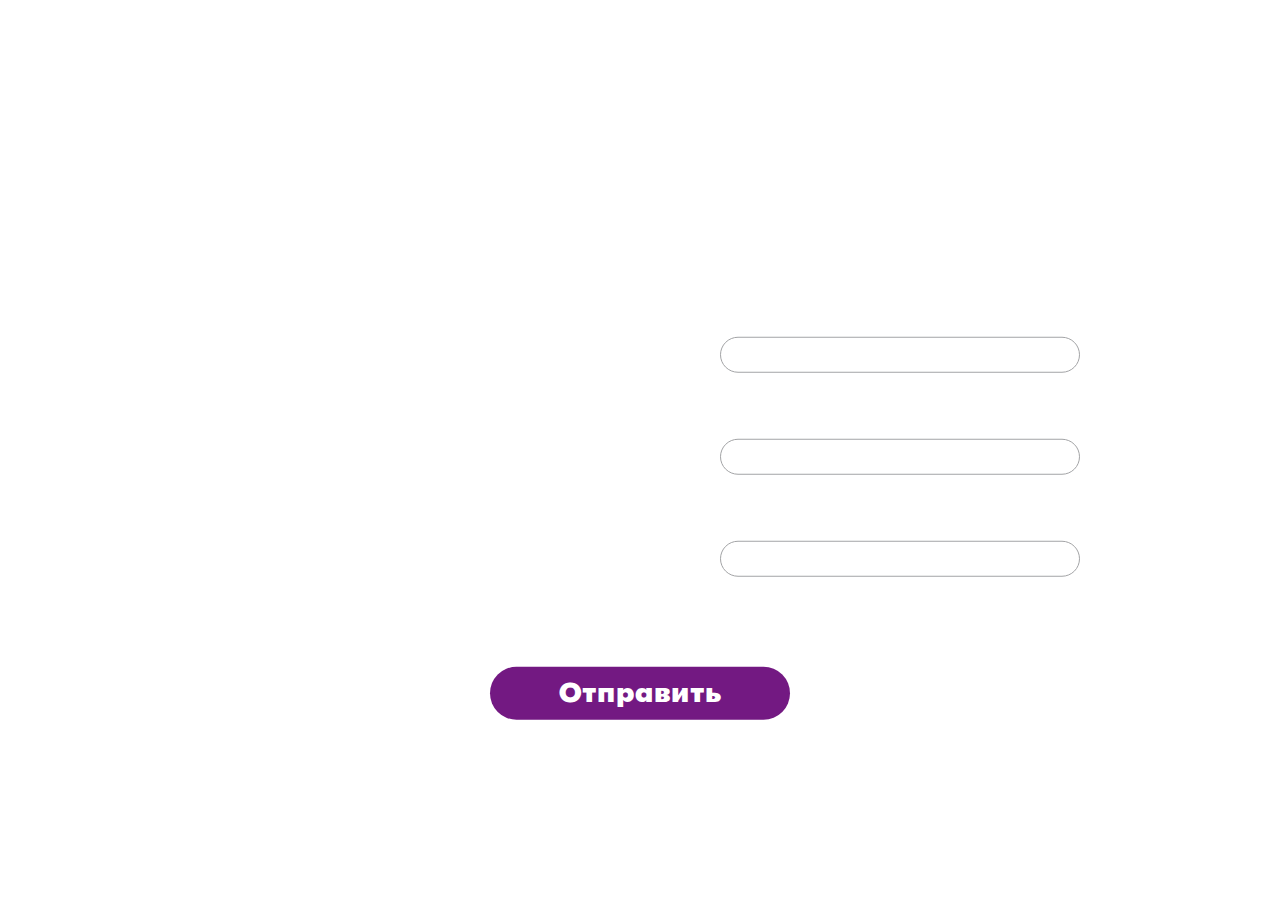
==== pages/index.html @ e8e69c0e "start" ====
<!DOCTYPE html>
<html>

<head>
    <!--[if IE 6]>		<html id="section-reco_main" class="nojs ie6 ieb7 ieb8 ieb9 ieb10 split1 nosplit5 platform-PC platform-notouch"><![endif]-->
    <!--[if IE 7]>		<html id="section-reco_main" class="nojs iea6 ie7 ieb8 ieb9 ieb10 split1 nosplit5 platform-PC platform-notouch"><![endif]-->
    <!--[if IE 8]>		<html id="section-reco_main" class="nojs iea6 iea7 ie8 ieb9 ieb10 split1 nosplit5 platform-PC platform-notouch"><![endif]-->
    <!--[if IE 9]>		<html id="section-reco_main" class="nojs iea6 iea7 iea8 ie9 ieb10 split1 nosplit5 platform-PC platform-notouch"><![endif]-->
    <meta name="viewport" content="width=device-width">
    <meta name="MobileOptimized" content="320" />
    <meta name="HandheldFriendly" content="true" />
    <meta charset="utf-8">
    <meta name="viewport min-width=320px" content="min-width=320, initial-scale=1.0" />
    <link rel="stylesheet" type="text/css" href="./style.css">
    <!--[if lt IE 9]>
		<script src="//cdnjs.cloudflare.com/ajax/libs/html5shiv/r29/html5.min.js"></script>
	<![endif]-->
    <title>index</title>
</head>

<body>


    <header>
        <div class="container">

        </div>
    </header>
    <div class="send">
        <div class="container">
            <h2 class="send__title">Шаг в будущее</h2>
            <form onsubmit="return o2.index.submit(this)">
                <label class="g-input _field" data-call="custom">
                    <div class="send__all">
                        <span>Напшите пожалуйста,твои Имя и Фамилию</span>
                        <input name="name" type="text" class="g-input__input">
                    </div>
                </label>
                <label class="g-input _field" data-code="number" data-call="custom number">
                    <div class="send__all">
                        <span>Укажите твой номер телефона, по которому я смогу тебе позвонить</span>
                        <input name="name" type="text" class="g-input__input  _phone-mask">
                    </div>
                </label>
                <label class="g-input _field" data-call="custom">
                    <div class="send__all">
                        <span>В каком городе хочешь работать</span>
                        <input name="name" type="text" class="g-input__input">
                    </div>
                </label>
                <div class="form-errors _global-errors"></div>
                <span class="send__text">Нажмите кнопку "отпарвить", я подтверждаю, что согласен на обработку моих персональных данных</span>
                <input class="g-button" type="submit" value="Отправить" />
            </form>
        </div>
    </div>


    <footer>
        <div class="container">
        </div>
    </footer>
    <div class="g-popup _overlay"></div>
    <script type="text/javascript" src="./main.min.js" defer="" async=""></script>
</body>

</html>
---- pages/style.css ----
@charset "UTF-8";

/* mixins */

/* Mixins:
   ========================================================================== */

/* Fonts Helpers:
	 Read more: https://github.com/vedees/webpack-template/blob/master/README.md#add-fonts
	 ========================================================================== */

/*
	By default template support only modern format fonts
	Without svg. Only: .woff, .woffs
	if ypu need svg comments lines bellow and uncomments "Fonts helper all format fonts"

	Usage:
	  1. Put your font to `src/assets/fonts/FOLDERNAME/FONTNAME`
		FOLLOW: Files Required
		Example: .woff, .woffs formats
	  2. Go to fonts.scss
	  3. Use mixon
		Example: @include font-face("OpenSans", "../fonts/OpenSans/opensans");

	  Required parameters: @family, @family
	  Minor parameters: @weight, @style, @pipeline

	  Example Base:
		@include font-face("OpenSans", "../fonts/OpenSans/opensans");
	  Example Situation:
		@include font-face("OpenSans", "../fonts/OpenSans/opensansItalic", 400, italic);
  */

/* base */

@font-face {
  font-family: 'Roboto-mono';
  src: url("./fonts/Roboto_mono/Light/RobotoMono-Light.eot");
  src: url("./fonts/Roboto_mono/Light/RobotoMono-Light.eot?#iefix") format("embedded-opentype"), url("./fonts/Roboto_mono/Light/RobotoMono-Light.woff2") format("woff2"), url("./fonts/Roboto_mono/Light/RobotoMono-Light.woff") format("woff"), url("./fonts/Roboto_mono/Light/RobotoMono-Light.svg#RobotoMono-Light") format("svg"), url("./fonts/Roboto_mono/Light/RobotoMono-Light.ttf") format("truetype");
  font-weight: 300;
  font-style: normal;
  font-display: swap;
}

@font-face {
  font-family: 'Roboto-mono';
  src: url("./fonts/Roboto_mono/Bold/RobotoMono-Bold.eot");
  src: url("./fonts/Roboto_mono/Bold/RobotoMono-Bold.eot?#iefix") format("embedded-opentype"), url("./fonts/Roboto_mono/Bold/RobotoMono-Bold.woff2") format("woff2"), url("./fonts/Roboto_mono/Bold/RobotoMono-Bold.woff") format("woff"), url("./fonts/Roboto_mono/Bold/RobotoMono-Bold.svg#RobotoMono-Bold") format("svg"), url("./fonts/Roboto_mono/Bold/RobotoMono-Bold.ttf") format("truetype");
  font-weight: bold;
  font-style: normal;
  font-display: swap;
}

@font-face {
  font-family: 'Roboto-mono';
  src: url("./fonts/Roboto_mono/Thin/RobotoMono-Thin.eot");
  src: url("./fonts/Roboto_mono/Thin/RobotoMono-Thin.eot?#iefix") format("embedded-opentype"), url("./fonts/Roboto_mono/Thin/RobotoMono-Thin.woff2") format("woff2"), url("./fonts/Roboto_mono/Thin/RobotoMono-Thin.woff") format("woff"), url("./fonts/Roboto_mono/Thin/RobotoMono-Thin.svg#RobotoMono-Thin") format("svg"), url("./fonts/Roboto_mono/Thin/RobotoMono-Thin.ttf") format("truetype");
  font-weight: 100;
  font-style: normal;
  font-display: swap;
}

@font-face {
  font-family: 'Roboto-mono';
  src: url("./fonts/Roboto_mono/Medium/RobotoMono-Medium.eot");
  src: url("./fonts/Roboto_mono/Medium/RobotoMono-Medium.eot?#iefix") format("embedded-opentype"), url("./fonts/Roboto_mono/Medium/RobotoMono-Medium.woff2") format("woff2"), url("./fonts/Roboto_mono/Medium/RobotoMono-Medium.woff") format("woff"), url("./fonts/Roboto_mono/Medium/RobotoMono-Medium.svg#RobotoMono-Medium") format("svg"), url("./fonts/Roboto_mono/Medium/RobotoMono-Medium.ttf") format("truetype");
  font-weight: 500;
  font-style: normal;
  font-display: swap;
}

@font-face {
  font-family: 'Roboto-mono';
  src: url("./fonts/Roboto_mono/Regular/RobotoMono-Regular.eot");
  src: url("./fonts/Roboto_mono/Regular/RobotoMono-Regular.eot?#iefix") format("embedded-opentype"), url("./fonts/Roboto_mono/Regular/RobotoMono-Regular.woff2") format("woff2"), url("./fonts/Roboto_mono/Regular/RobotoMono-Regular.woff") format("woff"), url("./fonts/Roboto_mono/Regular/RobotoMono-Regular.svg#RobotoMono-Regular") format("svg"), url("./fonts/Roboto_mono/Regular/RobotoMono-Regular.ttf") format("truetype");
  font-weight: normal;
  font-style: normal;
  font-display: swap;
}

@font-face {
  font-family: 'GT-Walsheim-Pro-black';
  src: url("./fonts/GT_Walshaim/Black/GTWalsheimPro-Black.eot");
  src: url("./fonts/GT_Walshaim/Black/GTWalsheimPro-Black.eot?#iefix") format("embedded-opentype"), url("./fonts/GT_Walshaim/Black/GTWalsheimPro-Black.woff2") format("woff2"), url("./fonts/GT_Walshaim/Black/GTWalsheimPro-Black.woff") format("woff"), url("./fonts/GT_Walshaim/Black/GTWalsheimPro-Black.ttf") format("truetype");
  font-weight: 800;
  font-style: normal;
  font-display: swap;
}

@font-face {
  font-family: 'GT-Walsheim-Pro-Regular';
  src: url("./fonts/GT_Walshaim/Regular/GTWalsheimPro-Regular.eot");
  src: url("./fonts/GT_Walshaim/Regular/GTWalsheimPro-Regular.eot?#iefix") format("embedded-opentype"), url("./fonts/GT_Walshaim/Regular/GTWalsheimPro-Regular.woff2") format("woff2"), url("./fonts/GT_Walshaim/Regular/GTWalsheimPro-Regular.woff") format("woff"), url("./fonts/GT_Walshaim/Regular/GTWalsheimPro-Regular.ttf") format("truetype");
  font-weight: normal;
  font-style: normal;
  font-display: swap;
}

@font-face {
  font-family: 'GT-Walsheim-Pro-bold';
  src: url("./fonts/GT_Walshaim/Bold/GTWalsheimPro-Bold.eot");
  src: url("./fonts/GT_Walshaim/Bold/GTWalsheimPro-Bold.eot?#iefix") format("embedded-opentype"), url("./fonts/GT_Walshaim/Bold/GTWalsheimPro-Bold.woff2") format("woff2"), url("./fonts/GT_Walshaim/Bold/GTWalsheimPro-Bold.woff") format("woff"), url("./fonts/GT_Walshaim/Bold/GTWalsheimPro-Bold.ttf") format("truetype");
  font-weight: bold;
  font-style: normal;
  font-display: swap;
}

/*  Переменные со шрифтами  */

/*  Переменные с гарнитурами шрифтов  */

/* Настройки оснвоно шрифта */

/* Основные цвета */

/* Разрешения */

/*  сбрасывает браузерное отображение элементов т.к. разные браузеры по разному отображают одно и тоже  */

/*! normalize.css v3.0.3 | MIT License | github.com/necolas/normalize.css */

/**
 * 1. Set default font family to sans-serif.
 * 2. Prevent iOS and IE text size adjust after device orientation change,
 *    without disabling user zoom.
 */

html {
  font-family: sans-serif;
  /* 1 */
  -ms-text-size-adjust: 100%;
  /* 2 */
  -webkit-text-size-adjust: 100%;
  /* 2 */
}

/**
 * Remove default margin.
 */

body {
  margin: 0;
}

/* HTML5 display definitions
   ========================================================================== */

/**
 * Correct `block` display not defined for any HTML5 element in IE 8/9.
 * Correct `block` display not defined for `details` or `summary` in IE 10/11
 * and Firefox.
 * Correct `block` display not defined for `main` in IE 11.
 */

article,
aside,
details,
figcaption,
figure,
footer,
header,
hgroup,
main,
menu,
nav,
section,
summary {
  display: block;
}

/**
 * 1. Correct `inline-block` display not defined in IE 8/9.
 * 2. Normalize vertical alignment of `progress` in Chrome, Firefox, and Opera.
 */

audio,
canvas,
progress,
video {
  display: inline-block;
  /* 1 */
  vertical-align: baseline;
  /* 2 */
}

/**
 * Prevent modern browsers from displaying `audio` without controls.
 * Remove excess height in iOS 5 devices.
 */

audio:not([controls]) {
  display: none;
  height: 0;
}

/**
 * Address `[hidden]` styling not present in IE 8/9/10.
 * Hide the `template` element in IE 8/9/10/11, Safari, and Firefox < 22.
 */

[hidden],
template {
  display: none;
}

/* Links
   ========================================================================== */

/**
 * Remove the gray background color from active links in IE 10.
 */

a {
  background-color: transparent;
}

/**
 * Improve readability of focused elements when they are also in an
 * active/hover state.
 */

a:active,
a:hover {
  outline: 0;
}

/* Text-level semantics
   ========================================================================== */

/**
 * Address styling not present in IE 8/9/10/11, Safari, and Chrome.
 */

abbr[title] {
  border-bottom: 1px dotted;
}

/**
 * Address style set to `bolder` in Firefox 4+, Safari, and Chrome.
 */

b,
strong {
  font-weight: bold;
}

/**
 * Address styling not present in Safari and Chrome.
 */

dfn {
  font-style: italic;
}

/**
 * Address variable `h1` font-size and margin within `section` and `article`
 * contexts in Firefox 4+, Safari, and Chrome.
 */

h1 {
  font-size: 2em;
  margin: 0.67em 0;
}

/**
 * Address styling not present in IE 8/9.
 */

mark {
  background: #ff0;
  color: #000;
}

/**
 * Address inconsistent and variable font size in all browsers.
 */

small {
  font-size: 80%;
}

/**
 * Prevent `sub` and `sup` affecting `line-height` in all browsers.
 */

sub,
sup {
  font-size: 75%;
  line-height: 0;
  position: relative;
  vertical-align: baseline;
}

sup {
  top: -0.5em;
}

sub {
  bottom: -0.25em;
}

/* Embedded content
   ========================================================================== */

/**
 * Remove border when inside `a` element in IE 8/9/10.
 */

img {
  border: 0;
}

/**
 * Correct overflow not hidden in IE 9/10/11.
 */

svg:not(:root) {
  overflow: hidden;
}

/* Grouping content
   ========================================================================== */

/**
 * Address margin not present in IE 8/9 and Safari.
 */

figure {
  margin: 1em 40px;
}

/**
 * Address differences between Firefox and other browsers.
 */

hr {
  -webkit-box-sizing: content-box;
  box-sizing: content-box;
  height: 0;
}

/**
 * Contain overflow in all browsers.
 */

pre {
  overflow: auto;
}

/**
 * Address odd `em`-unit font size rendering in all browsers.
 */

code,
kbd,
pre,
samp {
  font-family: monospace, monospace;
  font-size: 1em;
}

/* Forms
   ========================================================================== */

/**
 * Known limitation: by default, Chrome and Safari on OS X allow very limited
 * styling of `select`, unless a `border` property is set.
 */

/**
 * 1. Correct color not being inherited.
 *    Known issue: affects color of disabled elements.
 * 2. Correct font properties not being inherited.
 * 3. Address margins set differently in Firefox 4+, Safari, and Chrome.
 */

button,
input,
optgroup,
select,
textarea {
  color: inherit;
  /* 1 */
  font: inherit;
  /* 2 */
  margin: 0;
  /* 3 */
}

/**
 * Address `overflow` set to `hidden` in IE 8/9/10/11.
 */

button {
  overflow: visible;
  background-color: transparent;
}

/**
 * Address inconsistent `text-transform` inheritance for `button` and `select`.
 * All other form control elements do not inherit `text-transform` values.
 * Correct `button` style inheritance in Firefox, IE 8/9/10/11, and Opera.
 * Correct `select` style inheritance in Firefox.
 */

button,
select {
  text-transform: none;
}

/**
 * 1. Avoid the WebKit bug in Android 4.0.* where (2) destroys native `audio`
 *    and `video` controls.
 * 2. Correct inability to style clickable `input` types in iOS.
 * 3. Improve usability and consistency of cursor style between image-type
 *    `input` and others.
 */

button,
html input[type="button"],
input[type="reset"],
input[type="submit"] {
  -webkit-appearance: button;
  /* 2 */
  cursor: pointer;
  /* 3 */
  padding: 0;
}

/**
 * Re-set default cursor for disabled elements.
 */

button[disabled],
html input[disabled] {
  cursor: default;
}

/**
 * Remove inner padding and border in Firefox 4+.
 */

button::-moz-focus-inner,
input::-moz-focus-inner {
  border: 0;
  padding: 0;
}

/**
 * Address Firefox 4+ setting `line-height` on `input` using `!important` in
 * the UA stylesheet.
 */

input {
  line-height: normal;
}

/**
 * It's recommended that you don't attempt to style these elements.
 * Firefox's implementation doesn't respect box-sizing, padding, or width.
 *
 * 1. Address box sizing set to `content-box` in IE 8/9/10.
 * 2. Remove excess padding in IE 8/9/10.
 */

input[type="checkbox"],
input[type="radio"] {
  -webkit-box-sizing: border-box;
  box-sizing: border-box;
  /* 1 */
  padding: 0;
  /* 2 */
}

/**
 * Fix the cursor style for Chrome's increment/decrement buttons. For certain
 * `font-size` values of the `input`, it causes the cursor style of the
 * decrement button to change from `default` to `text`.
 */

input[type="number"]::-webkit-inner-spin-button,
input[type="number"]::-webkit-outer-spin-button {
  height: auto;
}

/**
 * 1. Address `appearance` set to `searchfield` in Safari and Chrome.
 * 2. Address `box-sizing` set to `border-box` in Safari and Chrome.
 */

input[type="search"] {
  -webkit-appearance: textfield;
  /* 1 */
  -webkit-box-sizing: content-box;
  box-sizing: content-box;
  /* 2 */
}

/**
 * Remove inner padding and search cancel button in Safari and Chrome on OS X.
 * Safari (but not Chrome) clips the cancel button when the search input has
 * padding (and `textfield` appearance).
 */

input[type="search"]::-webkit-search-cancel-button,
input[type="search"]::-webkit-search-decoration {
  -webkit-appearance: none;
}

/**
 * Define consistent border, margin, and padding.
 */

fieldset {
  border: 1px solid #c0c0c0;
  margin: 0 2px;
  padding: 0.35em 0.625em 0.75em;
}

/**
 * 1. Correct `color` not being inherited in IE 8/9/10/11.
 * 2. Remove padding so people aren't caught out if they zero out fieldsets.
 */

legend {
  border: 0;
  /* 1 */
  padding: 0;
  /* 2 */
}

/**
 * Remove default vertical scrollbar in IE 8/9/10/11.
 */

textarea {
  overflow: auto;
}

/**
 * Don't inherit the `font-weight` (applied by a rule above).
 * NOTE: the default cannot safely be changed in Chrome and Safari on OS X.
 */

optgroup {
  font-weight: bold;
}

/* Tables
   ========================================================================== */

/**
 * Remove most spacing between table cells.
 */

table {
  border-collapse: collapse;
  border-spacing: 0;
}

td,
th {
  padding: 0;
}

/*  Общая типографика для всех страниц. здесь описываются общие свойства для текстовых блоков  */

body {
  font-family: "Roboto-mono", sans-serif;
  font-size: 16px;
  line-height: 1.5;
  min-height: 100vh;
}

ul {
  padding: 0;
  margin: 0;
  list-style-type: none;
}

ul li {
  margin: 0;
  padding: 0;
}

address {
  font-style: normal;
}

h1 {
  font-size: 42px;
  font-weight: 400;
  margin-top: 0;
  margin-bottom: 10px;
  line-height: 24px;
}

h2 {
  font-size: 22px;
  font-weight: 400;
  margin-top: 0;
  margin-bottom: 10px;
  line-height: 24px;
}

h3 {
  font-size: 16px;
  font-weight: 400;
  margin-bottom: 10px;
}

h4 {
  font-size: 15px;
  letter-spacing: 2.4px;
  line-height: 24px;
  margin: 0px 0 8px 0;
}

p {
  margin-top: 10px;
  color: #6a7678;
}

b {
  font-weight: 700;
}

a,
a:hover,
a:active,
a:visited,
a:focus {
  outline: 0;
  text-decoration: none;
}

.container {
  max-width: 1220px;
  width: 100%;
  margin-right: auto;
  margin-left: auto;
  position: relative;
  padding: 0 20px;
}

.pln {
  color: #000;
}

pre.prettyprint {
  padding: 2px;
  border: 1px solid #888;
}

ol.linenums {
  margin-top: 0;
  margin-bottom: 0;
}

li.L0,
li.L1,
li.L2,
li.L3,
li.L5,
li.L6,
li.L7,
li.L8 {
  list-style-type: none;
}

li.L1,
li.L3,
li.L5,
li.L7,
li.L9 {
  background: #eee;
}

/* blocks */

.g-button,
input.g-button {
  display: inline-block;
  font-size: 15px;
  line-height: 18px;
  color: #fff;
  background-color: #191C21;
  padding-top: 15px;
  padding-bottom: 15px;
  cursor: pointer;
  padding-right: 71px;
  padding-left: 71px;
  border: 0px;
}

.g-button:hover,
input.g-button:hover {
  background-color: rgba(103, 115, 135, 0.7);
}

.footer-bot {
  background-color: gray;
  background: #192633;
  position: absolute;
  bottom: 0;
  width: 100%;
  height: 100px;
}

.footer-bot p {
  color: white;
}

.g-tabs {
  display: inline-block;
}

.g-tabs__menu {
  display: -webkit-box;
  display: -webkit-flex;
  display: -ms-flexbox;
  display: flex;
  padding-left: 15px;
  padding-right: 15px;
  background: rgba(103, 115, 135, 0.1);
  -webkit-border-radius: 2px;
  border-radius: 2px;
  margin-bottom: 10px;
}

.g-tabs__item {
  font-size: 13px;
  line-height: 40px;
  position: relative;
  cursor: pointer;
}

.g-tabs__item:not(:last-child) {
  margin-right: 20px;
}

.g-tabs__item:hover:after {
  content: '';
  display: block;
  width: 100%;
  height: 3px;
  background-color: rgba(103, 115, 135, 0.4);
  position: absolute;
  bottom: 0;
}

.g-tabs__item:hover .g-tabs__link {
  color: #677387;
}

.g-tabs__item.active:after {
  content: '';
  display: block;
  width: 100%;
  height: 3px;
  background-color: #191C21;
  position: absolute;
  bottom: 0;
  -webkit-border-radius: 50px;
  border-radius: 50px;
}

.g-tabs__item.active .g-tabs__link {
  color: #191C21;
}

.g-tabs__link {
  color: rgba(103, 115, 135, 0.7);
  padding-left: 5px;
  padding-right: 5px;
}

.g-tabs__content {
  display: none;
  font-size: 13px;
}

.g-tabs__content.open {
  display: block;
}

.g-select {
  position: relative;
  display: inline-block;
}

.g-select__error {
  position: absolute;
  color: #D01246;
  font-size: 10px;
  margin-top: 2px;
  display: none;
}

.g-select.error .g-select__error {
  display: block;
}

.g-select.error .g-select__selected,
.g-select.error .g-select__selected:hover {
  border: 1px solid #D01246;
  outline: 1px solid #D01246;
}

.g-select__selected {
  display: -webkit-box;
  display: -webkit-flex;
  display: -ms-flexbox;
  display: flex;
  -webkit-box-pack: justify;
  -webkit-justify-content: space-between;
  -ms-flex-pack: justify;
  justify-content: space-between;
  -webkit-box-align: center;
  -webkit-align-items: center;
  -ms-flex-align: center;
  align-items: center;
  padding: 0 17px;
  height: 44px;
  width: 27.23077rem;
  cursor: pointer;
  border: 1px solid rgba(103, 115, 135, 0.7);
  outline-offset: 0px;
  -webkit-transition: .05s;
  -o-transition: .05s;
  transition: .05s;
}

.g-select__selected:hover {
  border-color: #191C21;
}

.g-select__selected-name {
  font-size: 1rem;
  line-height: 1.30769rem;
  font-weight: normal;
  color: #677387;
}

.g-select__arrow {
  width: 12px;
  height: 7px;
  line-height: 0;
  -webkit-transition: .3s;
  -o-transition: .3s;
  transition: .3s;
}

.g-select__arrow svg {
  width: 100%;
  height: 100%;
}

.g-select__list {
  position: absolute;
  width: 100%;
  max-height: 230px;
  overflow-y: auto;
  background-color: #fff;
  top: -webkit-calc(100% - 15px);
  top: calc(100% - 15px);
  border: 2px solid rgba(103, 115, 135, 0.4);
  -webkit-border-radius: 2px;
  border-radius: 2px;
  -webkit-transition: 0.125s ease;
  -o-transition: 0.125s ease;
  transition: 0.125s ease;
  -webkit-transform: translateY(-10px);
  -ms-transform: translateY(-10px);
  transform: translateY(-10px);
  visibility: hidden;
  opacity: 0;
  z-index: 2;
  scrollbar-width: none;
  /* for mozila */
}

.g-select__list::-webkit-scrollbar {
  width: 0px;
  background: transparent;
}

.g-select__item {
  font-size: 1rem;
  line-height: 1.30769rem;
  font-weight: normal;
  padding-left: 17px;
  padding-top: 11px;
  padding-bottom: 11px;
  cursor: pointer;
}

.g-select__item--active {
  font-weight: bold;
}

.g-select__item:hover {
  background: rgba(103, 115, 135, 0.1);
}

.g-select--opened .g-select__list {
  -webkit-transform: translateY(16px);
  -ms-transform: translateY(16px);
  transform: translateY(16px);
  visibility: visible;
  opacity: 1;
}

.g-select--opened .g-select__selected {
  border: 1px solid #191C21;
  outline: 1px solid #191C21;
}

.g-select--opened .g-select__arrow {
  -webkit-transform: rotate(180deg);
  -ms-transform: rotate(180deg);
  transform: rotate(180deg);
}

/*! nouislider - 14.0.2 - 6/28/2019 */

.noUi-target,
.noUi-target * {
  -webkit-touch-callout: none;
  -webkit-tap-highlight-color: transparent;
  -webkit-user-select: none;
  -ms-touch-action: none;
  touch-action: none;
  -ms-user-select: none;
  -moz-user-select: none;
  user-select: none;
  -webkit-box-sizing: border-box;
  box-sizing: border-box;
}

.noUi-target {
  position: relative;
  direction: ltr;
}

.noUi-base,
.noUi-connects {
  width: 100%;
  height: 100%;
  position: relative;
  z-index: 1;
}

.noUi-connects {
  overflow: hidden;
  z-index: 0;
}

.noUi-connect,
.noUi-origin {
  will-change: transform;
  position: absolute;
  z-index: 1;
  top: 0;
  left: 0;
  -ms-transform-origin: 0 0;
  -webkit-transform-origin: 0 0;
  -webkit-transform-style: preserve-3d;
  transform-origin: 0 0;
  -webkit-transform-style: flat;
  transform-style: flat;
}

.noUi-connect {
  height: 100%;
  width: 100%;
}

.noUi-origin {
  height: 10%;
  width: 10%;
}

html:not([dir=rtl]) .noUi-horizontal .noUi-origin {
  left: auto;
  right: 0;
}

.noUi-vertical .noUi-origin {
  width: 0;
}

.noUi-horizontal .noUi-origin {
  height: 0;
}

.noUi-handle {
  -webkit-backface-visibility: hidden;
  backface-visibility: hidden;
  position: absolute;
}

.noUi-touch-area {
  height: 100%;
  width: 100%;
}

.noUi-state-tap .noUi-connect,
.noUi-state-tap .noUi-origin {
  -webkit-transition: transform .3s;
  -webkit-transition: -webkit-transform .3s;
  transition: -webkit-transform .3s;
  -o-transition: transform .3s;
  transition: transform .3s;
  transition: transform .3s, -webkit-transform .3s;
}

.noUi-state-drag * {
  cursor: inherit !important;
}

.noUi-horizontal {
  height: 18px;
}

.noUi-horizontal .noUi-handle {
  width: 34px;
  height: 28px;
  left: -17px;
  top: -6px;
}

.noUi-vertical {
  width: 18px;
}

.noUi-vertical .noUi-handle {
  width: 28px;
  height: 34px;
  left: -6px;
  top: -17px;
}

html:not([dir=rtl]) .noUi-horizontal .noUi-handle {
  right: -17px;
  left: auto;
}

.noUi-target {
  background: #FAFAFA;
  -webkit-border-radius: 4px;
  border-radius: 4px;
  border: 1px solid #D3D3D3;
  -webkit-box-shadow: inset 0 1px 1px #F0F0F0,0 3px 6px -5px #BBB;
  box-shadow: inset 0 1px 1px #F0F0F0,0 3px 6px -5px #BBB;
}

.noUi-connects {
  -webkit-border-radius: 3px;
  border-radius: 3px;
}

.noUi-connect {
  background: #3FB8AF;
}

.noUi-draggable {
  cursor: ew-resize;
}

.noUi-vertical .noUi-draggable {
  cursor: ns-resize;
}

.noUi-handle {
  border: 1px solid #D9D9D9;
  -webkit-border-radius: 3px;
  border-radius: 3px;
  background: #FFF;
  cursor: default;
  -webkit-box-shadow: inset 0 0 1px #FFF,inset 0 1px 7px #EBEBEB,0 3px 6px -3px #BBB;
  box-shadow: inset 0 0 1px #FFF,inset 0 1px 7px #EBEBEB,0 3px 6px -3px #BBB;
}

.noUi-active {
  -webkit-box-shadow: inset 0 0 1px #FFF,inset 0 1px 7px #DDD,0 3px 6px -3px #BBB;
  box-shadow: inset 0 0 1px #FFF,inset 0 1px 7px #DDD,0 3px 6px -3px #BBB;
}

.noUi-handle:after,
.noUi-handle:before {
  content: "";
  display: block;
  position: absolute;
  height: 14px;
  width: 1px;
  background: #E8E7E6;
  left: 14px;
  top: 6px;
}

.noUi-handle:after {
  left: 17px;
}

.noUi-vertical .noUi-handle:after,
.noUi-vertical .noUi-handle:before {
  width: 14px;
  height: 1px;
  left: 6px;
  top: 14px;
}

.noUi-vertical .noUi-handle:after {
  top: 17px;
}

[disabled] .noUi-connect {
  background: #B8B8B8;
}

[disabled] .noUi-handle,
[disabled].noUi-handle,
[disabled].noUi-target {
  cursor: not-allowed;
}

.noUi-pips,
.noUi-pips * {
  -webkit-box-sizing: border-box;
  box-sizing: border-box;
}

.noUi-pips {
  position: absolute;
  color: #999;
}

.noUi-value {
  position: absolute;
  white-space: nowrap;
  text-align: center;
}

.noUi-value-sub {
  color: #ccc;
  font-size: 10px;
}

.noUi-marker {
  position: absolute;
  background: #CCC;
}

.noUi-marker-sub {
  background: #AAA;
}

.noUi-marker-large {
  background: #AAA;
}

.noUi-pips-horizontal {
  padding: 10px 0;
  height: 80px;
  top: 100%;
  left: 0;
  width: 100%;
}

.noUi-value-horizontal {
  -webkit-transform: translate(-50%, 50%);
  -ms-transform: translate(-50%, 50%);
  transform: translate(-50%, 50%);
}

.noUi-rtl .noUi-value-horizontal {
  -webkit-transform: translate(50%, 50%);
  -ms-transform: translate(50%, 50%);
  transform: translate(50%, 50%);
}

.noUi-marker-horizontal.noUi-marker {
  margin-left: -1px;
  width: 2px;
  height: 5px;
}

.noUi-marker-horizontal.noUi-marker-sub {
  height: 10px;
}

.noUi-marker-horizontal.noUi-marker-large {
  height: 15px;
}

.noUi-pips-vertical {
  padding: 0 10px;
  height: 100%;
  top: 0;
  left: 100%;
}

.noUi-value-vertical {
  -webkit-transform: translate(0, -50%);
  -ms-transform: translate(0, -50%);
  transform: translate(0, -50%);
  padding-left: 25px;
}

.noUi-rtl .noUi-value-vertical {
  -webkit-transform: translate(0, 50%);
  -ms-transform: translate(0, 50%);
  transform: translate(0, 50%);
}

.noUi-marker-vertical.noUi-marker {
  width: 5px;
  height: 2px;
  margin-top: -1px;
}

.noUi-marker-vertical.noUi-marker-sub {
  width: 10px;
}

.noUi-marker-vertical.noUi-marker-large {
  width: 15px;
}

.noUi-tooltip {
  display: block;
  position: absolute;
  border: 1px solid #D9D9D9;
  -webkit-border-radius: 3px;
  border-radius: 3px;
  background: #fff;
  color: #000;
  padding: 5px;
  text-align: center;
  white-space: nowrap;
}

.noUi-horizontal .noUi-tooltip {
  -webkit-transform: translate(-50%, 0);
  -ms-transform: translate(-50%, 0);
  transform: translate(-50%, 0);
  left: 50%;
  bottom: 120%;
}

.noUi-vertical .noUi-tooltip {
  -webkit-transform: translate(0, -50%);
  -ms-transform: translate(0, -50%);
  transform: translate(0, -50%);
  top: 50%;
  right: 120%;
}

.g-range-slider {
  min-height: 1px;
  max-width: 270px;
}

.g-range-slider__labels {
  display: -webkit-box;
  display: -webkit-flex;
  display: -ms-flexbox;
  display: flex;
  -webkit-box-pack: justify;
  -webkit-justify-content: space-between;
  -ms-flex-pack: justify;
  justify-content: space-between;
  padding-top: 7px;
  font-size: 0.69231rem;
  line-height: 0.92308rem;
  font-weight: normal;
  color: #959dab;
}

.g-range-slider .noUi-target {
  border: none;
  -webkit-box-shadow: none;
  box-shadow: none;
  -webkit-border-radius: 0;
  border-radius: 0;
  height: 3px;
  background-color: #f0f1f3;
}

.g-range-slider .noUi-horizontal .noUi-handle {
  width: 16px;
  height: 16px;
  border: 1px solid #fff;
  -webkit-border-radius: 100%;
  border-radius: 100%;
  background-color: #7C7791;
  -webkit-box-shadow: none;
  box-shadow: none;
  position: relative;
  left: -10px;
}

.g-range-slider .noUi-horizontal .noUi-handle:before,
.g-range-slider .noUi-horizontal .noUi-handle:after {
  display: none;
}

.g-range-slider .noUi-horizontal .noUi-connects {
  -webkit-border-radius: 0;
  border-radius: 0;
  width: 100%;
}

.g-range-slider .noUi-horizontal .noUi-connect {
  background-color: #5e6064;
}

.g-range-slider .noUi-horizontal .noUi-touch-area {
  cursor: pointer;
}

.g-range-slider .noUi-horizontal .noUi-tooltip {
  display: none;
  bottom: -30px;
  background: #f0f1f3;
  -webkit-border-radius: 2px;
  border-radius: 2px;
  font-size: 0.69231rem;
  line-height: 0.92308rem;
  color: #677387;
  border: none;
}

.g-range-slider .noUi-horizontal .noUi-tooltip::after {
  content: '';
  position: absolute;
  bottom: 22px;
  border: 6px solid transparent;
  border-bottom: 5px solid #f0f1f3;
  left: 50%;
  -webkit-transform: translateX(-50%);
  -ms-transform: translateX(-50%);
  transform: translateX(-50%);
}

.g-range-slider .noUi-horizontal .noUi-active .noUi-tooltip {
  display: block;
}

.g-checkbox {
  position: relative;
  font-size: 0;
  display: block;
}

.g-checkbox__input {
  position: absolute;
  width: 0;
  height: 0;
  top: 0;
  left: 0;
  z-index: -10;
  visibility: hidden;
  opacity: 0;
}

.g-checkbox__input:enabled ~ .g-checkbox__body {
  display: -webkit-box;
  display: -webkit-flex;
  display: -ms-flexbox;
  display: flex;
  -webkit-box-align: center;
  -webkit-align-items: center;
  -ms-flex-align: center;
  align-items: center;
  cursor: pointer;
}

.g-checkbox__input:enabled ~ .g-checkbox__body .g-checkbox__box {
  border-color: rgba(103, 115, 135, 0.4);
}

.g-checkbox__input:enabled ~ .g-checkbox__body .g-checkbox__text {
  color: #c2c7cf;
}

.g-checkbox__input:enabled:not(:checked) ~ .g-checkbox__body:hover .g-checkbox__box {
  background-position: center center;
  background-image: url(./svg/checkhover.svg);
  background-repeat: no-repeat;
  border-color: #191C21;
}

.g-checkbox__input:enabled:checked ~ .g-checkbox__body .g-checkbox__box {
  border: 2px solid #191C21;
  background-position: center center;
  background-image: url(./svg/checked.svg);
  background-repeat: no-repeat;
}

.g-checkbox__input:enabled:checked ~ .g-checkbox__body .g-checkbox__text {
  color: #191C21;
}

.g-checkbox__input:enabled:focus ~ .g-checkbox__body .g-checkbox__box {
  outline: 2px solid grey;
}

.g-checkbox__input:enabled:hover ~ .g-checkbox__body .g-checkbox__text {
  color: #191C21;
}

.g-checkbox__input:disabled:checked ~ .g-checkbox__body .g-checkbox__box,
.g-checkbox__input:disabled:checked ~ .g-checkbox__body .g-checkbox__text {
  border-color: rgba(103, 115, 135, 0.4);
  color: #c2c7cf;
}

.g-checkbox__box {
  width: 20px;
  height: 20px;
  border: 1px solid rgba(103, 115, 135, 0.4);
  display: inline-block;
  vertical-align: top;
}

.g-checkbox__text {
  font-size: 14px;
  display: inline-block;
  vertical-align: top;
  color: #c2c7cf;
  margin-left: 10px;
}

.g-radio {
  position: relative;
  font-size: 0;
  display: inline-block;
}

.g-radio__input {
  position: absolute;
  width: 0;
  height: 0;
  top: 0;
  left: 0;
  z-index: -10;
  visibility: hidden;
  opacity: 0;
}

.g-radio__input:enabled ~ .g-radio__body {
  display: -webkit-box;
  display: -webkit-flex;
  display: -ms-flexbox;
  display: flex;
  -webkit-box-align: center;
  -webkit-align-items: center;
  -ms-flex-align: center;
  align-items: center;
  cursor: pointer;
}

.g-radio__input:enabled ~ .g-radio__body .g-radio__box {
  border-color: #c2c7cf;
}

.g-radio__input:enabled ~ .g-radio__body .g-radio__text {
  color: #c2c7cf;
}

.g-radio__input:enabled:not(:checked) ~ .g-radio__body:hover .g-radio__box {
  border-color: rgba(25, 28, 33, 0.7);
}

.g-radio__input:enabled:not(:checked) ~ .g-radio__body:hover .g-radio__box:before {
  content: '';
  display: block;
  -webkit-border-radius: 10px;
  border-radius: 10px;
  width: 10px;
  height: 10px;
  background: #f0f1f3;
  position: relative;
  top: 50%;
  left: 50%;
  -webkit-transform: translate(-50%, -50%);
  -ms-transform: translate(-50%, -50%);
  transform: translate(-50%, -50%);
}

.g-radio__input:enabled:checked ~ .g-radio__body .g-radio__box {
  border-color: rgba(25, 28, 33, 0.7);
  border-width: 2px;
}

.g-radio__input:enabled:checked ~ .g-radio__body .g-radio__box:before {
  content: '';
  display: block;
  -webkit-border-radius: 10px;
  border-radius: 10px;
  width: 10px;
  height: 10px;
  background: rgba(25, 28, 33, 0.7);
  position: relative;
  top: 50%;
  left: 50%;
  -webkit-transform: translate(-50%, -50%);
  -ms-transform: translate(-50%, -50%);
  transform: translate(-50%, -50%);
}

.g-radio__input:enabled:checked ~ .g-radio__body .g-radio__text {
  color: #191C21;
}

.g-radio__input:enabled:hover ~ .g-radio__body .g-radio__text {
  color: #000000;
}

.g-radio__input:disabled:checked ~ .g-radio__body .g-radio__box {
  border-color: pink;
  background-color: gray;
}

.g-radio__box {
  width: 20px;
  height: 20px;
  border: 1px solid grey;
  display: inline-block;
  vertical-align: top;
  -webkit-border-radius: 100%;
  border-radius: 100%;
}

.g-radio__text {
  font-size: 1rem;
  display: inline-block;
  vertical-align: top;
  margin-left: 10px;
}

.g-input {
  display: inline-block;
  position: relative;
  margin-bottom: 10px;
}

.g-input__input {
  width: 100%;
  font-size: 1rem;
  line-height: 1.30769rem;
  font-weight: normal;
  color: #191C21;
  padding: 12px 18px;
  border: 1px solid #a3a4a6;
  outline-offset: 0px;
}

.g-input__input:hover {
  border-color: #191C21;
}

.g-input__input:focus {
  border: 1px solid #191C21;
  outline: 1px solid #191C21;
}

.g-input__input::-webkit-input-placeholder {
  color: rgba(25, 28, 33, 0.4);
}

.g-input__input::-moz-placeholder {
  color: rgba(25, 28, 33, 0.4);
}

.g-input__input::-ms-input-placeholder {
  color: rgba(25, 28, 33, 0.4);
}

.g-input__input::placeholder {
  color: rgba(25, 28, 33, 0.4);
}

.g-input.error .g-input__input {
  border: 1px solid #D01246;
  outline: 1px solid #D01246;
}

.g-input.error .g-input__sub {
  display: block;
  position: absolute;
  margin-top: 2px;
}

.g-input__sub {
  display: none;
  font-size: 0.76923rem;
  line-height: 1rem;
  font-weight: normal;
  color: #D01246;
}

.g-input--icon .g-input__input {
  padding-left: 42px;
}

.g-input--icon .g-input__icon {
  position: absolute;
  line-height: 0;
  width: 14px;
  height: 15px;
  top: 50%;
  left: 16px;
  -webkit-transform: translateY(-50%);
  -ms-transform: translateY(-50%);
  transform: translateY(-50%);
}

.g-input--icon .g-input__icon svg {
  widht: 100%;
  fill: #677387;
}

.daterangepicker {
  position: absolute;
  color: inherit;
  background-color: #fff;
  -webkit-border-radius: 4px;
  border-radius: 4px;
  border: 1px solid #ddd;
  width: 278px;
  max-width: none;
  padding: 0;
  margin-top: 7px;
  top: 100px;
  left: 20px;
  z-index: 3001;
  display: none;
  font-family: arial;
  font-size: 15px;
  line-height: 1em;
}

.daterangepicker:before,
.daterangepicker:after {
  position: absolute;
  display: inline-block;
  border-bottom-color: rgba(0, 0, 0, 0.2);
  content: '';
}

.daterangepicker:before {
  top: -7px;
  border-right: 7px solid transparent;
  border-left: 7px solid transparent;
  border-bottom: 7px solid #ccc;
}

.daterangepicker:after {
  top: -6px;
  border-right: 6px solid transparent;
  border-bottom: 6px solid #fff;
  border-left: 6px solid transparent;
}

.daterangepicker.opensleft:before {
  right: 9px;
}

.daterangepicker.opensleft:after {
  right: 10px;
}

.daterangepicker.openscenter:before {
  left: 0;
  right: 0;
  width: 0;
  margin-left: auto;
  margin-right: auto;
}

.daterangepicker.openscenter:after {
  left: 0;
  right: 0;
  width: 0;
  margin-left: auto;
  margin-right: auto;
}

.daterangepicker.opensright:before {
  left: 9px;
}

.daterangepicker.opensright:after {
  left: 10px;
}

.daterangepicker.drop-up {
  margin-top: -7px;
}

.daterangepicker.drop-up:before {
  top: initial;
  bottom: -7px;
  border-bottom: initial;
  border-top: 7px solid #ccc;
}

.daterangepicker.drop-up:after {
  top: initial;
  bottom: -6px;
  border-bottom: initial;
  border-top: 6px solid #fff;
}

.daterangepicker.single .daterangepicker .ranges,
.daterangepicker.single .drp-calendar {
  float: none;
}

.daterangepicker.single .drp-selected {
  display: none;
}

.daterangepicker.show-calendar .drp-calendar {
  display: block;
}

.daterangepicker.show-calendar .drp-buttons {
  display: block;
}

.daterangepicker.auto-apply .drp-buttons {
  display: none;
}

.daterangepicker .drp-calendar {
  display: none;
  max-width: 270px;
}

.daterangepicker .drp-calendar.left {
  padding: 8px 0 8px 8px;
}

.daterangepicker .drp-calendar.right {
  padding: 8px;
}

.daterangepicker .drp-calendar.single .calendar-table {
  border: none;
}

.daterangepicker .calendar-table .next span,
.daterangepicker .calendar-table .prev span {
  color: #fff;
  border: solid black;
  border-width: 0 2px 2px 0;
  -webkit-border-radius: 0;
  border-radius: 0;
  display: inline-block;
  padding: 3px;
}

.daterangepicker .calendar-table .next span {
  -ms-transform: rotate(-45deg);
  transform: rotate(-45deg);
  -webkit-transform: rotate(-45deg);
}

.daterangepicker .calendar-table .prev span {
  -ms-transform: rotate(135deg);
  transform: rotate(135deg);
  -webkit-transform: rotate(135deg);
}

.daterangepicker .calendar-table th,
.daterangepicker .calendar-table td {
  white-space: nowrap;
  text-align: center;
  vertical-align: middle;
  min-width: 32px;
  width: 32px;
  height: 24px;
  line-height: 24px;
  font-size: 12px;
  -webkit-border-radius: 4px;
  border-radius: 4px;
  border: 1px solid transparent;
  white-space: nowrap;
  cursor: pointer;
}

.daterangepicker .calendar-table {
  border: 1px solid #fff;
  -webkit-border-radius: 4px;
  border-radius: 4px;
  background-color: #fff;
}

.daterangepicker .calendar-table table {
  width: 100%;
  margin: 0;
  border-spacing: 0;
  border-collapse: collapse;
}

.daterangepicker td.available:hover,
.daterangepicker th.available:hover {
  background-color: #eee;
  border-color: transparent;
  color: inherit;
}

.daterangepicker td.week,
.daterangepicker th.week {
  font-size: 80%;
  color: #ccc;
}

.daterangepicker td.off,
.daterangepicker td.off.in-range,
.daterangepicker td.off.start-date,
.daterangepicker td.off.end-date {
  background-color: #fff;
  border-color: transparent;
  color: #999;
}

.daterangepicker td.in-range {
  background-color: #ebf4f8;
  border-color: transparent;
  color: #000;
  -webkit-border-radius: 0;
  border-radius: 0;
}

.daterangepicker td.start-date {
  -webkit-border-radius: 4px 0 0 4px;
  border-radius: 4px 0 0 4px;
}

.daterangepicker td.end-date {
  -webkit-border-radius: 0 4px 4px 0;
  border-radius: 0 4px 4px 0;
}

.daterangepicker td.start-date.end-date {
  -webkit-border-radius: 4px;
  border-radius: 4px;
}

.daterangepicker td.active,
.daterangepicker td.active:hover {
  background-color: #357ebd;
  border-color: transparent;
  color: #fff;
}

.daterangepicker th.month {
  width: auto;
}

.daterangepicker td.disabled,
.daterangepicker option.disabled {
  color: #999;
  cursor: not-allowed;
  text-decoration: line-through;
}

.daterangepicker select.monthselect,
.daterangepicker select.yearselect {
  font-size: 12px;
  padding: 1px;
  height: auto;
  margin: 0;
  cursor: default;
}

.daterangepicker select.monthselect {
  margin-right: 2%;
  width: 56%;
}

.daterangepicker select.yearselect {
  width: 40%;
}

.daterangepicker select.hourselect,
.daterangepicker select.minuteselect,
.daterangepicker select.secondselect,
.daterangepicker select.ampmselect {
  width: 50px;
  margin: 0 auto;
  background: #eee;
  border: 1px solid #eee;
  padding: 2px;
  outline: 0;
  font-size: 12px;
}

.daterangepicker .calendar-time {
  text-align: center;
  margin: 4px auto 0 auto;
  line-height: 30px;
  position: relative;
}

.daterangepicker .calendar-time select.disabled {
  color: #ccc;
  cursor: not-allowed;
}

.daterangepicker .drp-buttons {
  clear: both;
  text-align: right;
  padding: 8px;
  border-top: 1px solid #ddd;
  display: none;
  line-height: 12px;
  vertical-align: middle;
}

.daterangepicker .drp-selected {
  display: inline-block;
  font-size: 12px;
  padding-right: 8px;
}

.daterangepicker .drp-buttons .btn {
  margin-left: 8px;
  font-size: 12px;
  font-weight: bold;
  padding: 4px 8px;
}

.daterangepicker.show-ranges.single.rtl .drp-calendar.left {
  border-right: 1px solid #ddd;
}

.daterangepicker.show-ranges.single.ltr .drp-calendar.left {
  border-left: 1px solid #ddd;
}

.daterangepicker.show-ranges.rtl .drp-calendar.right {
  border-right: 1px solid #ddd;
}

.daterangepicker.show-ranges.ltr .drp-calendar.left {
  border-left: 1px solid #ddd;
}

.daterangepicker .ranges {
  float: none;
  text-align: left;
  margin: 0;
}

.daterangepicker.show-calendar .ranges {
  margin-top: 8px;
}

.daterangepicker .ranges ul {
  list-style: none;
  margin: 0 auto;
  padding: 0;
  width: 100%;
}

.daterangepicker .ranges li {
  font-size: 12px;
  padding: 8px 12px;
  cursor: pointer;
}

.daterangepicker .ranges li:hover {
  background-color: #eee;
}

.daterangepicker .ranges li.active {
  background-color: #08c;
  color: #fff;
}

/*  Larger Screen Styling */

.daterangepicker .drp-calendar {
  max-width: 354px;
  width: 354px;
}

.daterangepicker .drp-calendar.left {
  padding-top: 22px;
  padding-bottom: 20px;
}

/* Slider */

.slick-slider {
  position: relative;
  display: block;
  -webkit-box-sizing: border-box;
  box-sizing: border-box;
  -webkit-touch-callout: none;
  -webkit-user-select: none;
  -moz-user-select: none;
  -ms-user-select: none;
  user-select: none;
  -ms-touch-action: pan-y;
  touch-action: pan-y;
  -webkit-tap-highlight-color: transparent;
}

.slick-list {
  position: relative;
  overflow: hidden;
  display: block;
  margin: 0;
  padding: 0;
}

.slick-list:focus {
  outline: none;
}

.slick-list.dragging {
  cursor: pointer;
  cursor: hand;
}

.slick-slider .slick-track,
.slick-slider .slick-list {
  -webkit-transform: translate3d(0, 0, 0);
  -ms-transform: translate3d(0, 0, 0);
  transform: translate3d(0, 0, 0);
}

.slick-track {
  position: relative;
  left: 0;
  top: 0;
  display: block;
  margin-left: auto;
  margin-right: auto;
}

.slick-track:before,
.slick-track:after {
  content: "";
  display: table;
}

.slick-track:after {
  clear: both;
}

.slick-loading .slick-track {
  visibility: hidden;
}

.slick-slide {
  float: left;
  height: 100%;
  min-height: 1px;
  display: none;
}

[dir="rtl"] .slick-slide {
  float: right;
}

.slick-slide img {
  display: block;
}

.slick-slide.slick-loading img {
  display: none;
}

.slick-slide.dragging img {
  pointer-events: none;
}

.slick-initialized .slick-slide {
  display: block;
}

.slick-loading .slick-slide {
  visibility: hidden;
}

.slick-vertical .slick-slide {
  display: block;
  height: auto;
  border: 1px solid transparent;
}

.slick-arrow.slick-hidden {
  display: none;
}

.g-slider {
  margin-right: -35px;
}

.g-slider__item {
  height: 190px;
  -webkit-border-radius: 4px;
  border-radius: 4px;
  background: rgba(103, 115, 135, 0.4);
  margin-right: 37px;
}

.slick-arrow {
  position: absolute;
  top: 81px;
  display: block;
  z-index: 2;
}

.next-arrow,
.prev-arrow {
  width: 40px;
  height: 40px;
  background: rgba(103, 115, 135, 0.4);
  -webkit-border-radius: 50%;
  border-radius: 50%;
  right: 18px;
}

.prev-arrow {
  left: -17px;
}

.ui-kit__section .ui-kit__title--popup {
  margin-bottom: 30px;
}

.g-popup {
  position: fixed;
  top: 0px;
  left: 0px;
  height: 100%;
  width: 100%;
  background: rgba(124, 119, 145, 0.1);
  display: -webkit-box;
  display: -webkit-flex;
  display: -ms-flexbox;
  display: flex;
  -webkit-box-align: center;
  -webkit-align-items: center;
  -ms-flex-align: center;
  align-items: center;
  -webkit-box-pack: center;
  -webkit-justify-content: center;
  -ms-flex-pack: center;
  justify-content: center;
  overflow: auto;
  visibility: hidden;
  opacity: 0;
  -webkit-transform: translateY(-5px);
  -ms-transform: translateY(-5px);
  transform: translateY(-5px);
  -webkit-transition: -webkit-transform 0.1s ease-out;
  transition: -webkit-transform 0.1s ease-out;
  -o-transition: transform 0.1s ease-out;
  transition: transform 0.1s ease-out;
  transition: transform 0.1s ease-out, -webkit-transform 0.1s ease-out;
}

.g-popup.open {
  visibility: visible;
  opacity: 1;
  -webkit-transform: translateY(0px);
  -ms-transform: translateY(0px);
  transform: translateY(0px);
}

.g-popup__content {
  width: 600px;
  max-height: -webkit-calc(100% - 20px);
  max-height: calc(100% - 20px);
  background: #fff;
  margin: 0 auto;
  padding: 20px;
  -webkit-border-radius: 4px;
  border-radius: 4px;
  font-size: 14px;
  -webkit-box-shadow: 0 4px 10px rgba(0, 0, 0, 0.08);
  box-shadow: 0 4px 10px rgba(0, 0, 0, 0.08);
  overflow: auto;
  position: relative;
}

.g-popup__clsoe {
  position: absolute;
  top: 7px;
  right: 7px;
  cursor: pointer;
}

.g-input-file__file-inp {
  display: none;
}

.g-input-file__file-nm {
  display: inline-block;
  padding: 15px 71px;
  background: black;
  color: white;
  text-align: center;
  font-size: 15px;
  cursor: pointer;
}

.g-input-file__file-nm:hover {
  background-color: rgba(103, 115, 135, 0.7);
}

.g-input-file__all-images {
  display: -webkit-box;
  display: -webkit-flex;
  display: -ms-flexbox;
  display: flex;
}

.g-input-file__gallery {
  margin-bottom: 20px;
}

.g-input-file__img-image {
  width: 50px;
  height: 50px;
  -o-object-fit: cover;
  object-fit: cover;
  -webkit-border-radius: 2px;
  border-radius: 2px;
  display: block;
}

.g-input-file__img {
  position: relative;
  margin-right: 10px;
  display: inline-block;
}

.g-input-file__img-close {
  position: absolute;
  top: -3px;
  right: -5px;
  display: none;
  width: 15px;
  height: 15px;
  background: white;
  -webkit-border-radius: 50%;
  border-radius: 50%;
  cursor: pointer;
  border: 0.5px solid rgba(103, 115, 135, 0.7);
}

.g-input-file__img:hover .g-input-file__img-close {
  display: block;
}

.g-pagination {
  display: -webkit-box;
  display: -webkit-flex;
  display: -ms-flexbox;
  display: flex;
}

.g-pagination__arrow,
.g-pagination__number {
  border: 1px solid #000;
  -webkit-border-radius: 5px;
  border-radius: 5px;
  height: 40px;
  width: 40px;
  text-align: center;
  line-height: 40px;
  font-size: 22px;
  font-weight: 500;
  position: relative;
  cursor: pointer;
}

.g-pagination__arrow:hover,
.g-pagination__number:hover {
  background-color: #ccc;
  color: #fff;
  border-color: transparent;
}

.g-pagination__number {
  margin-right: 5px;
}

.g-pagination__number:last-child {
  margin-right: 0;
}

.g-pagination__numbers {
  display: -webkit-box;
  display: -webkit-flex;
  display: -ms-flexbox;
  display: flex;
}

.g-pagination__arrow:hover:before {
  border-left: 17px solid #fff;
}

.g-pagination__arrow--left {
  margin-right: 5px;
}

.g-pagination__arrow--right {
  margin-left: 5px;
}

.g-pagination__arrow:before {
  content: '';
  display: block;
  position: absolute;
  top: 0;
  left: 32%;
  top: 50%;
  -webkit-transform: translateY(-50%);
  -ms-transform: translateY(-50%);
  transform: translateY(-50%);
  border: 8px solid transparent;
  border-left: 17px solid #000;
}

.g-pagination__arrow--left:before {
  left: 0;
  right: 32%;
  -webkit-transform: rotateZ(180deg) translateY(50%);
  -ms-transform: rotate(180deg) translateY(50%);
  transform: rotateZ(180deg) translateY(50%);
}

.g-alert__item {
  padding: 15px;
  width: 400px;
}

.g-alert__item.success {
  display: block;
  background: rgba(0, 128, 0, 0.3);
  margin-bottom: 20px;
}

.g-alert__item .success__text {
  color: green;
}

.g-alert__item.error {
  display: block;
  background: rgba(255, 0, 0, 0.1);
}

.g-alert__item .error__text {
  color: red;
}

.g-alert__description {
  display: block;
  margin-bottom: 10px;
}

/* pages */

.ui-kit__section {
  padding-top: 30px;
  padding-bottom: 60px;
  border-bottom: 1px solid rgba(103, 115, 135, 0.1);
}

.ui-kit__title {
  font-size: 16px;
  line-height: 19px;
  font-weight: 500;
  margin-bottom: 0;
  margin-right: 10px;
}

.ui-kit__title--pagination {
  margin-bottom: 30px;
}

.ui-kit pre.prettyprint {
  padding-top: 17px;
  padding-right: 17px;
  padding-bottom: 0;
  padding-left: 17px;
  background: rgba(103, 115, 135, 0.05);
  font-family: "Roboto-mono", sans-serif;
  font-size: 13px;
  border: none;
  -webkit-border-radius: 4px;
  border-radius: 4px;
  -moz-tab-size: 25px;
  -o-tab-size: 25px;
  tab-size: 25px;
}

.ui-kit__tabs-item {
  font-size: 12px;
  line-height: 16px;
}

.ui-kit__tabs-item a {
  color: rgba(103, 115, 135, 0.7);
}

.ui-kit__tabs-item:not(:last-child) {
  margin-right: 17px;
}

.ui-kit__tabs-item.active a,
.ui-kit__tabs-item a:hover {
  color: #677387;
  text-decoration: underline;
}

.ui-kit__tabs-content {
  display: none;
}

.ui-kit__tabs-content.open {
  display: block;
}

.ui-kit__wrapper {
  display: -webkit-box;
  display: -webkit-flex;
  display: -ms-flexbox;
  display: flex;
  -webkit-box-align: center;
  -webkit-align-items: center;
  -ms-flex-align: center;
  align-items: center;
  margin-bottom: 24px;
}

.ui-kit__tabs-menu {
  color: #6a7678;
  margin-bottom: 0;
  padding: 0;
  display: -webkit-box;
  display: -webkit-flex;
  display: -ms-flexbox;
  display: flex;
}

.ui-kit__tabs-link {
  font-size: 12px;
  line-height: 14px;
}

.ui-kit__print {
  width: 300px;
  background-color: rgba(103, 115, 135, 0.05);
}

.send {
  font-family: 'GT-Walsheim-Pro-black';
  -webkit-transform: translateY(50%);
  -ms-transform: translateY(50%);
  transform: translateY(50%);
  color: white;
  font-weight: bold;
}

.send .g-input {
  display: block;
}

.send .g-input__input {
  width: 360px;
  height: 36px;
  -webkit-border-radius: 23px;
  border-radius: 23px;
}

.send .g-input__input:focus {
  border: none;
  outline: none;
}

.send .g-button {
  background: #731982;
  -webkit-border-radius: 30px;
  border-radius: 30px;
  font-size: 28px;
  padding: 0;
  width: 300px;
  height: 53px;
  line-height: 53px;
  margin: 0 auto;
  display: block;
}

.send .g-button:hover {
  background: white;
  color: #731982;
}

.send .form-errors {
  margin-bottom: 20px;
}

.send .form-errors.show {
  color: #731982;
  text-align: center;
}

.send .g-input.error .g-input__input {
  border: none;
  outline: none;
}

.send__title {
  font-size: 43px;
  font-weight: bold;
  text-align: center;
  margin-bottom: 50px;
  line-height: 47px;
}

.send__all {
  display: -webkit-box;
  display: -webkit-flex;
  display: -ms-flexbox;
  display: flex;
  -webkit-box-pack: center;
  -webkit-justify-content: center;
  -ms-flex-pack: center;
  justify-content: center;
  -webkit-box-align: center;
  -webkit-align-items: center;
  -ms-flex-align: center;
  align-items: center;
  margin-bottom: 60px;
}

.send__all span {
  width: 520px;
  font-size: 16px;
  font-family: 'GT-Walsheim-Pro-bold';
}

.send__text {
  display: block;
  text-align: center;
  margin-bottom: 10px;
  font-size: 13px;
  font-family: 'GT-Walsheim-Pro-Regular';
}

.send__all-error {
  color: #731982;
}

* {
  -webkit-box-sizing: border-box;
  box-sizing: border-box;
  outline: 0;
}

*:before,
*:after {
  -webkit-box-sizing: border-box;
  box-sizing: border-box;
}

html {
  line-height: 17px;
  font-size: 13px;
  color: #000;
  -webkit-font-smoothing: antialiased;
}

@media (min-width: 564px) {
  .daterangepicker {
    width: auto;
  }

  .daterangepicker .ranges ul {
    width: 140px;
  }

  .daterangepicker.single .ranges ul {
    width: 100%;
  }

  .daterangepicker.single .drp-calendar.left {
    clear: none;
  }

  .daterangepicker.single .ranges,
  .daterangepicker.single .drp-calendar {
    float: left;
  }

  .daterangepicker {
    direction: ltr;
    text-align: left;
  }

  .daterangepicker .drp-calendar.left {
    clear: left;
    margin-right: 0;
  }

  .daterangepicker .drp-calendar.left .calendar-table {
    border-right: none;
    -webkit-border-top-right-radius: 0;
    border-top-right-radius: 0;
    -webkit-border-bottom-right-radius: 0;
    border-bottom-right-radius: 0;
  }

  .daterangepicker .drp-calendar.right {
    margin-left: 0;
  }

  .daterangepicker .drp-calendar.right .calendar-table {
    border-left: none;
    -webkit-border-top-left-radius: 0;
    border-top-left-radius: 0;
    -webkit-border-bottom-left-radius: 0;
    border-bottom-left-radius: 0;
  }

  .daterangepicker .drp-calendar.left .calendar-table {
    padding-right: 8px;
  }

  .daterangepicker .ranges,
  .daterangepicker .drp-calendar {
    float: left;
  }
}

@media (min-width: 730px) {
  .daterangepicker .ranges {
    width: auto;
  }

  .daterangepicker .ranges {
    float: left;
  }

  .daterangepicker.rtl .ranges {
    float: right;
  }

  .daterangepicker .drp-calendar.left {
    clear: none !important;
  }
}

@media (max-width: 768px) {
  .send__all {
    display: block;
    text-align: center;
  }

  .send__all span {
    width: auto;
    display: block;
    margin: 0 auto;
    margin-bottom: 5px;
  }
}

@media (max-width: 410px) {
  .send .g-input__input {
    width: 100%;
  }

  .send .g-button {
    width: 200px;
  }
}

@media screen {
  .str {
    color: #080;
  }

  .kwd {
    color: #008;
  }

  .com {
    color: #800;
  }

  .typ {
    color: #606;
  }

  .lit {
    color: #066;
  }

  .clo,
  .opn,
  .pun {
    color: #660;
  }

  .tag {
    color: #008;
  }

  .atn {
    color: #606;
  }

  .atv {
    color: red;
  }

  .dec,
  .var {
    color: #606;
  }

  .fun {
    color: red;
  }
}

@media print, projection {
  .kwd,
  .tag,
  .typ {
    font-weight: 700;
  }

  .str {
    color: #060;
  }

  .kwd {
    color: #006;
  }

  .com {
    color: #600;
    font-style: italic;
  }

  .typ {
    color: #404;
  }

  .lit {
    color: #044;
  }

  .clo,
  .opn,
  .pun {
    color: #440;
  }

  .tag {
    color: #006;
  }

  .atn {
    color: #404;
  }

  .atv {
    color: red;
  }
}
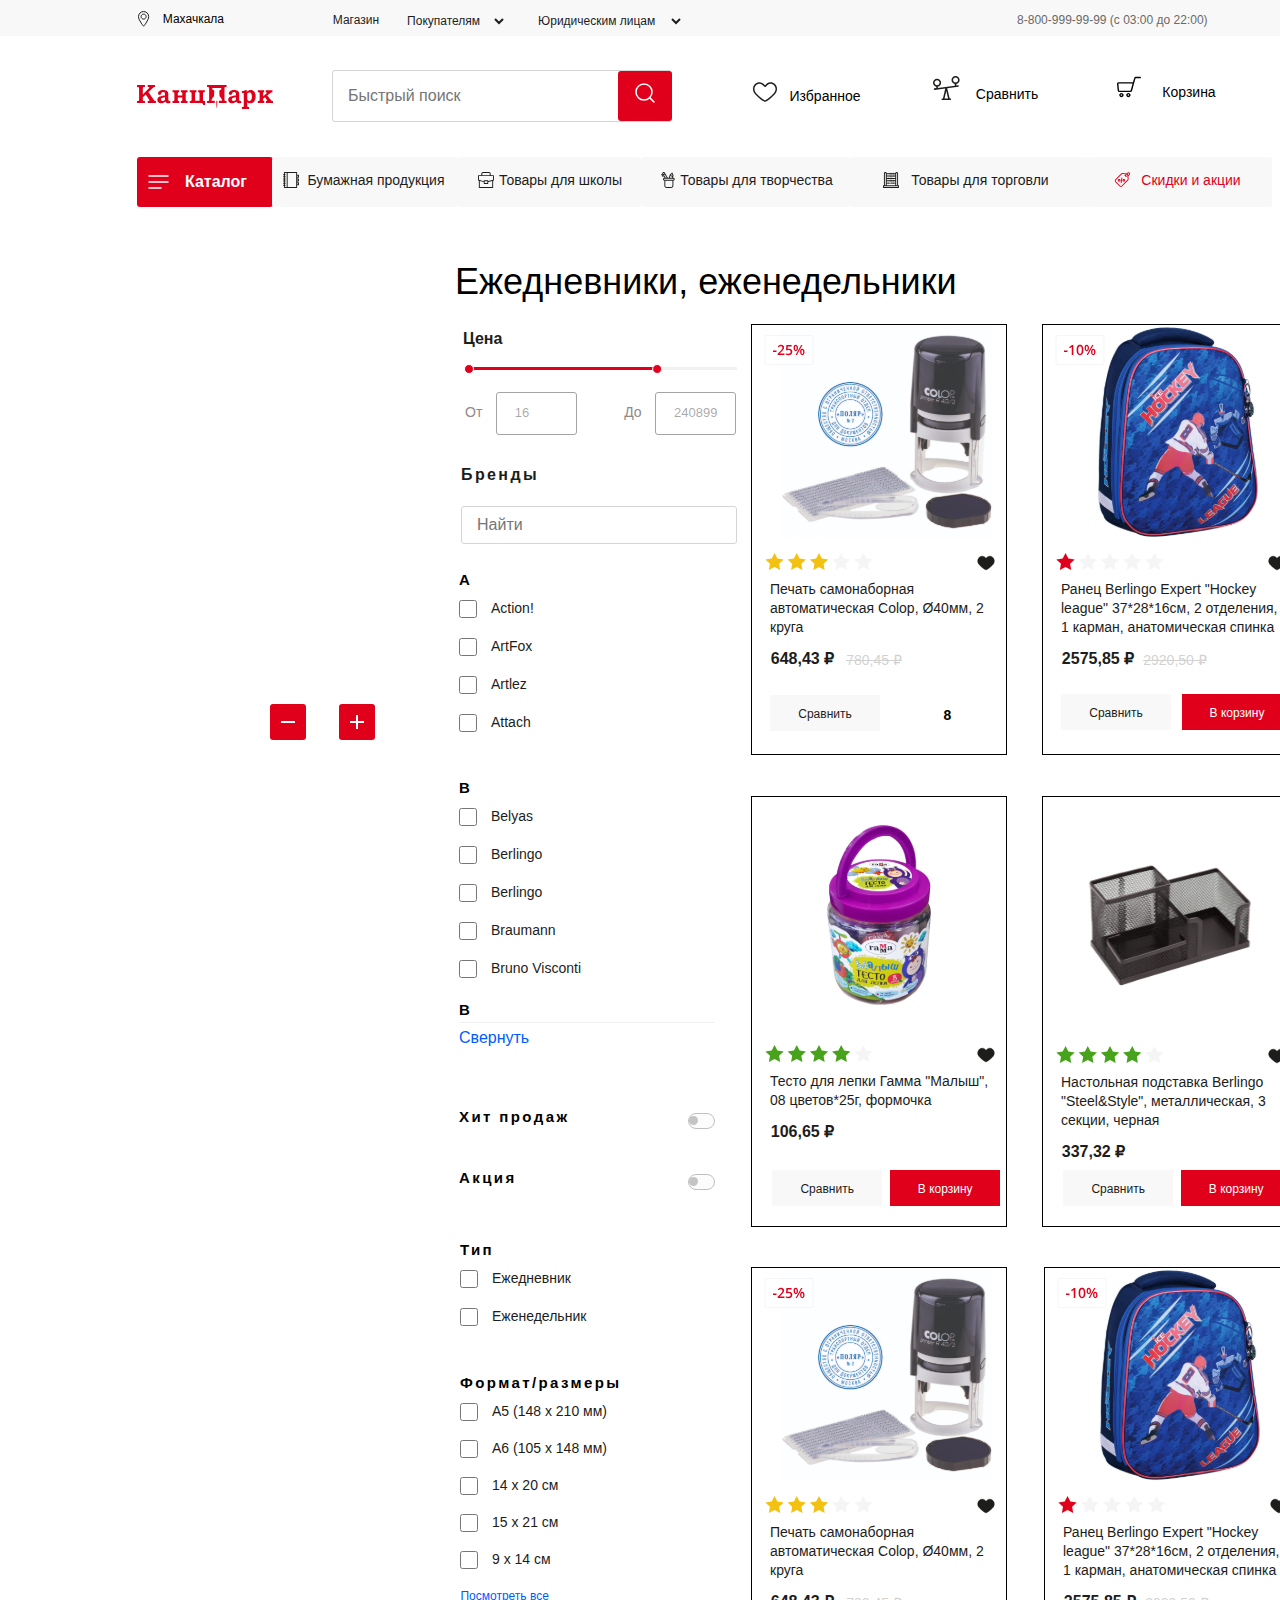
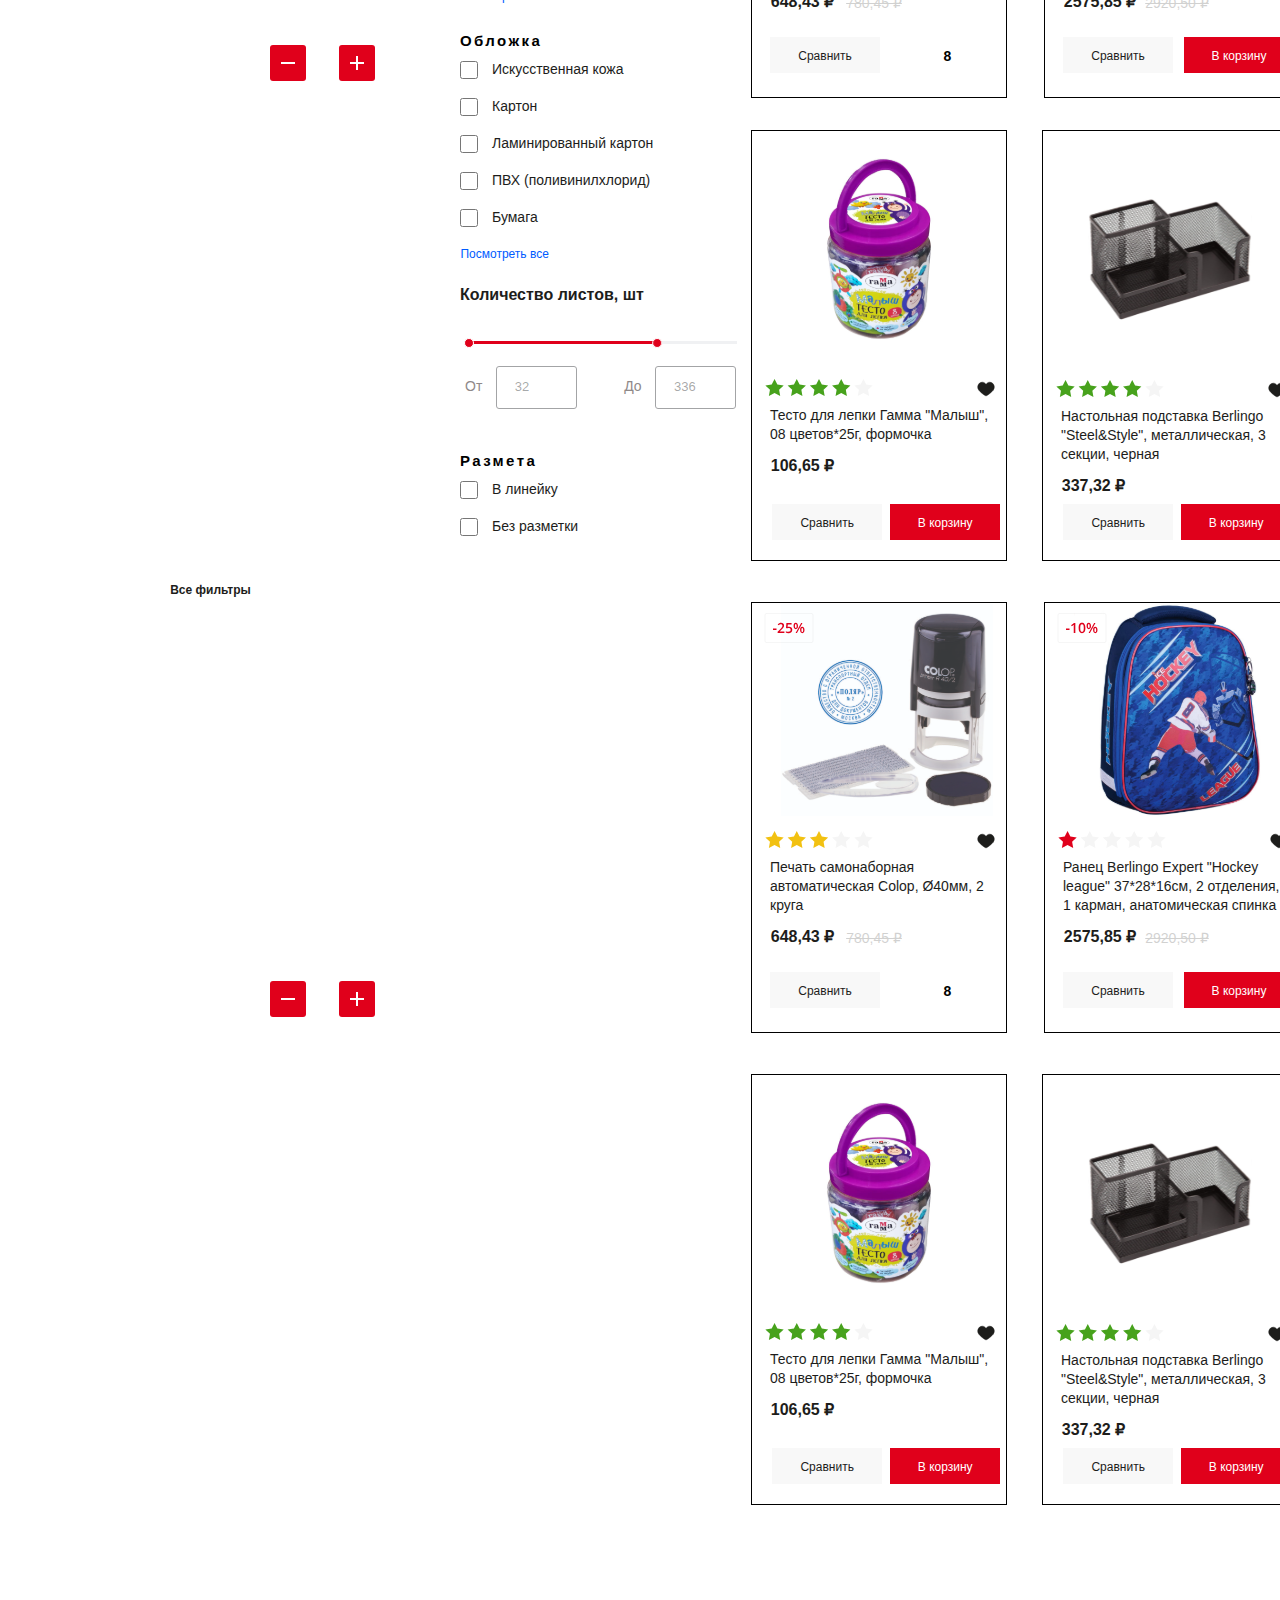
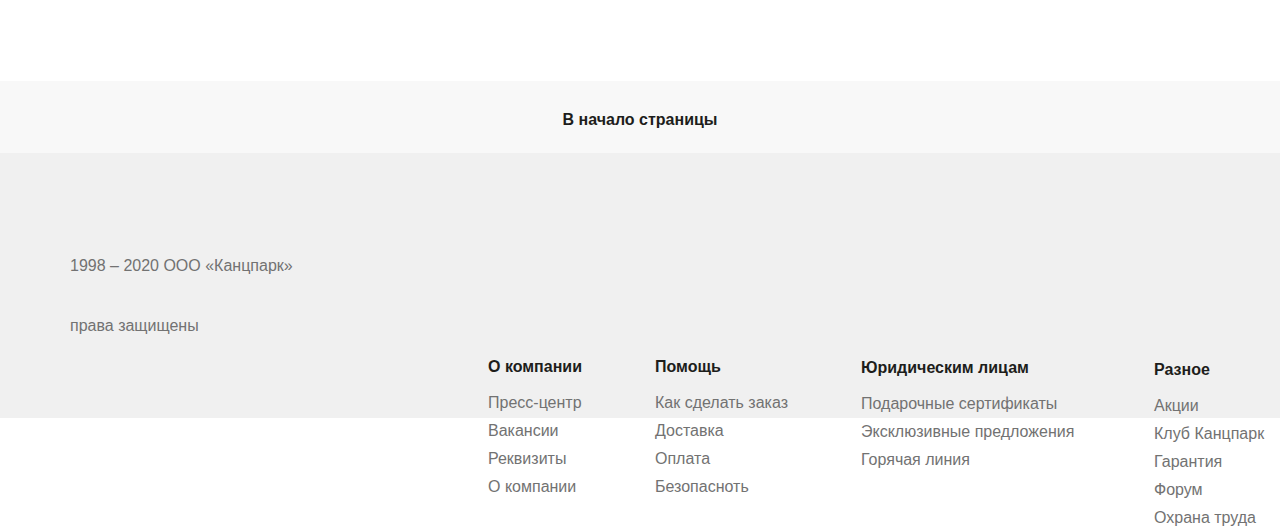
==== commit aa9902b8: "add new file" ====
--- a/pages/index.html
+++ b/pages/index.html
@@ -26,34 +26,705 @@
 
         </div>
     </header>
-    <div class="send">
+    <header class="header">
         <div class="container">
-            <h2 class="send__title">Шаг в будущее</h2>
-            <form onsubmit="return o2.index.submit(this)">
-                <label class="g-input _field" data-call="custom">
-                    <div class="send__all">
-                        <span>Напшите пожалуйста,твои Имя и Фамилию</span>
-                        <input name="name" type="text" class="g-input__input">
+            <div class="info_block">
+                <nav class="shop">
+                    <a href="#"><img src="img/Vector1.svg" alt="Point" class="mark"></a>
+                    <h1 class="info_position">Махачкала</h1>
+                    <a href="#" class="shop_link">Магазин</a>
+                    <form class="buy_form">
+                        <p><select name="Покупателям" class="buy_list">
+                                <optgroup label="Покупателям">
+                                    <option value="r1">Покупателям</option>
+                                    <option value="r2">Товары</option>
+                                    <option value="r3">Ссылки</option>
+                                </optgroup>
+                            </select></p>
+                    </form>
+                    <form class="jur_form">
+                        <p><select name="Юридическим лицам" class="juridical_list">
+                                <optgroup label="Юридическим лицам">
+                                    <option value="r4">Юридическим лицам</option>
+                                    <option value="r5">Лицензия</option>
+                                    <option value="r6">Кампания</option>
+                                </optgroup>
+                            </select></p>
+                    </form>
+                    <a href="tel:+8-800-999-99-99" class="tel_link">8-800-999-99-99 (c 03:00 до 22:00)</a>
+                </nav>
+            </div>
+        </div>
+    </header>
+    <section class="section">
+        <div class="container">
+            <div class="logo">
+                <img src="img/Vector.svg" alt="Логотип">
+                <div class="search_field">
+                    <form>
+                        <input type="search" placeholder="Быстрый поиск" class="search">
+                        <button type="submite">
+                            <img src="img/Frame.svg" alt="поиск">
+                        </button>
+                    </form>
+                </div>
+                <button type="submite" class="Favorite_button">
+                    <img src="img/VectorH.svg" alt="Heart" class="Heart">
+                    <h5 class="Favorite">Избранное</h5>
+                </button>
+                <button type="submite" class="Compare_button">
+                    <img src="img/VectorJ.svg" alt="Libra" class="libra">
+                    <h5 class="Compare">Сравнить</h5>
+                </button>
+                <button type="submite" class="Basket_button">
+                    <img src="img/Basket.svg" alt="Truck" class="truck">
+                    <h5 class="Basket">Корзина</h5>
+                </button>
+                <div class="menu">
+                    <button type="submite" class="Catalog_button">
+                        <img src="img/line.svg" alt="line" class="line">
+                        <h5 class="catalog">Каталог</h5>
+                    </button>
+                    <button type="submite" class="Paper_button">
+                        <img src="img/book.svg" alt="notepad" class="book">
+                        <h5 class="paper">Бумажная продукция</h5>
+                    </button>
+                    <button type="submite" class="Product_button">
+                        <img src="img/back.svg" alt="back" class="back">
+                        <h5 class="product">Товары для школы</h5>
+                    </button>
+                    <button type="submite" class="Creation_button">
+                        <img src="img/pencel.svg" alt="pencel" class="pencel">
+                        <h5 class="Creation">Товары для творчества</h5>
+                    </button>
+                    <button type="submite" class="Trade_button">
+                        <img src="img/calcu.svg" alt="calculator" class="calculator">
+                        <h5 class="Trade">Товары для торговли</h5>
+                    </button>
+                    <button type="submite" class="Stock_button">
+                        <img src="img/tag.svg" alt="tag" class="tag">
+                        <h5 class="Stock">Скидки и акции</h5>
+                    </button>
+                    <button type="submite" class=" Filter_button">
+                        <h5 class="Filter">Все фильтры</h5>
+                    </button>
+                    <!--<button type="submite" class="Home_page">Главная</button>
+					<button type="submite" class="Paper_page"> > Бумажная продукция </button>
+					<button type="submite" class="Diaries_page"> >  Ежедневники, еженедельники</button>-->
+                </div>
+            </div>
+        </div>
+    </section>
+    <section class="section">
+        <h1 class="Diaries">Ежедневники, еженедельники</h1>
+        <div class="sidebar">
+            <h6 class="prise">Цена</h6>
+            <div class="g-range-slider _range-slider-wrap">
+                <div class="_range-slider" data-min="100" data-max="10000" data-start="0,7000"></div>
+                <input type="hidden" class="_min">
+                <input type="hidden" class="_max">
+                <div class="g-range-slider__labels">
+                    <div class="_label-from">0</div>
+                    <div class="_label-to">0</div>
+                </div>
+            </div>
+            <span class="ot">Oт</span>
+            <label class="g-input">
+                <input name="name" type="text" class="g-input__input" placeholder="16">
+                <div class="g-input__sub">Error: invalid name</div>
+            </label>
+            <span class="do">До</span>
+            <label class="g-input_error">
+                <input name="name" type="text" class="g-input__input" placeholder="2408999">
+                <div class="g-input__sub">Error: invalid name</div>
+            </label>
+
+            <div class="brands">
+                <h4 class="brands__text">Бренды</h4>
+                <label class="g-input-brands">
+                    <input name="name" type="text" class="g-input__input__brands" placeholder="Найти">
+                    <div class="g-input__sub">Error: invalid name</div>
+                </label>
+
+                <div class="a_check">
+                    <h4>A</h4>
+                    <label class="g-checkbox_A">
+                        <input type="checkbox" name="" class="g-checkbox__input_A">
+                        <h3 class="check_act">Action!</h3>
+                        <div class="g-checkbox__body_A">
+                            <span class="g-checkbox__text"></span>
+                        </div>
+                    </label>
+                    <label class="g-checkbox_A">
+                        <input type="checkbox" name="" class="g-checkbox__input_A">
+                        <h3 class="check_act">ArtFox</h3>
+                        <div class="g-checkbox__body_A">
+                            <span class="g-checkbox__text"></span>
+                        </div>
+                    </label>
+                    <label class="g-checkbox_A">
+                        <input type="checkbox" name="" class="g-checkbox__input_A">
+                        <h3 class="check_act">Artlez</h3>
+                        <div class="g-checkbox__body_A">
+                            <span class="g-checkbox__text"></span>
+                        </div>
+                    </label>
+                    <label class="g-checkbox_A">
+                        <input type="checkbox" name="" class="g-checkbox__input_A">
+                        <h3 class="check_act">Attach</h3>
+                        <div class="g-checkbox__body_A">
+                            <span class="g-checkbox__text"></span>
+                        </div>
+                    </label>
+                </div>
+
+                <div class="b_check">
+                    <h4>B</h4>
+                    <label class="g-checkbox_A">
+                        <input type="checkbox" name="" class="g-checkbox__input_A">
+                        <h3 class="check_act">Belyas</h3>
+                        <div class="g-checkbox__body_A">
+                            <span class="g-checkbox__text"></span>
+                        </div>
+                    </label>
+                    <label class="g-checkbox_A">
+                        <input type="checkbox" name="" class="g-checkbox__input_A">
+                        <h3 class="check_act">Berlingo</h3>
+                        <div class="g-checkbox__body_A">
+                            <span class="g-checkbox__text"></span>
+                        </div>
+                    </label>
+                    <label class="g-checkbox_A">
+                        <input type="checkbox" name="" class="g-checkbox__input_A">
+                        <h3 class="check_act">Berlingo</h3>
+                        <div class="g-checkbox__body_A">
+                            <span class="g-checkbox__text"></span>
+                        </div>
+                    </label>
+                    <label class="g-checkbox_A">
+                        <input type="checkbox" name="" class="g-checkbox__input_A">
+                        <h3 class="check_act">Braumann</h3>
+                        <div class="g-checkbox__body_A">
+                            <span class="g-checkbox__text"></span>
+                        </div>
+                    </label>
+                    <label class="g-checkbox_A">
+                        <input type="checkbox" name="" class="g-checkbox__input_A">
+                        <h3 class="check_act">Bruno Visconti</h3>
+                        <div class="g-checkbox__body_A">
+                            <span class="g-checkbox__text"></span>
+                        </div>
+                    </label>
+
+                    <h4 class="B">B</h4>
+                    <a href="#" class="coll_button">Свернуть</a>
+                </div>
+                <div class="hit_block">
+                    <h4 class="hit">Хит продаж</h4>
+                    <label class="switch">
+                        <input type="checkbox">
+                        <span class="slider round"></span>
+                    </label>
+                </div>
+                <div class="stock_block">
+                    <h4 class="hit">Акция</h4>
+                    <label class="switch">
+                        <input type="checkbox">
+                        <span class="slider round"></span>
+                    </label>
+                </div>
+                <div class="type">
+                    <h4>Тип</h4>
+                    <label class="g-checkbox_A">
+                        <input type="checkbox" name="" class="g-checkbox__input_A">
+                        <h3 class="check_act">Ежедневник</h3>
+                        <div class="g-checkbox__body_A">
+                            <span class="g-checkbox__text"></span>
+                        </div>
+                    </label>
+                    <label class="g-checkbox_A">
+                        <input type="checkbox" name="" class="g-checkbox__input_A">
+                        <h3 class="check_act">Еженедельник</h3>
+                        <div class="g-checkbox__body_A">
+                            <span class="g-checkbox__text"></span>
+                        </div>
+                    </label>
+                </div>
+                <div class="size">
+                    <h4>Формат/размеры</h4>
+                    <label class="g-checkbox_A">
+                        <input type="checkbox" name="" class="g-checkbox__input_A">
+                        <h3 class="check_act">А5 (148 х 210 мм)</h3>
+                        <div class="g-checkbox__body_A">
+                            <span class="g-checkbox__text"></span>
+                        </div>
+                    </label>
+                    <label class="g-checkbox_A">
+                        <input type="checkbox" name="" class="g-checkbox__input_A">
+                        <h3 class="check_act">А6 (105 х 148 мм)</h3>
+                        <div class="g-checkbox__body_A">
+                            <span class="g-checkbox__text"></span>
+                        </div>
+                    </label>
+                    <label class="g-checkbox_A">
+                        <input type="checkbox" name="" class="g-checkbox__input_A">
+                        <h3 class="check_act">14 х 20 см</h3>
+                        <div class="g-checkbox__body_A">
+                            <span class="g-checkbox__text"></span>
+                        </div>
+                    </label>
+                    <label class="g-checkbox_A">
+                        <input type="checkbox" name="" class="g-checkbox__input_A">
+                        <h3 class="check_act">15 х 21 см</h3>
+                        <div class="g-checkbox__body_A">
+                            <span class="g-checkbox__text"></span>
+                        </div>
+                    </label>
+                    <label class="g-checkbox_A">
+                        <input type="checkbox" name="" class="g-checkbox__input_A">
+                        <h3 class="check_act">9 х 14 см</h3>
+                        <div class="g-checkbox__body_A">
+                            <span class="g-checkbox__text"></span>
+                            <a href="#" class="check_all">Посмотреть все</a>
+                        </div>
+                    </label>
+                    <div class="cover">
+                        <h4>Обложка</h4>
+                        <label class="g-checkbox_A">
+                            <input type="checkbox" name="" class="g-checkbox__input_A">
+                            <h3 class="check_act">Искусственная кожа</h3>
+                            <div class="g-checkbox__body_A">
+                                <span class="g-checkbox__text"></span>
+                            </div>
+                        </label>
+                        <label class="g-checkbox_A">
+                            <input type="checkbox" name="" class="g-checkbox__input_A">
+                            <h3 class="check_act">Картон</h3>
+                            <div class="g-checkbox__body_A">
+                                <span class="g-checkbox__text"></span>
+                            </div>
+                        </label>
+                        <label class="g-checkbox_A">
+                            <input type="checkbox" name="" class="g-checkbox__input_A">
+                            <h3 class="check_act">Ламинированный картон</h3>
+                            <div class="g-checkbox__body_A">
+                                <span class="g-checkbox__text"></span>
+                            </div>
+                        </label>
+                        <label class="g-checkbox_A">
+                            <input type="checkbox" name="" class="g-checkbox__input_A">
+                            <h3 class="check_act">ПВХ (поливинилхлорид)</h3>
+                            <div class="g-checkbox__body_A">
+                                <span class="g-checkbox__text"></span>
+                            </div>
+                        </label>
+                        <label class="g-checkbox_A">
+                            <input type="checkbox" name="" class="g-checkbox__input_A">
+                            <h3 class="check_act">Бумага</h3>
+                            <div class="g-checkbox__body_A">
+                                <span class="g-checkbox__text"></span>
+                                <a href="#" class="check_all">Посмотреть все</a>
+                            </div>
+                        </label>
                     </div>
-                </label>
-                <label class="g-input _field" data-code="number" data-call="custom number">
-                    <div class="send__all">
-                        <span>Укажите твой номер телефона, по которому я смогу тебе позвонить</span>
-                        <input name="name" type="text" class="g-input__input  _phone-mask">
+                    <h6 class="paper_col">Количество листов, шт</h6>
+                    <div class="paper_slider">
+                        <div class="g-range-slider _range-slider-wrap">
+                            <div class="_range-slider" data-min="100" data-max="10000" data-start="0,7000"></div>
+                            <input type="hidden" class="_min">
+                            <input type="hidden" class="_max">
+                            <div class="g-range-slider__labels">
+                                <div class="_label-from">0</div>
+                                <div class="_label-to">0</div>
+                            </div>
+                        </div>
                     </div>
-                </label>
-                <label class="g-input _field" data-call="custom">
-                    <div class="send__all">
-                        <span>В каком городе хочешь работать</span>
-                        <input name="name" type="text" class="g-input__input">
+                    <div class="input_paper">
+                        <span class="ot">Oт</span>
+                        <label class="g-input_n">
+                            <input name="name" type="text" class="g-input__input" placeholder="32">
+                            <div class="g-input__sub">Error: invalid name</div>
+                        </label>
+                        <span class="do">До</span>
+                        <label class="g-input_error_n">
+                            <input name="name" type="text" class="g-input__input" placeholder="336">
+                            <div class="g-input__sub">Error: invalid name</div>
+                        </label>
                     </div>
-                </label>
-                <div class="form-errors _global-errors"></div>
-                <span class="send__text">Нажмите кнопку "отпарвить", я подтверждаю, что согласен на обработку моих персональных данных</span>
-                <input class="g-button" type="submit" value="Отправить" />
-            </form>
-        </div>
-    </div>
+                    <div class="markup">
+                        <h4 class="markup_text">Размета</h4>
+                        <label class="g-checkbox_A">
+                            <input type="checkbox" name="" class="g-checkbox__input_A">
+                            <h3 class="check_act">В линейку</h3>
+                            <div class="g-checkbox__body_A">
+                                <span class="g-checkbox__text"></span>
+                            </div>
+                            <input type="checkbox" name="" class="g-checkbox__input_A">
+                            <h3 class="check_act">Без разметки</h3>
+                            <div class="g-checkbox__body_A">
+                                <span class="g-checkbox__text"></span>
+                                </button>
+                            </div>
+                        </label>
+                    </div>
+                </div>
+    </section>
+
+    <div class="product-item" style="margin-top: -1831px;margin-left:751px;width: 256px;
+height: 431px;">
+        <img src="img/skidka.svg" class="skidka">
+        <a href="#"><img src="img/pech.svg" class="pech"></a>
+        <div class="product-list">
+            <img src="img/glstar.svg" alt="" class="glstar">
+            <img src="img/lover.svg" alt="" class="lover">
+
+            <div>
+                <h3 class="pechat">Печать самонаборная<br> автоматическая Colop, Ø40мм, 2<br> круга</h3>
+                <span class="product_price">648,43 ₽</span>
+            </div>
+            <h6 class="old_price">780,45 ₽</h6>
+            <h6 class="kolv_numb">8</h6>
+            <a href="" class="C_button">Сравнить</a>
+            <button type="submite" class="kolv_butt">
+                <img src="img/minus.svg" alt="Кнопка" class="kolv_img" style="width:14px;">
+            </button>
+            <button type="submite" class="kolv_butt_b">
+                <img src="img/pluss.svg" alt="Кнопка" class="kolv_img_b" style="width:14px; height:14px;">
+            </button>
+        </div>
+    </div>
+
+    <div class="product-item" style="margin-top: 41px;margin-left:751px;width: 256px;
+height: 431px;">
+        <a href="#" class="testo_link"><img src="img/testo.svg" class="testo"></a>
+        <div class="product-list">
+            <img src="img/grstar.svg" alt="" class="grstar">
+            <img src="img/lover.svg" alt="" class="lover">
+            <h3 class="pechat">Тесто для лепки Гамма "Малыш",<br> 08 цветов*25г, формочка</h3>
+            <span class="standart_price">106,65 ₽</span>
+            <a href="" class="C_button_S">Сравнить</a>
+            <a href="" class="pannier_button">В корзину</a>
+        </div>
+    </div>
+
+    <div class="product-item" style="margin-top: 40px;margin-left:751px;width: 256px;
+height: 431px;">
+        <img src="img/skidka.svg" class="skidka">
+        <a href="#"><img src="img/pech.svg" class="pech"></a>
+        <div class="product-list">
+            <img src="img/glstar.svg" alt="" class="glstar">
+            <img src="img/lover.svg" alt="" class="lover">
+            <div>
+                <h3 class="pechat">Печать самонаборная<br> автоматическая Colop, Ø40мм, 2<br> круга</h3>
+                <span class="product_price">648,43 ₽</span>
+            </div>
+            <h6 class="old_price">780,45 ₽</h6>
+            <h6 class="kolv_numb_n">8</h6>
+            <a href="" class="C_button">Сравнить</a>
+            <button type="submite" class="kolv_butt_n">
+                <img src="img/minus.svg" alt="Кнопка" class="kolv_img_n" style="width:14px;">
+            </button>
+            <button type="submite" class="kolv_butt_s">
+                <img src="img/pluss.svg" alt="Кнопка" class="kolv_img_s" style="width:14px; height:14px;">
+            </button>
+        </div>
+    </div>
+
+    <div class="product-item" style="margin-top: 32px;margin-left:751px;width: 256px;
+height: 431px;">
+        <a href="#" class="testo_link"><img src="img/testo.svg" class="testo"></a>
+        <div class="product-list">
+            <img src="img/grstar.svg" alt="" class="grstar">
+            <img src="img/lover.svg" alt="" class="lover">
+            <h3 class="pechat">Тесто для лепки Гамма "Малыш",<br> 08 цветов*25г, формочка</h3>
+            <span class="standart_price">106,65 ₽</span>
+            <a href="" class="C_button_S">Сравнить</a>
+            <a href="" class="pannier_button">В корзину</a>
+        </div>
+    </div>
+
+    <div class="product-item" style="margin-top: 41px;margin-left:751px;width: 256px;
+height: 431px;">
+        <img src="img/skidka.svg" class="skidka">
+        <a href="#"><img src="img/pech.svg" class="pech"></a>
+        <div class="product-list">
+            <img src="img/glstar.svg" alt="" class="glstar">
+            <img src="img/lover.svg" alt="" class="lover">
+            <div>
+                <h3 class="pechat">Печать самонаборная<br> автоматическая Colop, Ø40мм, 2<br> круга</h3>
+                <span class="product_price">648,43 ₽</span>
+            </div>
+            <h6 class="old_price">780,45 ₽</h6>
+            <h6 class="kolv_numb_c">8</h6>
+            <a href="" class="C_button">Сравнить</a>
+            <button type="submite" class="kolv_butt_a">
+                <img src="img/minus.svg" alt="Кнопка" class="kolv_img_a" style="width:14px;">
+            </button>
+            <button type="submite" class="kolv_butt_c">
+                <img src="img/pluss.svg" alt="Кнопка" class="kolv_img_c" style="width:14px; height:14px;">
+            </button>
+        </div>
+    </div>
+
+    <div class="product-item" style="margin-top: 41px;margin-left:751px;width: 256px;
+height: 431px;">
+        <a href="#" class="testo_link"><img src="img/testo.svg" class="testo"></a>
+        <div class="product-list">
+            <img src="img/grstar.svg" alt="" class="grstar">
+            <img src="img/lover.svg" alt="" class="lover">
+            <h3 class="pechat">Тесто для лепки Гамма "Малыш",<br> 08 цветов*25г, формочка</h3>
+            <span class="standart_price">106,65 ₽</span>
+            <a href="" class="C_button_S">Сравнить</a>
+            <a href="" class="pannier_button">В корзину</a>
+        </div>
+    </div>
+
+    <div class="product-item" style="margin-top: -2781px;margin-left:1042px;width: 256px;
+height: 431px;">
+        <img src="img/skid.svg" class="skidka">
+        <a href="#"><img src="img/backpack.svg" class="pech"></a>
+        <div class="product-list">
+            <img src="img/rdstar.svg" alt="" class="glstar">
+            <img src="img/lover.svg" alt="" class="lover">
+            <div>
+                <h3 class="pechat">Ранец Berlingo Expert "Hockey<br> league" 37*28*16см, 2 отделения,<br> 1 карман, анатомическая спинка</h3>
+                <span class="product_price_s">2575,85 ₽</span>
+            </div>
+            <h6 class="old_price_s">2920,50 ₽</h6>
+            <a href="" class="C_button">Сравнить</a>
+            <a href="" class="pannier_button_b">В корзину</a>
+        </div>
+    </div>
+
+    <div class="product-item" style="margin-top: 41px;margin-left:1042px;width: 256px;
+height: 431px;">
+        <a href="#"><img src="img/stand.svg" class="stand"></a>
+        <div class="product-list">
+            <img src="img/grstar.svg" alt="" class="grstar">
+            <img src="img/lover.svg" alt="" class="lover">
+            <h3 class="pechat">Настольная подставка Berlingo<br> "Steel&Style", металлическая, 3<br> секции, черная</h3>
+            <span class="standart_price">337,32 ₽</span>
+            <a href="" class="C_button_N">Сравнить</a>
+            <a href="" class="pannier_button_n">В корзину</a>
+        </div>
+    </div>
+
+    <div class="product-item" style="margin-top: 40px;margin-left:1044px;width: 256px;
+height: 431px;">
+        <img src="img/skid.svg" class="skidka">
+        <a href="#"><img src="img/backpack.svg" class="pech"></a>
+        <div class="product-list">
+            <img src="img/rdstar.svg" alt="" class="glstar">
+            <img src="img/lover.svg" alt="" class="lover">
+            <div>
+                <h3 class="pechat">Ранец Berlingo Expert "Hockey<br> league" 37*28*16см, 2 отделения,<br> 1 карман, анатомическая спинка</h3>
+                <span class="product_price_s">2575,85 ₽</span>
+            </div>
+            <h6 class="old_price_s">2920,50 ₽</h6>
+            <a href="" class="C_button">Сравнить</a>
+            <a href="" class="pannier_button_b">В корзину</a>
+        </div>
+    </div>
+
+    <div class="product-item" style="margin-top: 32px;margin-left:1042px;width: 256px;
+height: 431px;">
+        <a href="#"><img src="img/stand.svg" class="stand"></a>
+        <div class="product-list">
+            <img src="img/grstar.svg" alt="" class="grstar">
+            <img src="img/lover.svg" alt="" class="lover">
+            <h3 class="pechat">Настольная подставка Berlingo<br> "Steel&Style", металлическая, 3<br> секции, черная</h3>
+            <span class="standart_price">337,32 ₽</span>
+            <a href="" class="C_button_N">Сравнить</a>
+            <a href="" class="pannier_button_n">В корзину</a>
+        </div>
+    </div>
+
+    <div class="product-item" style="margin-top: 41px;margin-left:1044px;width: 256px;
+height: 431px;">
+        <img src="img/skid.svg" class="skidka">
+        <a href="#"><img src="img/backpack.svg" class="pech"></a>
+        <div class="product-list">
+            <img src="img/rdstar.svg" alt="" class="glstar">
+            <img src="img/lover.svg" alt="" class="lover">
+            <div>
+                <h3 class="pechat">Ранец Berlingo Expert "Hockey<br> league" 37*28*16см, 2 отделения,<br> 1 карман, анатомическая спинка</h3>
+                <span class="product_price_s">2575,85 ₽</span>
+            </div>
+            <h6 class="old_price_s">2920,50 ₽</h6>
+            <a href="" class="C_button">Сравнить</a>
+            <a href="" class="pannier_button_b">В корзину</a>
+        </div>
+    </div>
+
+    <div class="product-item" style="margin-top: 41px;margin-left:1042px;width: 256px;
+height: 431px;">
+        <a href="#"><img src="img/stand.svg" class="stand"></a>
+        <div class="product-list">
+            <img src="img/grstar.svg" alt="" class="grstar">
+            <img src="img/lover.svg" alt="" class="lover">
+            <h3 class="pechat">Настольная подставка Berlingo<br> "Steel&Style", металлическая, 3<br> секции, черная</h3>
+            <span class="standart_price">337,32 ₽</span>
+            <a href="" class="C_button_N">Сравнить</a>
+            <a href="" class="pannier_button_n">В корзину</a>
+        </div>
+    </div>
+
+    <div class="product-item" style="margin-top: -2781px;margin-left:1331px;width: 256px;
+height: 431px;">
+        <img src="img/skid.svg" class="skidka">
+        <a href="#"><img src="img/Dispenser.svg" class="pech"></a>
+        <div class="product-list">
+            <img src="img/flstar.svg" alt="" class="glstar">
+            <img src="img/nheart.svg" alt="" class="lover">
+            <div>
+                <h3 class="pechat">Диспенсер настольный Berlingo<br> для канцелярской клейкой<br> ленты, ассорти</h3>
+                <span class="product_price">338,27 ₽</span>
+            </div>
+            <h6 class="old_price_s">475,38 ₽</h6>
+            <a href="" class="C_button">Сравнить</a>
+            <a href="" class="pannier_button_b">В корзину</a>
+        </div>
+    </div>
+
+    <div class="product-item" style="margin-top: 41px;margin-left:1331px;width: 256px;
+height: 431px;">
+        <a href="#"><img src="img/folder.svg" class="stand"></a>
+        <div class="product-list">
+            <img src="img/flstar.svg" alt="" class="grstar">
+            <img src="img/nheart.svg" alt="" class="lover">
+            <h3 class="pechat">Папка с зажимом Berlingo<br> "Standard", 17мм, 700мкм, синяя</h3>
+            <span class="standart_price">54,68 ₽</span>
+            <a href="" class="C_button_B">Сравнить</a>
+            <a href="" class="pannier_button_s">В корзину</a>
+        </div>
+    </div>
+
+    <div class="product-item" style="margin-top: 41px;margin-left:1331px;width: 256px;
+height: 431px;">
+        <img src="img/skid.svg" class="skidka">
+        <a href="#"><img src="img/Dispenser.svg" class="pech"></a>
+        <div class="product-list">
+            <img src="img/flstar.svg" alt="" class="glstar">
+            <img src="img/nheart.svg" alt="" class="lover">
+            <div>
+                <h3 class="pechat">Диспенсер настольный Berlingo<br> для канцелярской клейкой<br> ленты, ассорти</h3>
+                <span class="product_price">338,27 ₽</span>
+            </div>
+            <h6 class="old_price_s">475,38 ₽</h6>
+            <a href="" class="C_button">Сравнить</a>
+            <a href="" class="pannier_button_b">В корзину</a>
+        </div>
+    </div>
+
+    <div class="product-item" style="margin-top: 32px;margin-left:1331px;width: 256px;
+height: 431px;">
+        <a href="#"><img src="img/folder.svg" class="stand"></a>
+        <div class="product-list">
+            <img src="img/flstar.svg" alt="" class="grstar">
+            <img src="img/nheart.svg" alt="" class="lover">
+            <h3 class="pechat">Папка с зажимом Berlingo<br> "Standard", 17мм, 700мкм, синяя</h3>
+            <span class="standart_price">54,68 ₽</span>
+            <a href="" class="C_button_B">Сравнить</a>
+            <a href="" class="pannier_button_s">В корзину</a>
+        </div>
+    </div>
+
+    <div class="product-item" style="margin-top: 40px;margin-left:1331px;width: 256px;
+height: 431px;">
+        <img src="img/skid.svg" class="skidka">
+        <a href="#"><img src="img/Dispenser.svg" class="pech"></a>
+        <div class="product-list">
+            <img src="img/flstar.svg" alt="" class="glstar">
+            <img src="img/nheart.svg" alt="" class="lover">
+            <div>
+                <h3 class="pechat">Диспенсер настольный Berlingo<br> для канцелярской клейкой<br> ленты, ассорти</h3>
+                <span class="product_price">338,27 ₽</span>
+            </div>
+            <h6 class="old_price_s">475,38 ₽</h6>
+            <a href="" class="C_button">Сравнить</a>
+            <a href="" class="pannier_button_b">В корзину</a>
+        </div>
+    </div>
+
+    <div class="product-item" style="margin-top: 41px;margin-left:1331px;width: 256px;
+height: 431px;">
+        <a href="#"><img src="img/folder.svg" class="stand"></a>
+        <div class="product-list">
+            <img src="img/flstar.svg" alt="" class="grstar">
+            <img src="img/nheart.svg" alt="" class="lover">
+            <h3 class="pechat">Папка с зажимом Berlingo<br> "Standard", 17мм, 700мкм, синяя</h3>
+            <span class="standart_price">54,68 ₽</span>
+            <a href="" class="C_button_B">Сравнить</a>
+            <a href="" class="pannier_button_s">В корзину</a>
+        </div>
+    </div>
+
+    <div class="g-pagination">
+        <div class="g-pagination__numbers">
+            <div class="g-pagination__number">1</div>
+            <div class="g-pagination__number">2</div>
+            <div class="g-pagination__number">3</div>
+            <div class="g-pagination__number">4</div>
+            <div class="g-pagination__number">5</div>
+        </div>
+    </div>
+    </div>
+
+    <section class="section_bar">
+        <div class="bar__up">
+            <a href="#"><span class="bar_text">В начало страницы</span></a>
+        </div>
+    </section>
+
+    <footer class="footer_info">
+        <div class="footer_bar">
+            <div class="copy_bar">
+                <span class="copy">© 1998 – 2020 OOO «Канцпарк»</span>
+                <span class="guard">Все права защищены</span>
+                <div class="link_logo">
+                    <a href="#"><img src="img/inst.png" alt="instagram"></a>
+                    <a href="#"><img src="img/vk.png" alt="vkontakte"></a>
+                    <a href="#"><img src="img/fb.png" alt="facebook"></a>
+                </div>
+            </div>
+            <div class="other">
+                <span class="other_text">Разное</span>
+                <ul class="other_list">
+                    <li><a href="#">Акции</a></li>
+                    <li><a href="#">Клуб Канцпарк</a></li>
+                    <li><a href="#">Гарантия</a></li>
+                    <li><a href="#">Форум</a></li>
+                    <li><a href="#">Охрана труда</a></li>
+                </ul>
+            </div>
+            <div class="j_face">
+                <span class="j_text">Юридическим лицам</span>
+                <ul class="j_list">
+                    <li><a href="#">Подарочные сертификаты</a></li>
+                    <li><a href="#">Эксклюзивные предложения</a></li>
+                    <li><a href="#">Горячая линия</a></li>
+                </ul>
+            </div>
+            <div class="help">
+                <span class="help_text">Помощь</span>
+                <ul class="help_list">
+                    <li><a href="#">Как сделать заказ</a></li>
+                    <li><a href="#">Доставка</a></li>
+                    <li><a href="#">Оплата</a></li>
+                    <li><a href="#">Безопасноть</a></li>
+                </ul>
+            </div>
+            <div class="about">
+                <span class="about_text">О компании</span>
+                <ul class="about_list">
+                    <li><a href="#">Пресс-центр</a></li>
+                    <li><a href="#">Вакансии</a></li>
+                    <li><a href="#">Реквизиты</a></li>
+                    <li><a href="#">О компании</a></li>
+                </ul>
+            </div>
+        </div>
+    </footer>
 
 
     <footer>
--- a/pages/style.css
+++ b/pages/style.css
@@ -2565,6 +2565,1375 @@
   color: #731982;
 }
 
+body {
+  margin: 0;
+  padding: 0;
+  font-family: 'Open Sans', Sans-serif;
+  overflow-x: hidden;
+}
+
+/*header*/
+
+.info_block {
+  position: absolute;
+  width: 1920px;
+  height: 36px;
+  right: -352px;
+  top: 0px;
+  background: #F8F8F8;
+}
+
+.mark {
+  margin-bottom: 12px;
+  margin-right: 12.8px;
+}
+
+.info_position {
+  display: -webkit-box;
+  display: -webkit-flex;
+  display: -ms-flexbox;
+  display: flex;
+  font-size: 12px;
+  font-weight: 200;
+  width: 65px;
+  margin-right: 66px;
+  margin-top: -4px;
+}
+
+.shop {
+  display: -webkit-box;
+  display: -webkit-flex;
+  display: -ms-flexbox;
+  display: flex;
+  margin-left: 456px;
+  margin-top: 11px;
+  font-size: 12px;
+  list-style-type: none;
+}
+
+.shop_link {
+  padding-right: 24px;
+  margin-left: 39px;
+  text-decoration: none;
+  color: #1D1D1B;
+  -webkit-transition: all 0.3s ease;
+  -o-transition: all 0.3s ease;
+  transition: all 0.3s ease;
+}
+
+.shop_link:hover {
+  color: #E0001B;
+  font-size: 16px;
+}
+
+.buy_form {
+  margin-top: -9px;
+  padding-right: 27px;
+}
+
+.buy_list {
+  border: none;
+  background-color: #f8f8f8;
+  width: 104px;
+  font-size: 12px;
+  color: #1D1D1B;
+}
+
+.jur_form {
+  margin-top: -9px;
+}
+
+.juridical_list {
+  border: none;
+  background-color: #f8f8f8;
+  width: 150px;
+  font-size: 12px;
+  color: #1D1D1B;
+}
+
+.tel_link {
+  margin-left: 333px;
+  text-decoration: none;
+  color: #696969;
+  -webkit-transition: all 0.3s ease;
+  -o-transition: all 0.3s ease;
+  transition: all 0.3s ease;
+}
+
+.tel_link:hover {
+  color: #E0001B;
+  font-size: 16px;
+}
+
+/*section*/
+
+.logo {
+  position: absolute;
+  margin-top: 85px;
+  margin-left: 87px;
+  z-index: 2;
+}
+
+.search_field {
+  position: absolute;
+  margin-top: -40px;
+  z-index: 1;
+}
+
+.search {
+  width: 321px;
+  height: 48px;
+  margin-left: 195px;
+  margin-top: -6px;
+}
+
+* {
+  -webkit-box-sizing: border-box;
+  box-sizing: border-box;
+}
+
+input,
+button {
+  outline: none;
+  -webkit-border-radius: 3px;
+  border-radius: 3px;
+}
+
+input {
+  background: #fff;
+  padding-left: 15px;
+  border: 1px solid #D5D5D5;
+}
+
+button {
+  border: none;
+  height: 50px;
+  width: 54px;
+  position: absolute;
+  top: -5px;
+  right: 0px;
+  background: #E0001B;
+  cursor: pointer;
+}
+
+.Favorite_button {
+  width: 182px;
+  border: 0px solid silver;
+  background-color: #fff;
+  margin-right: -634px;
+  margin-top: -12px;
+  -webkit-transition: all 0.3s ease;
+  -o-transition: all 0.3s ease;
+  transition: all 0.3s ease;
+}
+
+.Favorite_button:hover {
+  height: 70px;
+  background-color: #F8F8F8;
+}
+
+.Favorite {
+  margin-top: -20px;
+  margin-right: -18px;
+  font-style: normal;
+  font-weight: 400;
+  font-size: 14px;
+  line-height: 100%;
+}
+
+.Heart {
+  margin-right: 103px;
+  margin-top: 14px;
+}
+
+.Compare_button {
+  width: 182px;
+  border: 0px solid silver;
+  background-color: #fff;
+  margin-right: -816px;
+  margin-top: -12px;
+  -webkit-transition: all 0.3s ease;
+  -o-transition: all 0.3s ease;
+  transition: all 0.3s ease;
+}
+
+.Compare_button:hover {
+  height: 70px;
+  background-color: #F8F8F8;
+}
+
+.Compare {
+  margin-top: -20px;
+  margin-right: -18px;
+  font-style: normal;
+  font-weight: 400;
+  font-size: 14px;
+  line-height: 100%;
+}
+
+.libra {
+  margin-right: 103px;
+  margin-top: 8px;
+}
+
+.Basket_button {
+  width: 182px;
+  border: 0px solid silver;
+  background-color: #fff;
+  margin-right: -998px;
+  margin-top: -12px;
+  -webkit-transition: all 0.3s ease;
+  -o-transition: all 0.3s ease;
+  transition: all 0.3s ease;
+}
+
+.Basket_button:hover {
+  height: 70px;
+  background-color: #F8F8F8;
+}
+
+.Basket {
+  margin-top: -20px;
+  margin-right: -18px;
+  font-style: normal;
+  font-weight: 400;
+  font-size: 14px;
+  line-height: 100%;
+}
+
+.truck {
+  margin-right: 103px;
+  margin-top: 8px;
+}
+
+.Catalog_button {
+  width: 136px;
+  border: 0px solid silver;
+  background: #E0001B;
+  margin-top: 59px;
+  -webkit-transition: all 0.3s ease;
+  -o-transition: all 0.3s ease;
+  transition: all 0.3s ease;
+  margin-right: 0px;
+  margin-top: 77px;
+}
+
+.Catalog_button:hover {
+  border: 1px solid silver;
+}
+
+.catalog {
+  color: #Fff;
+  font-style: normal;
+  font-weight: 600;
+  font-size: 16px;
+  line-height: 100%;
+  margin-top: -22px;
+  margin-left: 22px;
+}
+
+.line {
+  margin-right: 93px;
+  margin-top: 18px;
+}
+
+.Paper_button {
+  width: 186px;
+  border: 0px solid black;
+  background: #f8f8f8;
+  margin-right: -185px;
+  margin-top: 77px;
+}
+
+.Paper_button:hover {
+  border: 1px solid silver;
+}
+
+.paper {
+  color: #1D1D1B;
+  font-style: normal;
+  font-weight: normal;
+  font-size: 16px;
+  line-height: 100%;
+  margin-top: -22px;
+  margin-left: 22px;
+  font-size: 14px;
+}
+
+.book {
+  margin-right: 149px;
+  margin-top: 15px;
+}
+
+.Product_button {
+  width: 183px;
+  border: 0px solid black;
+  background: #f8f8f8;
+  margin-right: -368px;
+  margin-top: 77px;
+}
+
+.Product_button:hover {
+  border: 1px solid silver;
+}
+
+.product {
+  color: #1D1D1B;
+  font-style: normal;
+  font-weight: normal;
+  font-size: 16px;
+  line-height: 100%;
+  margin-top: -22px;
+  margin-left: 22px;
+  font-size: 14px;
+}
+
+.back {
+  margin-right: 128px;
+  margin-top: 15px;
+}
+
+.Creation_button {
+  width: 209px;
+  border: 0px solid black;
+  background: #f8f8f8;
+  margin-right: -577px;
+  margin-top: 77px;
+}
+
+.Creation_button:hover {
+  border: 1px solid silver;
+}
+
+.Creation {
+  color: #1D1D1B;
+  font-style: normal;
+  font-weight: normal;
+  font-size: 16px;
+  line-height: 100%;
+  margin-top: -22px;
+  margin-left: 22px;
+  font-size: 14px;
+}
+
+.pencel {
+  margin-right: 156px;
+  margin-top: 15px;
+}
+
+.Trade_button {
+  width: 238px;
+  background: #f8f8f8;
+  margin-right: -815px;
+  margin-top: 77px;
+}
+
+.Trade_button:hover {
+  border: 1px solid silver;
+}
+
+.Trade {
+  color: #1D1D1B;
+  font-style: normal;
+  font-weight: normal;
+  font-size: 16px;
+  line-height: 100%;
+  margin-top: -22px;
+  margin-left: 22px;
+  font-size: 14px;
+}
+
+.calculator {
+  margin-right: 156px;
+  margin-top: 15px;
+}
+
+.Stock_button {
+  width: 184px;
+  background: #f8f8f8;
+  margin-right: -999px;
+  margin-top: 77px;
+}
+
+.Stock_button:hover {
+  border: 1px solid silver;
+}
+
+.Stock {
+  color: #E0001B;
+  font-style: normal;
+  font-weight: normal;
+  line-height: 100%;
+  margin-top: -22px;
+  margin-left: 22px;
+  font-size: 14px;
+}
+
+.tag {
+  margin-right: 117px;
+  margin-top: 15px;
+}
+
+/*page*/
+
+.Home_page {
+  background-color: #fff;
+  font-size: 14px;
+  margin-right: 81px;
+  margin-top: 126px;
+  font-style: normal;
+  font-weight: normal;
+  opacity: 0.5;
+  color: #1D1D1B;
+  word-spacing: 7px;
+}
+
+.arrow_home {
+  margin-top: 111px;
+  margin-left: 73px;
+  color: #1D1D1B;
+  opacity: 0.5;
+}
+
+.Paper_page {
+  width: 178px;
+  background-color: #fff;
+  font-size: 14px;
+  margin-right: -118px;
+  margin-top: 126px;
+  font-style: normal;
+  font-weight: normal;
+  opacity: 0.5;
+  color: #1D1D1B;
+}
+
+.Diaries_page {
+  width: 240px;
+  background-color: #fff;
+  font-size: 14px;
+  margin-right: -342px;
+  margin-top: 126px;
+  font-style: normal;
+  font-weight: normal;
+  opacity: 0.5;
+  color: #1D1D1B;
+}
+
+.arrow_diaries {
+  display: -webkit-box;
+  display: -webkit-flex;
+  display: -ms-flexbox;
+  display: flex;
+  -webkit-box-pack: center;
+  -webkit-justify-content: center;
+  -ms-flex-pack: center;
+  justify-content: center;
+  margin-top: 111px;
+  margin-left: 73px;
+  color: #1D1D1B;
+  opacity: 0.5;
+}
+
+.Diaries {
+  font-size: 36px;
+  padding-top: 270px;
+  margin-left: 455px;
+}
+
+/*Товары*/
+
+* {
+  -webkit-box-sizing: border-box;
+  box-sizing: border-box;
+}
+
+.product-item {
+  width: 300px;
+  text-align: center;
+  margin: 0 auto;
+  border-bottom: 2px solid #000;
+  background: white;
+  font-family: "Open Sans";
+  -webkit-transition: .3s ease-in;
+  -o-transition: .3s ease-in;
+  transition: .3s ease-in;
+  border: 1px solid black;
+}
+
+.product-item img {
+  display: block;
+  width: 100%;
+}
+
+.product-list {
+  background: #fff;
+  padding: 15px 0;
+}
+
+.product-list h3 {
+  font-family: 'Open Sans', Sans-serif;
+  font-style: normal;
+  font-weight: normal;
+  font-size: 14px;
+  line-height: 19px;
+  color: #1D1D1B;
+  text-align: left;
+  margin-left: 18px;
+  margin-top: 9px;
+}
+
+.pech {
+  height: 212px;
+  margin-left: 8px;
+  margin-top: -39px;
+}
+
+.testo_link {
+  display: block;
+  width: 182px;
+  height: 182px;
+  margin: 0 auto;
+}
+
+.testo {
+  width: 100%;
+  height: 100%;
+  -o-object-fit: cover;
+  object-fit: cover;
+  margin-top: 27px;
+}
+
+.stand {
+  height: 163px;
+  margin-top: 47px;
+}
+
+.product_price {
+  font-family: 'Open Sans', Sans-serif;
+  font-style: normal;
+  font-weight: bold;
+  font-size: 16px;
+  line-height: 22px;
+  color: #1D1D1B;
+  margin-bottom: 12px;
+  margin-right: 153px;
+}
+
+.product_price_s {
+  font-family: 'Open Sans', Sans-serif;
+  font-style: normal;
+  font-weight: bold;
+  font-size: 16px;
+  line-height: 22px;
+  color: #1D1D1B;
+  margin-bottom: 12px;
+  margin-right: 144px;
+}
+
+.standart_price {
+  font-family: 'Open Sans', Sans-serif;
+  font-style: normal;
+  font-weight: bold;
+  font-size: 16px;
+  line-height: 22px;
+  color: #1D1D1B;
+  margin-bottom: 12px;
+  margin-right: 153px;
+}
+
+.old_price {
+  font-family: 'Open Sans', Sans-serif;
+  font-style: normal;
+  font-weight: normal;
+  font-size: 14px;
+  line-height: 16px;
+  -webkit-text-decoration-line: line-through;
+  text-decoration-line: line-through;
+  color: #1D1D1B;
+  opacity: 0.2;
+  margin-top: -39px;
+  padding-top: 20px;
+  margin-right: 10px;
+}
+
+.old_price_s {
+  font-family: 'Open Sans', Sans-serif;
+  font-style: normal;
+  font-weight: normal;
+  font-size: 14px;
+  line-height: 16px;
+  -webkit-text-decoration-line: line-through;
+  text-decoration-line: line-through;
+  color: #1D1D1B;
+  opacity: 0.2;
+  margin-top: -39px;
+  padding-top: 20px;
+  margin-right: -10px;
+}
+
+.C_button {
+  width: 110px;
+  height: 36px;
+  font-family: 'Open Sans', Sans-serif;
+  text-decoration: none;
+  display: inline-block;
+  padding: 0 12px;
+  margin-right: 108px;
+  margin-top: -36px;
+  background: #f8f8f8;
+  color: #1D1D1B;
+  font-size: 12px;
+  line-height: 39px;
+  -webkit-transition: .3s ease-in;
+  -o-transition: .3s ease-in;
+  transition: .3s ease-in;
+}
+
+.C_button_S {
+  width: 110px;
+  height: 36px;
+  font-family: 'Open Sans', Sans-serif;
+  text-decoration: none;
+  display: inline-block;
+  padding: 0 12px;
+  margin-left: -215px;
+  margin-top: 50px;
+  background: #f8f8f8;
+  color: #1D1D1B;
+  font-size: 12px;
+  line-height: 39px;
+  position: absolute;
+  -webkit-transition: .3s ease-in;
+  -o-transition: .3s ease-in;
+  transition: .3s ease-in;
+}
+
+.C_button_B {
+  width: 110px;
+  height: 36px;
+  font-family: 'Open Sans', Sans-serif;
+  text-decoration: none;
+  display: inline-block;
+  padding: 0 12px;
+  margin-right: 108px;
+  margin-top: 24px;
+  background: #f8f8f8;
+  color: #1D1D1B;
+  font-size: 12px;
+  line-height: 39px;
+  -webkit-transition: .3s ease-in;
+  -o-transition: .3s ease-in;
+  transition: .3s ease-in;
+}
+
+.C_button_N {
+  width: 110px;
+  height: 36px;
+  font-family: 'Open Sans', Sans-serif;
+  text-decoration: none;
+  display: inline-block;
+  padding: 0 12px;
+  margin-left: -215px;
+  margin-top: 30px;
+  background: #f8f8f8;
+  color: #1D1D1B;
+  font-size: 12px;
+  line-height: 39px;
+  position: absolute;
+  -webkit-transition: .3s ease-in;
+  -o-transition: .3s ease-in;
+  transition: .3s ease-in;
+}
+
+.kolv_butt {
+  margin-top: 709px;
+  margin-right: 974px;
+  width: 36px;
+  height: 36px;
+}
+
+.kolv_img {
+  width: 12px;
+  margin-left: 11px;
+}
+
+.kolv_butt_b {
+  margin-top: 709px;
+  margin-right: 905px;
+  width: 36px;
+  height: 36px;
+}
+
+.kolv_img_b {
+  width: 12px;
+  margin-left: 11px;
+}
+
+.kolv_butt_n {
+  margin-top: 1650px;
+  margin-right: 974px;
+  width: 36px;
+  height: 36px;
+}
+
+.kolv_img_n {
+  width: 12px;
+  margin-left: 11px;
+}
+
+.kolv_butt_s {
+  margin-top: 1650px;
+  margin-right: 905px;
+  width: 36px;
+  height: 36px;
+}
+
+.kolv_img_s {
+  width: 12px;
+  margin-left: 11px;
+}
+
+.kolv_butt_a {
+  margin-top: 2586px;
+  margin-right: 974px;
+  width: 36px;
+  height: 36px;
+}
+
+.kolv_img_a {
+  width: 12px;
+  margin-left: 11px;
+}
+
+.kolv_butt_c {
+  margin-top: 2586px;
+  margin-right: 905px;
+  width: 36px;
+  height: 36px;
+}
+
+.kolv_img_c {
+  width: 12px;
+  margin-left: 11px;
+}
+
+.kolv_numb {
+  font-family: 'Open Sans', Sans-serif;
+  margin-bottom: -25px;
+  font-size: 14px;
+  margin-left: 137px;
+  padding-top: 5px;
+}
+
+.kolv_numb_n {
+  font-family: 'Open Sans', Sans-serif;
+  margin-bottom: -24px;
+  font-size: 14px;
+  margin-left: 137px;
+  padding-top: 3px;
+}
+
+.kolv_numb_c {
+  font-family: 'Open Sans', Sans-serif;
+  margin-bottom: -24px;
+  font-size: 14px;
+  margin-left: 137px;
+  padding-top: 3px;
+}
+
+.pannier_button {
+  width: 110px;
+  height: 36px;
+  font-family: 'Open Sans', Sans-serif;
+  text-decoration: none;
+  display: inline-block;
+  padding: 0 12px;
+  margin-left: -97px;
+  margin-top: 50px;
+  background: #E0001B;
+  color: #fff;
+  font-size: 12px;
+  line-height: 39px;
+  position: absolute;
+  -webkit-transition: .3s ease-in;
+  -o-transition: .3s ease-in;
+  transition: .3s ease-in;
+}
+
+.pannier_button_b {
+  width: 110px;
+  height: 36px;
+  font-family: 'Open Sans', Sans-serif;
+  text-decoration: none;
+  display: inline-block;
+  padding: 0 12px;
+  margin-left: -97px;
+  margin-top: -6px;
+  background: #E0001B;
+  color: #fff;
+  font-size: 12px;
+  line-height: 39px;
+  position: absolute;
+  -webkit-transition: .3s ease-in;
+  -o-transition: .3s ease-in;
+  transition: .3s ease-in;
+}
+
+.pannier_button_s {
+  width: 110px;
+  height: 36px;
+  font-family: 'Open Sans', Sans-serif;
+  text-decoration: none;
+  display: inline-block;
+  padding: 0 12px;
+  margin-left: -97px;
+  margin-top: 24px;
+  background: #E0001B;
+  color: #fff;
+  font-size: 12px;
+  line-height: 39px;
+  position: absolute;
+  -webkit-transition: .3s ease-in;
+  -o-transition: .3s ease-in;
+  transition: .3s ease-in;
+}
+
+.pannier_button_n {
+  width: 110px;
+  height: 36px;
+  font-family: 'Open Sans', Sans-serif;
+  text-decoration: none;
+  display: inline-block;
+  padding: 0 12px;
+  margin-left: -97px;
+  margin-top: 30px;
+  background: #E0001B;
+  color: #fff;
+  font-size: 12px;
+  line-height: 39px;
+  position: absolute;
+  -webkit-transition: .3s ease-in;
+  -o-transition: .3s ease-in;
+  transition: .3s ease-in;
+}
+
+.skidka {
+  height: 30px;
+  margin-top: 10px;
+  margin-left: -90px;
+  position: relative;
+}
+
+.glstar {
+  height: 17px;
+  margin-left: -60px;
+}
+
+.grstar {
+  height: 17px;
+  margin-left: -60px;
+  margin-top: 24px;
+}
+
+.lover {
+  height: 16.09px;
+  margin-left: 107px;
+  margin-top: -15px;
+}
+
+/*slider*/
+
+html:not([dir=rtl]) .noUi-horizontal .noUi-handle {
+  right: -24px;
+  top: -3.5px;
+  left: auto;
+  background: #E0001B;
+  width: 10px;
+  height: 10px;
+}
+
+.prise {
+  font-style: normal;
+  font-weight: bold;
+  font-size: 16px;
+  line-height: 100%;
+  color: #1D1D1B;
+  margin-left: 463px;
+  margin-bottom: -4px;
+}
+
+.g-range-slider {
+  min-height: 1px;
+  max-width: 270px;
+  margin-top: 24px;
+  margin-left: 467px;
+}
+
+.g-range-slider .noUi-horizontal .noUi-connect {
+  background-color: #E0001B;
+}
+
+.g-range-slider__labels {
+  font-size: 0px;
+}
+
+.g-input {
+  width: 81px;
+  display: inline-block;
+  position: relative;
+  margin-bottom: 10px;
+  margin-top: 3px;
+  margin-left: 9px;
+}
+
+.g-input_error {
+  width: 81px;
+  display: inline-block;
+  position: relative;
+  margin-left: 9px;
+}
+
+.ot {
+  font-style: normal;
+  font-weight: normal;
+  font-size: 14px;
+  line-height: 100%;
+  color: #8F8989;
+  margin-left: 465px;
+}
+
+.g-input_n {
+  width: 81px;
+  display: inline-block;
+  position: relative;
+  margin-bottom: 10px;
+  margin-top: 3px;
+  margin-left: 9px;
+}
+
+.g-input_error_n {
+  width: 81px;
+  display: inline-block;
+  position: relative;
+  margin-left: 9px;
+}
+
+.do {
+  font-style: normal;
+  font-weight: normal;
+  font-size: 14px;
+  line-height: 100%;
+  color: #8F8989;
+  margin-left: 43px;
+}
+
+/*search_brands*/
+
+.brands {
+  margin-top: 22px;
+  margin-left: 61px;
+}
+
+.brands__text {
+  font-style: normal;
+  font-weight: bold;
+  font-size: 16px;
+  line-height: 100%;
+  color: #1D1D1B;
+  margin-left: 400px;
+  margin-bottom: 23px;
+}
+
+.g-input-brands {
+  margin-left: 400px;
+  margin-top: 200px;
+}
+
+.g-input__input__brands {
+  width: 276px;
+  height: 38px;
+}
+
+/*chechbox_A*/
+
+.a_check {
+  margin-left: 398px;
+  margin-top: 24px;
+  line-height: 13px;
+}
+
+.g-checkbox__input_A {
+  width: 18px;
+  height: 18px;
+}
+
+.check_act {
+  margin-left: 32px;
+  margin-top: -18px;
+  font-style: normal;
+  font-weight: normal;
+  font-size: 14px;
+  line-height: 100%;
+  color: #1D1D1B;
+}
+
+input:checked + .g-checkbox__input {
+  background-color: #E0001B;
+}
+
+.g-checkbox__input.g-checkbox__body.g-checkbox__box {
+  background-color: #E0001B;
+}
+
+.b_check {
+  margin-left: 398px;
+  margin-top: 24px;
+  line-height: 13px;
+}
+
+.g-checkbox__input_B {
+  width: 18px;
+  height: 18px;
+}
+
+.B {
+  border-bottom: 1px solid #F1F1F1;
+  width: 256px;
+}
+
+.coll_button {
+  color: #005BFF;
+}
+
+.hit {
+  margin-top: 61px;
+  margin-bottom: -63px;
+  margin-left: 398px;
+}
+
+.switch {
+  position: relative;
+  display: inline-block;
+  width: 26.67px;
+  height: 16px;
+  margin-left: 627px;
+  margin-bottom: -46px;
+}
+
+.switch input {
+  display: none;
+}
+
+.slider {
+  position: absolute;
+  cursor: pointer;
+  top: 0;
+  left: 0;
+  right: 0;
+  bottom: 0;
+  background-color: #fcfcfc;
+  border: 1px solid silver;
+  -webkit-transition: .4s;
+  -o-transition: .4s;
+  transition: .4s;
+}
+
+.slider:before {
+  position: absolute;
+  content: "";
+  height: 8.89px;
+  width: 8.89px;
+  left: 0px;
+  bottom: 3px;
+  background-color: #C4C4C4;
+  -webkit-transition: .4s;
+  -o-transition: .4s;
+  transition: .4s;
+}
+
+input:checked + .slider {
+  background-color: #E0001B;
+}
+
+input:focus + .slider {
+  -webkit-box-shadow: 0 0 1px #2196F3;
+  box-shadow: 0 0 1px #2196F3;
+}
+
+input:checked + .slider:before {
+  -webkit-transform: translateX(14px);
+  -ms-transform: translateX(14px);
+  transform: translateX(14px);
+}
+
+.slider.round {
+  -webkit-border-radius: 11px;
+  border-radius: 11px;
+  -webkit-transform: matrix(1, 0, 0, 1, 0, 0);
+  -ms-transform: matrix(1, 0, 0, 1, 0, 0);
+  transform: matrix(1, 0, 0, 1, 0, 0);
+}
+
+.slider.round:before {
+  -webkit-border-radius: 50%;
+  border-radius: 50%;
+}
+
+.type {
+  margin-left: 399px;
+  margin-top: 72px;
+  line-height: 13px;
+}
+
+.check_all {
+  font-style: normal;
+  font-weight: normal;
+  font-size: 12px;
+  line-height: 100%;
+  color: #005BFF;
+}
+
+.size {
+  margin-left: 399px;
+  margin-top: 25px;
+  line-height: 12px;
+}
+
+.cover {
+  margin-top: 40px;
+  line-height: 12px;
+}
+
+.check_all {
+  position: relative;
+  top: 13px;
+  left: -14px;
+}
+
+/*papre_slider*/
+
+.paper_col {
+  margin-top: 40px;
+  font-style: normal;
+  font-weight: bold;
+  font-size: 16px;
+  line-height: 100%;
+  color: #1D1D1B;
+}
+
+.paper_slider {
+  margin-left: -460px;
+}
+
+.input_paper {
+  margin-left: -460px;
+}
+
+.markup {
+  margin-top: 30px;
+}
+
+.Filter_button {
+  width: 125px;
+  height: 36px;
+  background: #fff;
+  margin-top: 2091px;
+  -webkit-transition: all 0.2s ease;
+  -o-transition: all 0.2s ease;
+  transition: all 0.2s ease;
+}
+
+.Filter {
+  font-style: normal;
+  font-weight: 600;
+  font-size: 12px;
+  line-height: 16px;
+  color: #1D1D1B;
+  margin-top: 11px;
+}
+
+.Filter_button:hover {
+  background-color: #f4f4f4;
+}
+
+/*Pagination*/
+
+.g-pagination__numbers {
+  padding-bottom: 80px;
+}
+
+.g-pagination {
+  display: -webkit-box;
+  display: -webkit-flex;
+  display: -ms-flexbox;
+  display: flex;
+  margin-left: 1339px;
+  margin-top: 56px;
+}
+
+.g-pagination__number {
+  background: #f8f8f8;
+  color: #1D1D1B;
+  -webkit-border-radius: 40px;
+  border-radius: 40px;
+  margin-right: 12px;
+}
+
+/*BarUp*/
+
+.bar__up {
+  height: 72px;
+  right: -352px;
+  color: red;
+  background: #F8F8f8;
+  text-align: center;
+}
+
+.bar__up a {
+  font-size: 40px;
+}
+
+.bar_text {
+  font-style: normal;
+  font-weight: 600;
+  font-size: 16px;
+  line-height: 100%;
+  color: #1D1D1B;
+  margin-top: 23px;
+}
+
+/*Footer*/
+
+.footer_bar {
+  height: 265px;
+  background: #F0F0f0;
+}
+
+.copy_bar {
+  padding-top: 41px;
+  display: block;
+  padding-left: 70px;
+}
+
+.copy {
+  font-style: normal;
+  font-weight: normal;
+  font-size: 16px;
+  line-height: 3;
+  color: #727272;
+  margin-left: 1273px;
+}
+
+.guard {
+  font-style: normal;
+  font-weight: normal;
+  font-size: 16px;
+  color: #727272;
+  margin-left: 1273px;
+}
+
+.link_logo {
+  margin-left: 1273px;
+  margin-top: 23px;
+  word-spacing: 9px;
+}
+
+.other {
+  margin-top: -120px;
+  margin-left: 1154px;
+}
+
+.other_text {
+  font-style: normal;
+  font-weight: 600;
+  font-size: 16px;
+  line-height: 100%;
+  color: #1D1D1B;
+}
+
+.other_list {
+  font-style: normal;
+  font-weight: normal;
+  font-size: 16px;
+  line-height: 28px;
+  color: #727272;
+  margin-top: 10px;
+}
+
+.j_face {
+  margin-top: -176px;
+  margin-left: 861px;
+}
+
+.j_text {
+  font-style: normal;
+  font-weight: 600;
+  font-size: 16px;
+  line-height: 100%;
+  color: #1D1D1B;
+}
+
+.j_list {
+  font-style: normal;
+  font-weight: normal;
+  font-size: 16px;
+  line-height: 28px;
+  color: #727272;
+  margin-top: 10px;
+}
+
+.help {
+  margin-top: -119px;
+  margin-left: 655px;
+}
+
+.help_text {
+  font-style: normal;
+  font-weight: 600;
+  font-size: 16px;
+  line-height: 100%;
+  color: #1D1D1B;
+}
+
+.help_list {
+  font-style: normal;
+  font-weight: normal;
+  font-size: 16px;
+  line-height: 28px;
+  color: #727272;
+  margin-top: 10px;
+}
+
+.about {
+  margin-top: -146px;
+  margin-left: 488px;
+}
+
+.about_text {
+  font-style: normal;
+  font-weight: 600;
+  font-size: 16px;
+  line-height: 100%;
+  color: #1D1D1B;
+}
+
+.about_list {
+  font-style: normal;
+  font-weight: normal;
+  font-size: 16px;
+  line-height: 28px;
+  color: #727272;
+  margin-top: 10px;
+}
+
+.footer_info a {
+  color: #727272;
+}
+
+.footer_info a:hover {
+  text-decoration: underline;
+}
+
 * {
   -webkit-box-sizing: border-box;
   box-sizing: border-box;
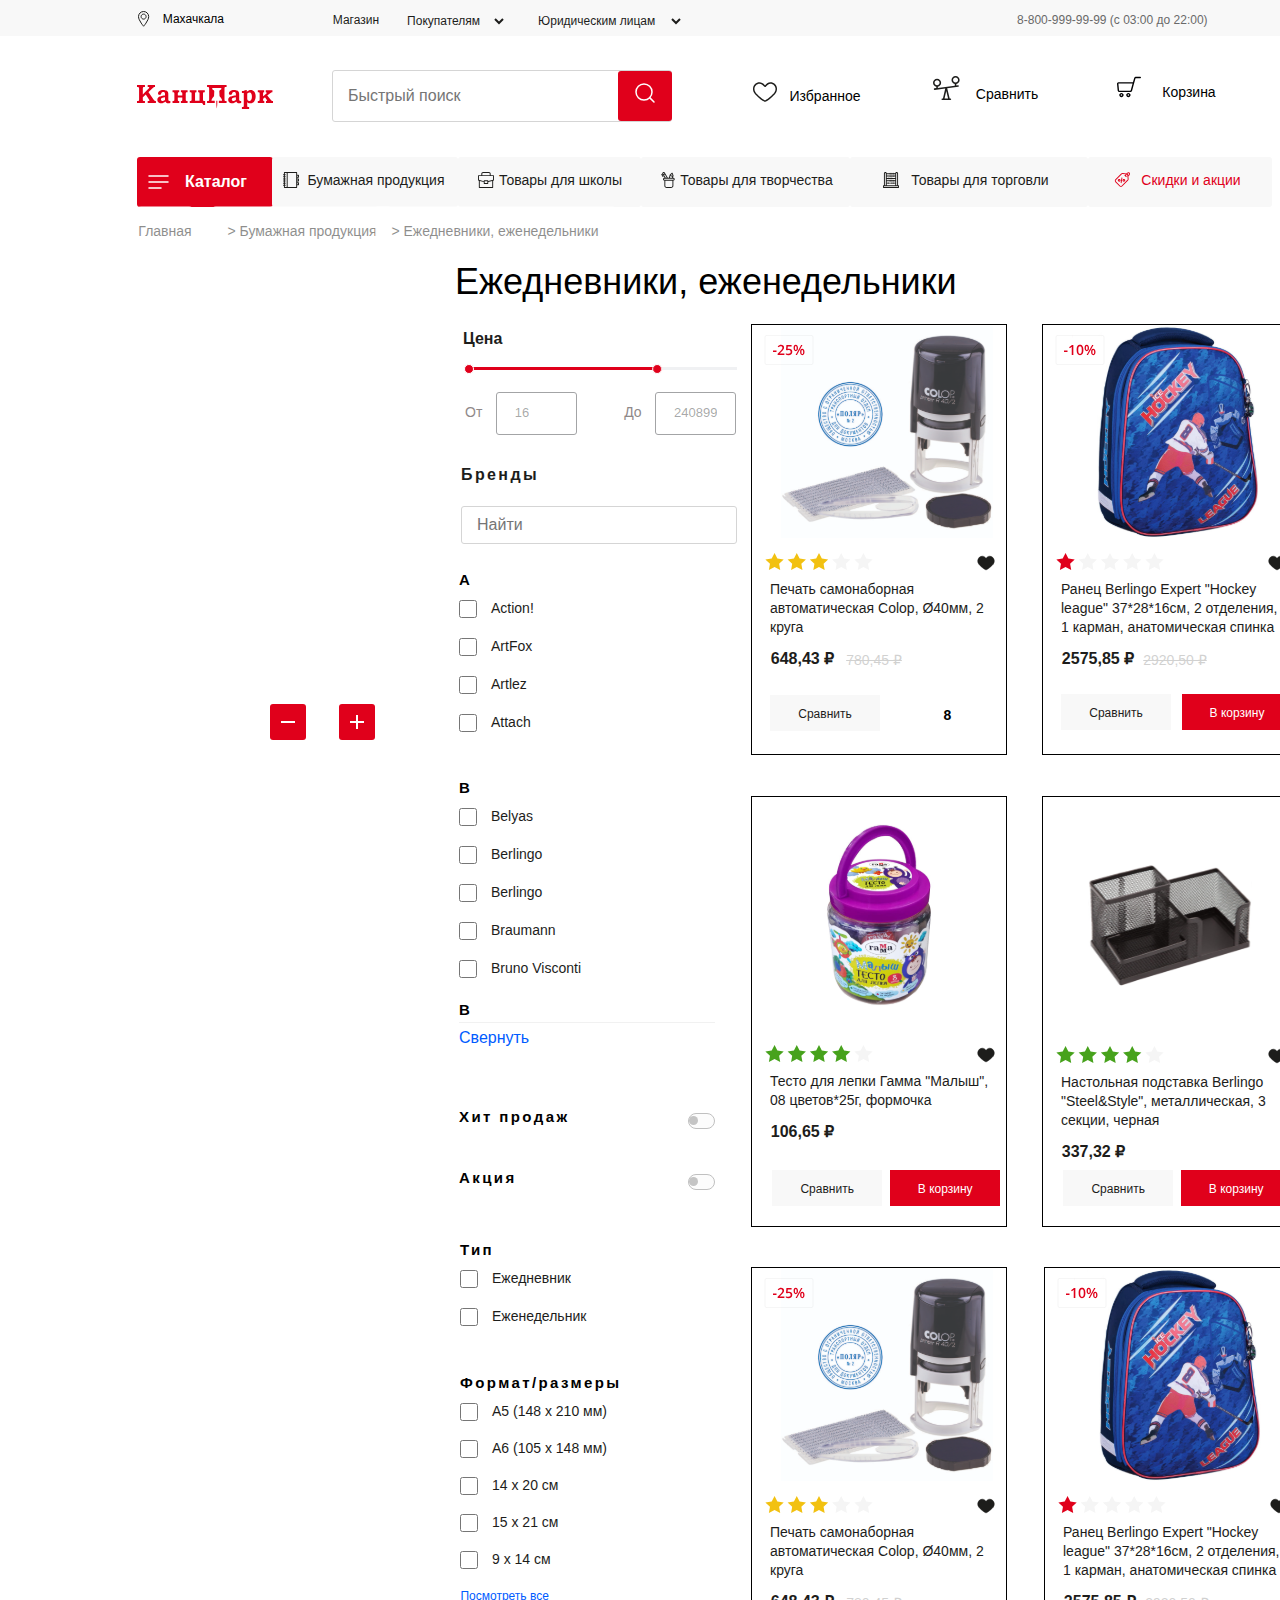
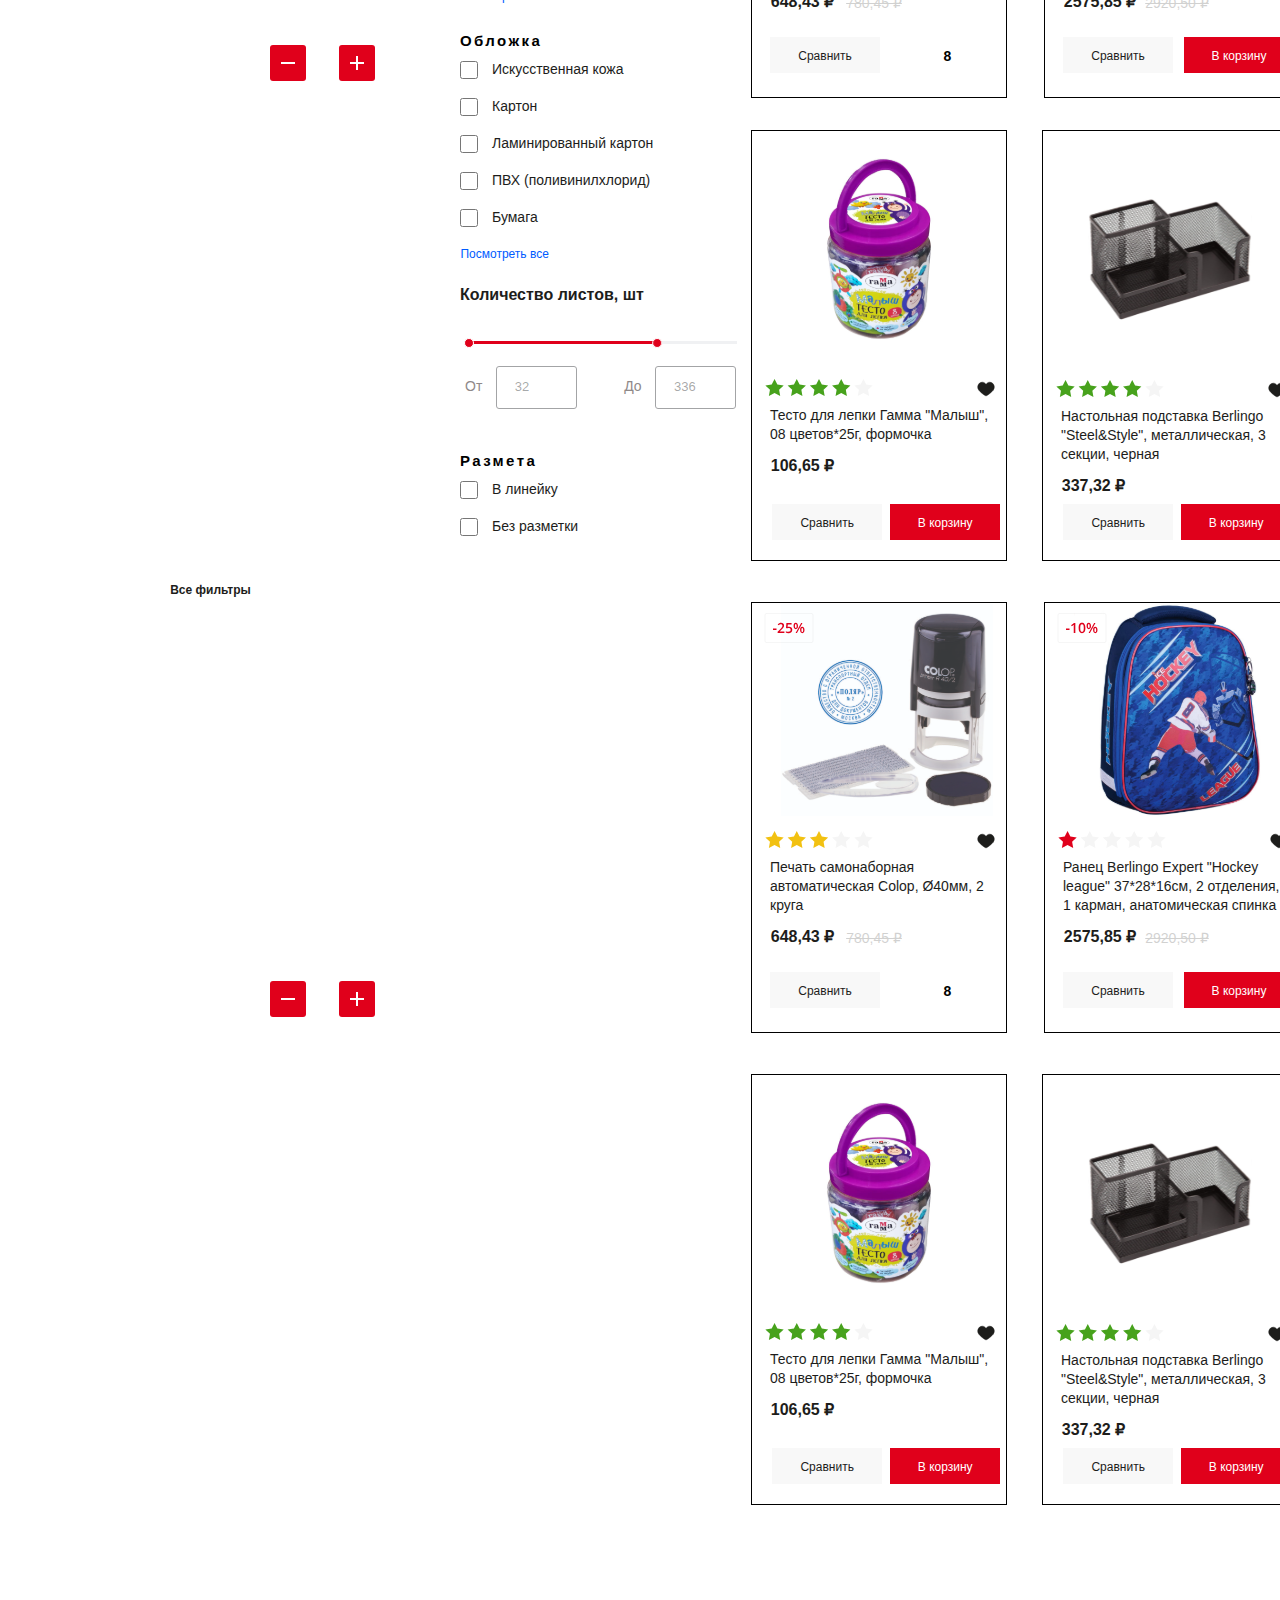
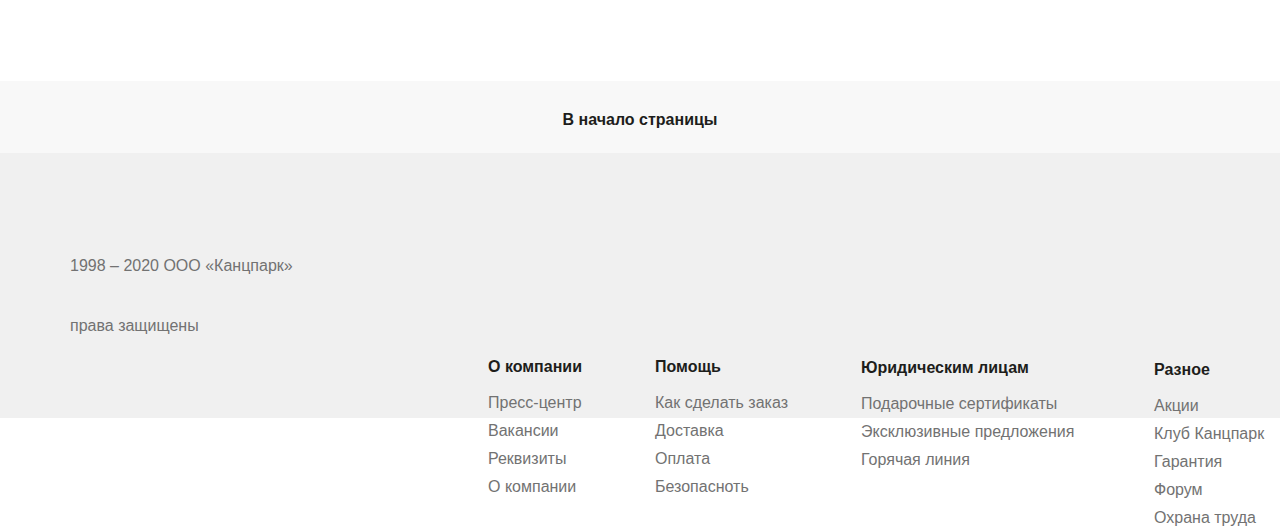
==== commit ad9793eb: "upd file" ====
--- a/pages/index.html
+++ b/pages/index.html
@@ -108,9 +108,9 @@
                     <button type="submite" class=" Filter_button">
                         <h5 class="Filter">Все фильтры</h5>
                     </button>
-                    <!--<button type="submite" class="Home_page">Главная</button>
-					<button type="submite" class="Paper_page"> > Бумажная продукция </button>
-					<button type="submite" class="Diaries_page"> >  Ежедневники, еженедельники</button>-->
+                    <button type="submite" class="Home_page">Главная</button>
+                    <button type="submite" class="Paper_page"> > Бумажная продукция </button>
+                    <button type="submite" class="Diaries_page"> > Ежедневники, еженедельники</button>
                 </div>
             </div>
         </div>
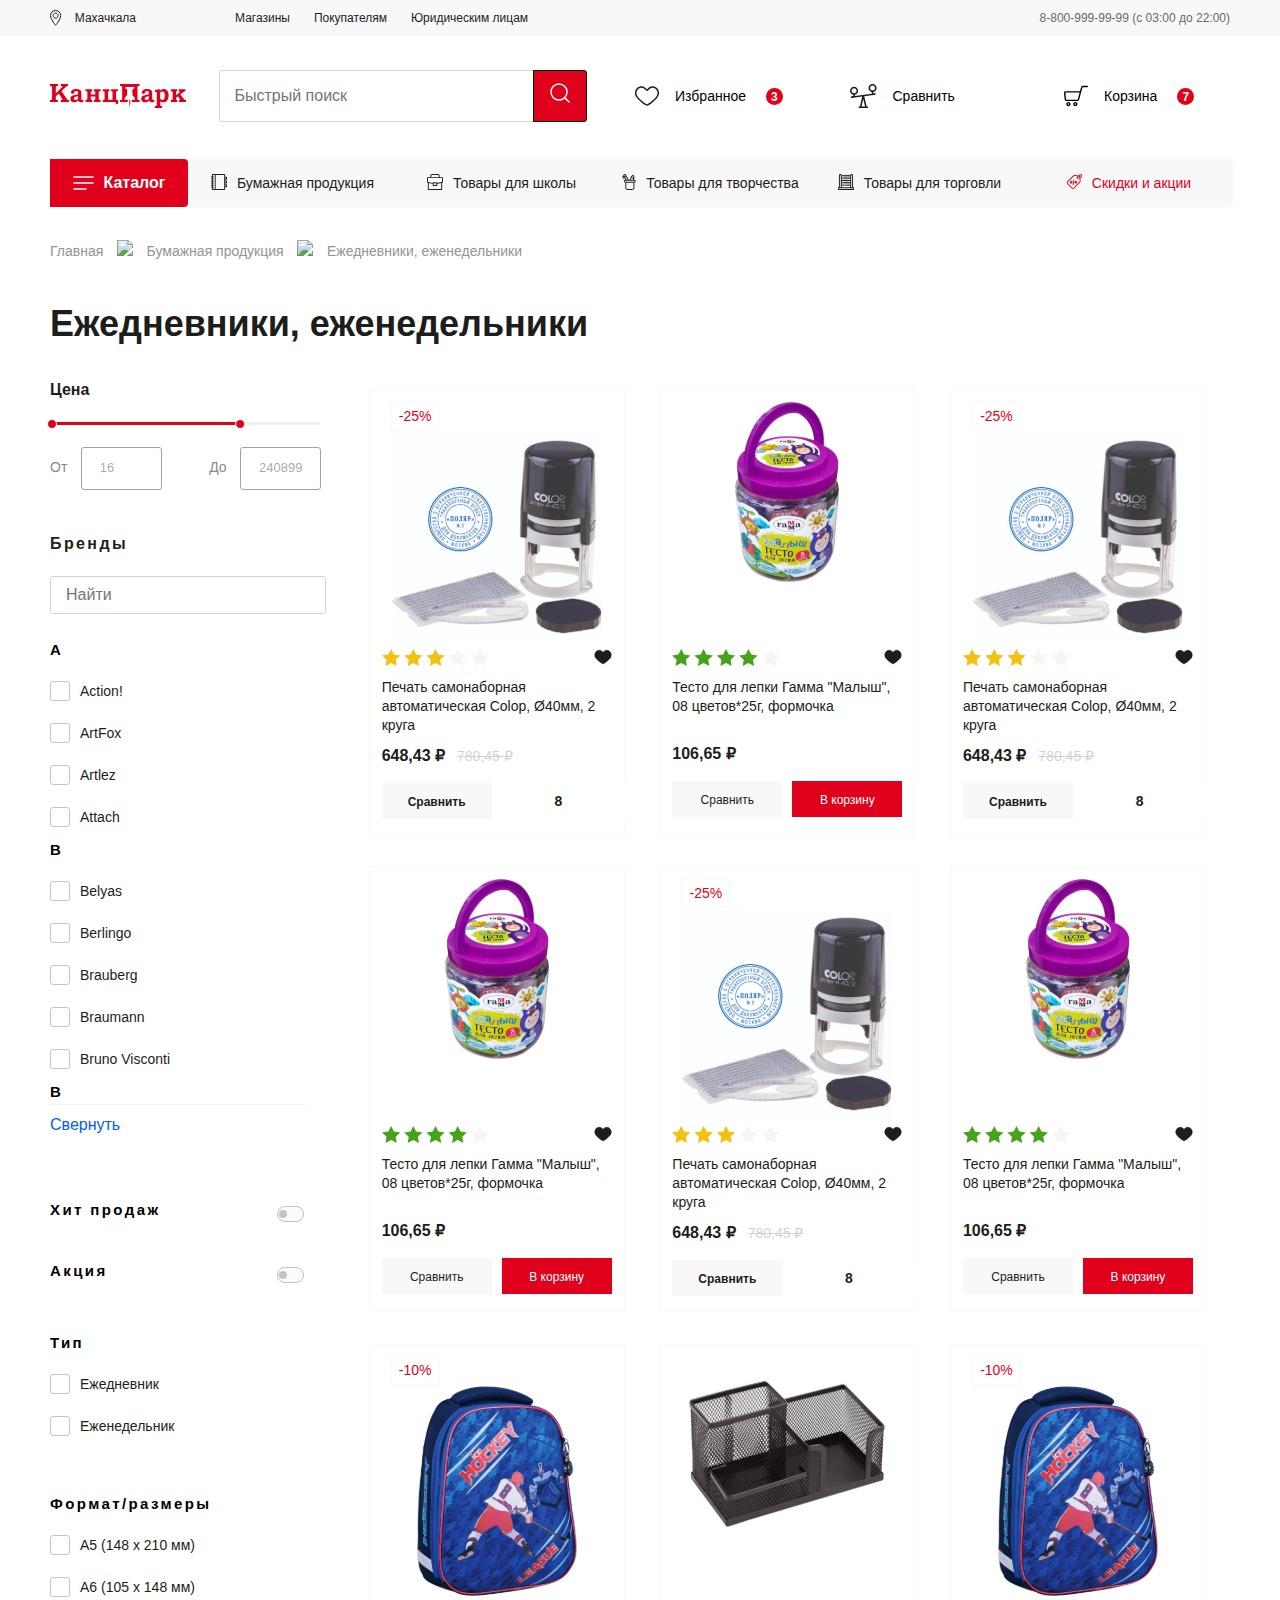
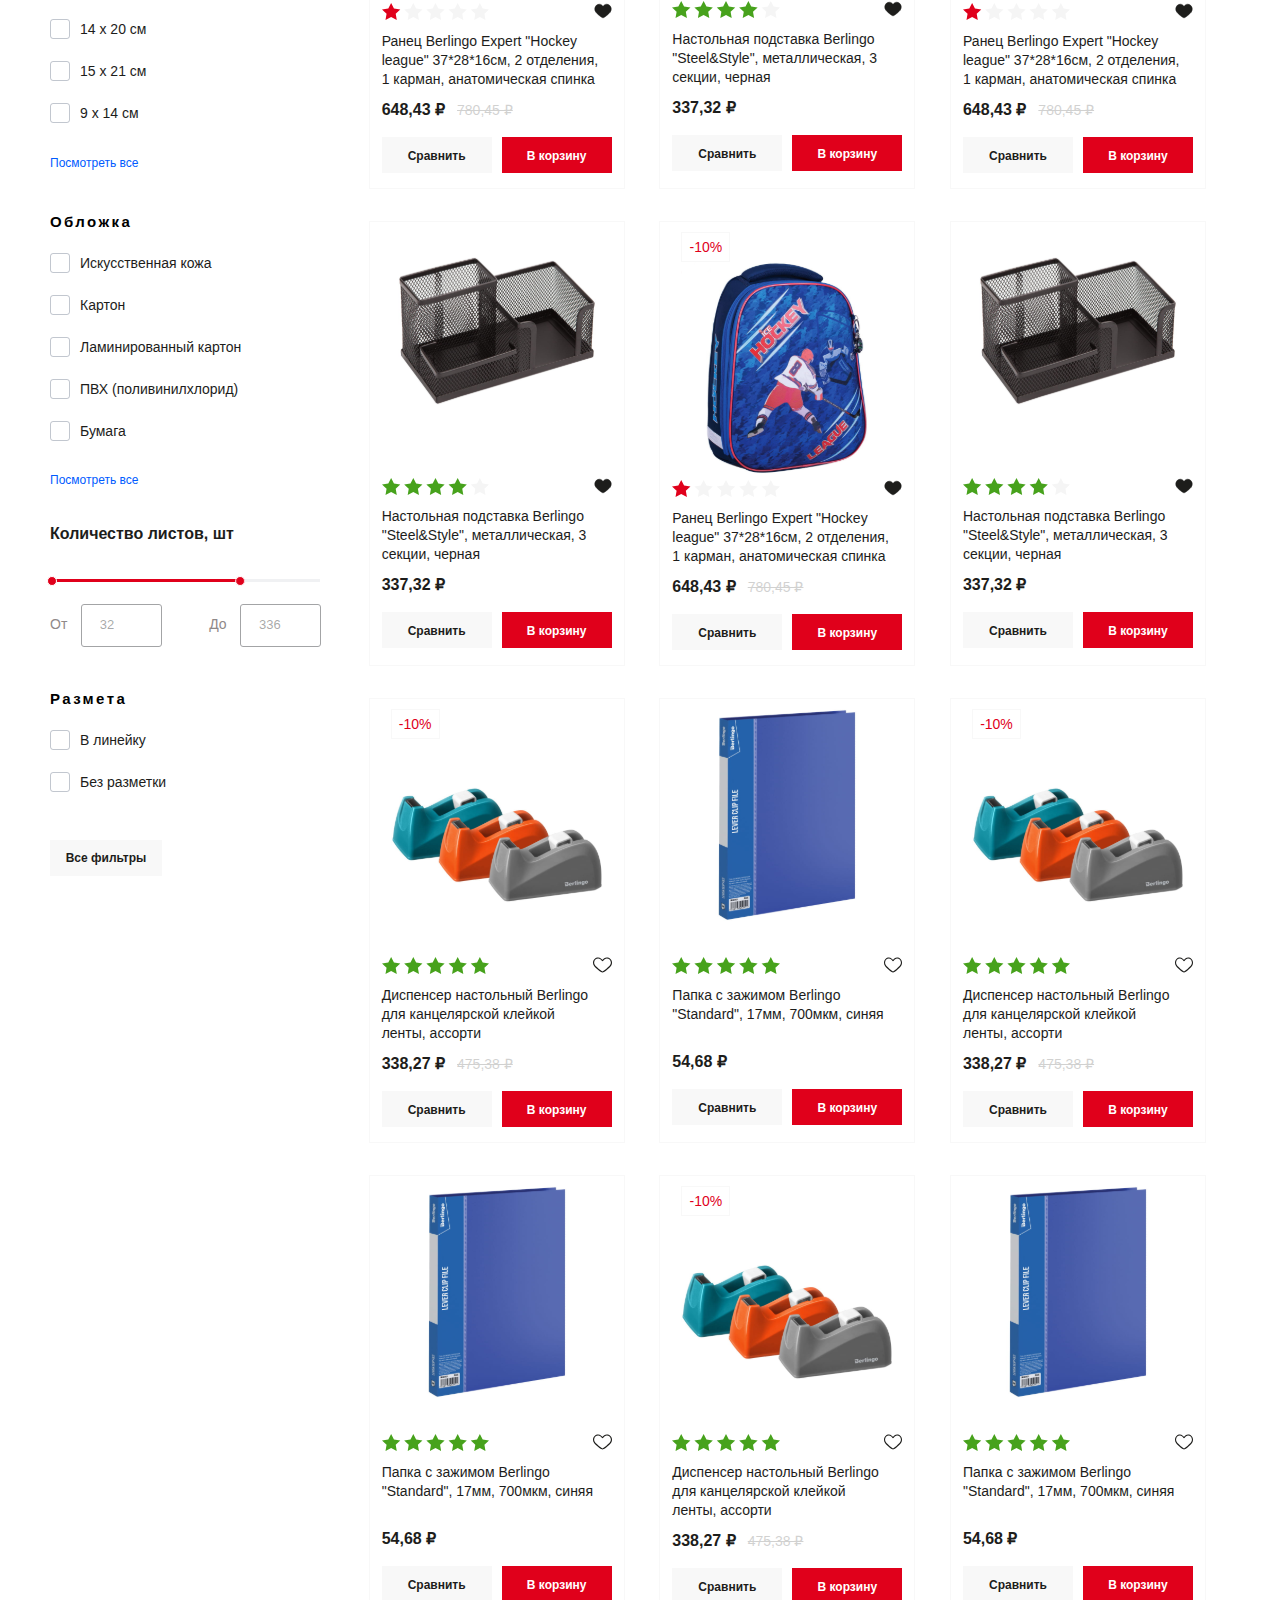
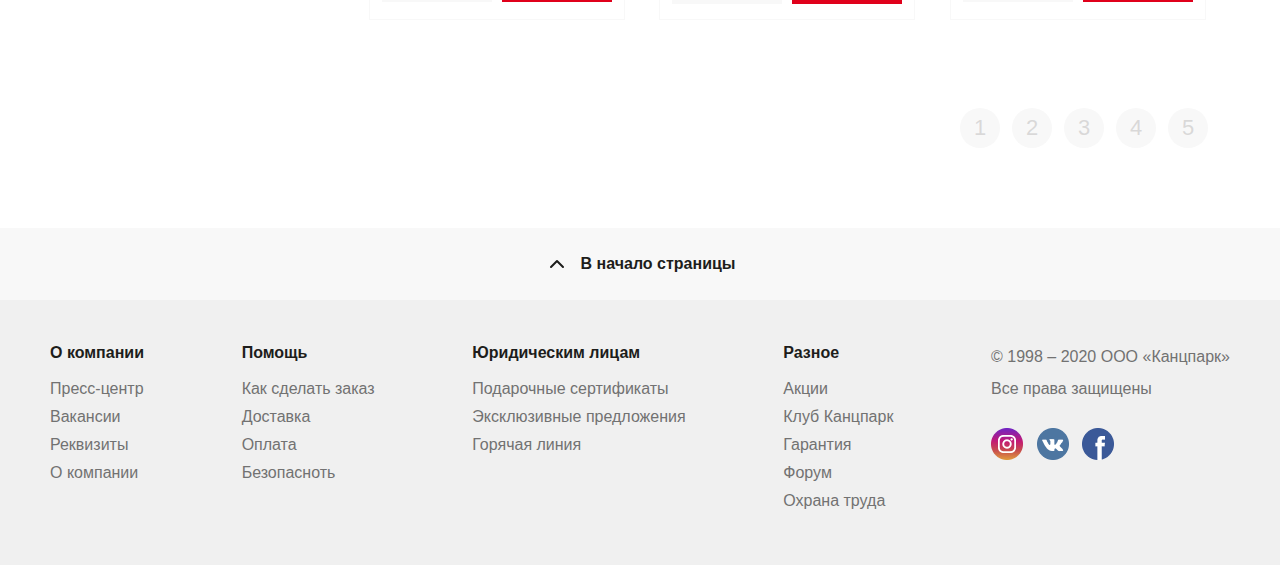
==== commit 9c8a9f6f: "main page" ====
--- a/pages/index.html
+++ b/pages/index.html
@@ -21,49 +21,65 @@
 <body>
 
 
-    <header>
-        <div class="container">
-
-        </div>
-    </header>
     <header class="header">
         <div class="container">
             <div class="info_block">
-                <nav class="shop">
-                    <a href="#"><img src="img/Vector1.svg" alt="Point" class="mark"></a>
-                    <h1 class="info_position">Махачкала</h1>
-                    <a href="#" class="shop_link">Магазин</a>
-                    <form class="buy_form">
-                        <p><select name="Покупателям" class="buy_list">
-                                <optgroup label="Покупателям">
-                                    <option value="r1">Покупателям</option>
-                                    <option value="r2">Товары</option>
-                                    <option value="r3">Ссылки</option>
-                                </optgroup>
-                            </select></p>
-                    </form>
-                    <form class="jur_form">
-                        <p><select name="Юридическим лицам" class="juridical_list">
-                                <optgroup label="Юридическим лицам">
-                                    <option value="r4">Юридическим лицам</option>
-                                    <option value="r5">Лицензия</option>
-                                    <option value="r6">Кампания</option>
-                                </optgroup>
-                            </select></p>
-                    </form>
-                    <a href="tel:+8-800-999-99-99" class="tel_link">8-800-999-99-99 (c 03:00 до 22:00)</a>
-                </nav>
+                <ul class="info_block__list">
+                    <li class="info_block__list-item">
+                        <a href="#" class="info_block__list-item-link">
+                            <img src="img/Vector1.svg" alt="Point" class="mark">
+                            <h3 class="info_position">Махачкала</h3>
+                        </a>
+                    </li>
+                    <li class="info_block__list-item">
+                        <a href="#" class="info_block__list-item-link info_position">Магазины</a>
+                    </li>
+                    <li class="info_block__list-item info_block__list-item--hover info_position info_position--margin">
+                        <span>Покупателям</span>
+                        <ul class="info_block__list-item-list">
+                            <li class="info_block__list-item-list-item">123</li>
+                            <li class="info_block__list-item-list-item">321</li>
+                        </ul>
+                    </li>
+                    <li class="info_block__list-item info_block__list-item--hover">
+                        <a href="#" class="info_block__list-item-link info_position">Юридическим лицам</a>
+                        <ul class="info_block__list-item-list">
+                            <li class="info_block__list-item-list-item">456</li>
+                            <li class="info_block__list-item-list-item">654</li>
+                        </ul>
+                    </li>
+                </ul>
+                <!-- <a href="#" class="shop_link">Магазин</a> -->
+                <!-- <form class="buy_form">
+				<p><select name="Покупателям" class="buy_list">
+					<optgroup label="Покупателям">
+						<option value="r1">Покупателям</option>
+						<option value="r2">Товары</option>
+						<option value="r3">Ссылки</option>
+					</optgroup>
+				</select></p>
+			</form> -->
+                <!-- <form class="jur_form">
+				<p><select name="Юридическим лицам" class="juridical_list">
+					<optgroup label="Юридическим лицам">
+						<option value="r4">Юридическим лицам</option>
+						<option value="r5">Лицензия</option>
+						<option value="r6">Кампания</option>
+					</optgroup>
+				</select></p>
+			</form> -->
+                <a href="tel:+8-800-999-99-99" class="tel_link">8-800-999-99-99 (c 03:00 до 22:00)</a>
             </div>
         </div>
     </header>
-    <section class="section">
+    <section class="search_section">
         <div class="container">
-            <div class="logo">
+            <div class="main">
                 <img src="img/Vector.svg" alt="Логотип">
                 <div class="search_field">
-                    <form>
+                    <form class="search_form">
                         <input type="search" placeholder="Быстрый поиск" class="search">
-                        <button type="submite">
+                        <button type="submite" class="search_button">
                             <img src="img/Frame.svg" alt="поиск">
                         </button>
                     </form>
@@ -71,6 +87,7 @@
                 <button type="submite" class="Favorite_button">
                     <img src="img/VectorH.svg" alt="Heart" class="Heart">
                     <h5 class="Favorite">Избранное</h5>
+                    <span class="message">3</span>
                 </button>
                 <button type="submite" class="Compare_button">
                     <img src="img/VectorJ.svg" alt="Libra" class="libra">
@@ -79,256 +96,242 @@
                 <button type="submite" class="Basket_button">
                     <img src="img/Basket.svg" alt="Truck" class="truck">
                     <h5 class="Basket">Корзина</h5>
+                    <span class="message">7</span>
                 </button>
-                <div class="menu">
-                    <button type="submite" class="Catalog_button">
-                        <img src="img/line.svg" alt="line" class="line">
-                        <h5 class="catalog">Каталог</h5>
-                    </button>
-                    <button type="submite" class="Paper_button">
-                        <img src="img/book.svg" alt="notepad" class="book">
-                        <h5 class="paper">Бумажная продукция</h5>
-                    </button>
-                    <button type="submite" class="Product_button">
-                        <img src="img/back.svg" alt="back" class="back">
-                        <h5 class="product">Товары для школы</h5>
-                    </button>
-                    <button type="submite" class="Creation_button">
-                        <img src="img/pencel.svg" alt="pencel" class="pencel">
-                        <h5 class="Creation">Товары для творчества</h5>
-                    </button>
-                    <button type="submite" class="Trade_button">
-                        <img src="img/calcu.svg" alt="calculator" class="calculator">
-                        <h5 class="Trade">Товары для торговли</h5>
-                    </button>
-                    <button type="submite" class="Stock_button">
-                        <img src="img/tag.svg" alt="tag" class="tag">
-                        <h5 class="Stock">Скидки и акции</h5>
-                    </button>
-                    <button type="submite" class=" Filter_button">
-                        <h5 class="Filter">Все фильтры</h5>
-                    </button>
-                    <button type="submite" class="Home_page">Главная</button>
-                    <button type="submite" class="Paper_page"> > Бумажная продукция </button>
-                    <button type="submite" class="Diaries_page"> > Ежедневники, еженедельники</button>
-                </div>
+            </div>
+            <div class="search_field">
+                <ul class="search_field__list">
+                    <li class="search_field__list catalog__list"><a href="#" class="catalog__link"><img src="img/line.svg" alt="" class="catalog__img">Каталог</a></li>
+                    <li class="search_field__list product__list"><a href="#" class="product__link"><img src="img/book.svg" alt="" class="product__img"><span>Бумажная продукция</span></a></li>
+                    <li class="search_field__list school__list"><a href="#" class="school__link"><img src="img/back.svg" alt="" class="school__img">Товары для школы</a></li>
+                    <li class="search_field__list creation__list"><a href="#" class="creation__link"><img src="img/pencel.svg" alt="" class="creation__img">Товары для творчества</a></li>
+                    <li class="search_field__list trade__list"><a href="#" class="trade__link"><img src="img/calcu.svg" alt="" class="trade__img">Товары для торговли</a></li>
+                    <li class="search_field__list sale__list"><a href="#" class="sale__link"><img src="img/tag.svg" alt="" class="sale__img">Скидки и акции</a></li>
+                </ul>
+            </div>
+            <div class="page_field">
+                <ul class="page_field__list">
+                    <li class="page__home"><a href="#">Главная</a></li>
+                    <li class="page__paper"><a href="#"><img src="img/arrow.svg" class="page__arrow">Бумажная продукция</a></li>
+                    <li class="page__diaries"><a href="#"><img src="img/arrow.svg" class="page__arrow">Ежедневники, еженедельники</a></li>
+                </ul>
             </div>
         </div>
     </section>
-    <section class="section">
-        <h1 class="Diaries">Ежедневники, еженедельники</h1>
-        <div class="sidebar">
-            <h6 class="prise">Цена</h6>
-            <div class="g-range-slider _range-slider-wrap">
-                <div class="_range-slider" data-min="100" data-max="10000" data-start="0,7000"></div>
-                <input type="hidden" class="_min">
-                <input type="hidden" class="_max">
-                <div class="g-range-slider__labels">
-                    <div class="_label-from">0</div>
-                    <div class="_label-to">0</div>
-                </div>
-            </div>
-            <span class="ot">Oт</span>
-            <label class="g-input">
-                <input name="name" type="text" class="g-input__input" placeholder="16">
-                <div class="g-input__sub">Error: invalid name</div>
-            </label>
-            <span class="do">До</span>
-            <label class="g-input_error">
-                <input name="name" type="text" class="g-input__input" placeholder="2408999">
-                <div class="g-input__sub">Error: invalid name</div>
-            </label>
-
-            <div class="brands">
-                <h4 class="brands__text">Бренды</h4>
-                <label class="g-input-brands">
-                    <input name="name" type="text" class="g-input__input__brands" placeholder="Найти">
-                    <div class="g-input__sub">Error: invalid name</div>
-                </label>
-
-                <div class="a_check">
-                    <h4>A</h4>
-                    <label class="g-checkbox_A">
-                        <input type="checkbox" name="" class="g-checkbox__input_A">
-                        <h3 class="check_act">Action!</h3>
-                        <div class="g-checkbox__body_A">
-                            <span class="g-checkbox__text"></span>
-                        </div>
+    <section class="section_bar">
+        <div class="container">
+            <h3 class="text__diaries">Ежедневники, еженедельники</h3>
+            <div class="duo_content">
+                <div class="sidebar">
+                    <span class="prise">Цена</span>
+                    <div class="g-range-slider _range-slider-wrap">
+                        <div class="_range-slider" data-min="100" data-max="10000" data-start="0,7000"></div>
+                        <input type="hidden" class="_min">
+                        <input type="hidden" class="_max">
+                        <div class="g-range-slider__labels">
+                            <div class="_label-from">0</div>
+                            <div class="_label-to">0</div>
+                        </div>
+                    </div>
+                    <span class="ot">Oт</span>
+                    <label class="g-input">
+                        <input name="name" type="text" class="g-input__input" placeholder="16">
+                        <div class="g-input__sub">Error: invalid name</div>
                     </label>
-                    <label class="g-checkbox_A">
-                        <input type="checkbox" name="" class="g-checkbox__input_A">
-                        <h3 class="check_act">ArtFox</h3>
-                        <div class="g-checkbox__body_A">
-                            <span class="g-checkbox__text"></span>
-                        </div>
+                    <span class="do">До</span>
+                    <label class="g-input_error">
+                        <input name="name" type="text" class="g-input__input" placeholder="2408999">
+                        <div class="g-input__sub">Error: invalid name</div>
                     </label>
-                    <label class="g-checkbox_A">
-                        <input type="checkbox" name="" class="g-checkbox__input_A">
-                        <h3 class="check_act">Artlez</h3>
-                        <div class="g-checkbox__body_A">
-                            <span class="g-checkbox__text"></span>
-                        </div>
+                    <h4 class="brands__text">Бренды</h4>
+                    <label class="g-input-brands">
+                        <input name="name" type="text" class="g-input__input__brands" placeholder="Найти">
+                        <div class="g-input__sub">Error: invalid name</div>
                     </label>
-                    <label class="g-checkbox_A">
-                        <input type="checkbox" name="" class="g-checkbox__input_A">
-                        <h3 class="check_act">Attach</h3>
-                        <div class="g-checkbox__body_A">
-                            <span class="g-checkbox__text"></span>
+                    <div class="a_check">
+                        <h4>A</h4>
+                        <label class="g-checkbox">
+                            <input type="checkbox" name="" class="g-checkbox__input">
+                            <div class="g-checkbox__body">
+                                <span class="g-checkbox__box"></span>
+                                <span class="g-checkbox__text">Action!</span>
+                            </div>
+                        </label>
+                        <label class="g-checkbox">
+                            <input type="checkbox" name="" class="g-checkbox__input">
+                            <div class="g-checkbox__body">
+                                <span class="g-checkbox__box"></span>
+                                <span class="g-checkbox__text">ArtFox</span>
+                            </div>
+                        </label>
+                        <label class="g-checkbox">
+                            <input type="checkbox" name="" class="g-checkbox__input">
+                            <div class="g-checkbox__body">
+                                <span class="g-checkbox__box"></span>
+                                <span class="g-checkbox__text">Artlez</span>
+                            </div>
+                        </label>
+                        <label class="g-checkbox">
+                            <input type="checkbox" name="" class="g-checkbox__input">
+                            <div class="g-checkbox__body">
+                                <span class="g-checkbox__box"></span>
+                                <span class="g-checkbox__text">Attach</span>
+                            </div>
+                        </label>
+                    </div>
+                    <h4>B</h4>
+                    <label class="g-checkbox">
+                        <input type="checkbox" name="" class="g-checkbox__input">
+                        <div class="g-checkbox__body">
+                            <span class="g-checkbox__box"></span>
+                            <span class="g-checkbox__text">Belyas</span>
                         </div>
                     </label>
-                </div>
-
-                <div class="b_check">
-                    <h4>B</h4>
-                    <label class="g-checkbox_A">
-                        <input type="checkbox" name="" class="g-checkbox__input_A">
-                        <h3 class="check_act">Belyas</h3>
-                        <div class="g-checkbox__body_A">
-                            <span class="g-checkbox__text"></span>
+                    <label class="g-checkbox">
+                        <input type="checkbox" name="" class="g-checkbox__input">
+                        <div class="g-checkbox__body">
+                            <span class="g-checkbox__box"></span>
+                            <span class="g-checkbox__text">Berlingo</span>
                         </div>
                     </label>
-                    <label class="g-checkbox_A">
-                        <input type="checkbox" name="" class="g-checkbox__input_A">
-                        <h3 class="check_act">Berlingo</h3>
-                        <div class="g-checkbox__body_A">
-                            <span class="g-checkbox__text"></span>
+                    <label class="g-checkbox">
+                        <input type="checkbox" name="" class="g-checkbox__input">
+                        <div class="g-checkbox__body">
+                            <span class="g-checkbox__box"></span>
+                            <span class="g-checkbox__text">Brauberg</span>
                         </div>
                     </label>
-                    <label class="g-checkbox_A">
-                        <input type="checkbox" name="" class="g-checkbox__input_A">
-                        <h3 class="check_act">Berlingo</h3>
-                        <div class="g-checkbox__body_A">
-                            <span class="g-checkbox__text"></span>
+                    <label class="g-checkbox">
+                        <input type="checkbox" name="" class="g-checkbox__input">
+                        <div class="g-checkbox__body">
+                            <span class="g-checkbox__box"></span>
+                            <span class="g-checkbox__text">Braumann</span>
                         </div>
                     </label>
-                    <label class="g-checkbox_A">
-                        <input type="checkbox" name="" class="g-checkbox__input_A">
-                        <h3 class="check_act">Braumann</h3>
-                        <div class="g-checkbox__body_A">
-                            <span class="g-checkbox__text"></span>
+                    <label class="g-checkbox">
+                        <input type="checkbox" name="" class="g-checkbox__input">
+                        <div class="g-checkbox__body">
+                            <span class="g-checkbox__box"></span>
+                            <span class="g-checkbox__text">Bruno Visconti</span>
                         </div>
                     </label>
-                    <label class="g-checkbox_A">
-                        <input type="checkbox" name="" class="g-checkbox__input_A">
-                        <h3 class="check_act">Bruno Visconti</h3>
-                        <div class="g-checkbox__body_A">
-                            <span class="g-checkbox__text"></span>
-                        </div>
-                    </label>
-
                     <h4 class="B">B</h4>
                     <a href="#" class="coll_button">Свернуть</a>
-                </div>
-                <div class="hit_block">
-                    <h4 class="hit">Хит продаж</h4>
-                    <label class="switch">
-                        <input type="checkbox">
-                        <span class="slider round"></span>
-                    </label>
-                </div>
-                <div class="stock_block">
-                    <h4 class="hit">Акция</h4>
-                    <label class="switch">
-                        <input type="checkbox">
-                        <span class="slider round"></span>
-                    </label>
-                </div>
-                <div class="type">
-                    <h4>Тип</h4>
-                    <label class="g-checkbox_A">
-                        <input type="checkbox" name="" class="g-checkbox__input_A">
-                        <h3 class="check_act">Ежедневник</h3>
-                        <div class="g-checkbox__body_A">
-                            <span class="g-checkbox__text"></span>
-                        </div>
-                    </label>
-                    <label class="g-checkbox_A">
-                        <input type="checkbox" name="" class="g-checkbox__input_A">
-                        <h3 class="check_act">Еженедельник</h3>
-                        <div class="g-checkbox__body_A">
-                            <span class="g-checkbox__text"></span>
-                        </div>
-                    </label>
-                </div>
-                <div class="size">
-                    <h4>Формат/размеры</h4>
-                    <label class="g-checkbox_A">
-                        <input type="checkbox" name="" class="g-checkbox__input_A">
-                        <h3 class="check_act">А5 (148 х 210 мм)</h3>
-                        <div class="g-checkbox__body_A">
-                            <span class="g-checkbox__text"></span>
-                        </div>
-                    </label>
-                    <label class="g-checkbox_A">
-                        <input type="checkbox" name="" class="g-checkbox__input_A">
-                        <h3 class="check_act">А6 (105 х 148 мм)</h3>
-                        <div class="g-checkbox__body_A">
-                            <span class="g-checkbox__text"></span>
-                        </div>
-                    </label>
-                    <label class="g-checkbox_A">
-                        <input type="checkbox" name="" class="g-checkbox__input_A">
-                        <h3 class="check_act">14 х 20 см</h3>
-                        <div class="g-checkbox__body_A">
-                            <span class="g-checkbox__text"></span>
-                        </div>
-                    </label>
-                    <label class="g-checkbox_A">
-                        <input type="checkbox" name="" class="g-checkbox__input_A">
-                        <h3 class="check_act">15 х 21 см</h3>
-                        <div class="g-checkbox__body_A">
-                            <span class="g-checkbox__text"></span>
-                        </div>
-                    </label>
-                    <label class="g-checkbox_A">
-                        <input type="checkbox" name="" class="g-checkbox__input_A">
-                        <h3 class="check_act">9 х 14 см</h3>
-                        <div class="g-checkbox__body_A">
-                            <span class="g-checkbox__text"></span>
-                            <a href="#" class="check_all">Посмотреть все</a>
-                        </div>
-                    </label>
+                    <div class="hit_block">
+                        <h4 class="hit">Хит продаж</h4>
+                        <label class="switch">
+                            <input type="checkbox">
+                            <span class="slider round"></span>
+                        </label>
+                    </div>
+                    <div class="stock_block">
+                        <h4 class="hit">Акция</h4>
+                        <label class="switch">
+                            <input type="checkbox">
+                            <span class="slider round"></span>
+                        </label>
+                    </div>
+                    <div class="type">
+                        <h4>Тип</h4>
+                        <label class="g-checkbox">
+                            <input type="checkbox" name="" class="g-checkbox__input">
+                            <div class="g-checkbox__body">
+                                <span class="g-checkbox__box"></span>
+                                <span class="g-checkbox__text">Ежедневник</span>
+                            </div>
+                        </label>
+                        <label class="g-checkbox">
+                            <input type="checkbox" name="" class="g-checkbox__input">
+                            <div class="g-checkbox__body">
+                                <span class="g-checkbox__box"></span>
+                                <span class="g-checkbox__text">Еженедельник</span>
+                            </div>
+                        </label>
+                        <div class="size__bar">
+                            <h4>Формат/размеры</h4>
+                            <label class="g-checkbox">
+                                <input type="checkbox" name="" class="g-checkbox__input">
+                                <div class="g-checkbox__body">
+                                    <span class="g-checkbox__box"></span>
+                                    <span class="g-checkbox__text">А5 (148 х 210 мм)</span>
+                                </div>
+                            </label>
+                            <label class="g-checkbox">
+                                <input type="checkbox" name="" class="g-checkbox__input">
+                                <div class="g-checkbox__body">
+                                    <span class="g-checkbox__box"></span>
+                                    <span class="g-checkbox__text">А6 (105 х 148 мм)</span>
+                                </div>
+                            </label>
+                            <label class="g-checkbox">
+                                <input type="checkbox" name="" class="g-checkbox__input">
+                                <div class="g-checkbox__body">
+                                    <span class="g-checkbox__box"></span>
+                                    <span class="g-checkbox__text">14 х 20 см</span>
+                                </div>
+                            </label>
+                            <label class="g-checkbox">
+                                <input type="checkbox" name="" class="g-checkbox__input">
+                                <div class="g-checkbox__body">
+                                    <span class="g-checkbox__box"></span>
+                                    <span class="g-checkbox__text">15 х 21 см</span>
+                                </div>
+                            </label>
+                            <label class="g-checkbox">
+                                <input type="checkbox" name="" class="g-checkbox__input">
+                                <div class="g-checkbox__body">
+                                    <span class="g-checkbox__box"></span>
+                                    <span class="g-checkbox__text">9 х 14 см</span>
+                                </div>
+                            </label>
+                            <div class="view__button">
+                                <a href="#" class="view__link">Посмотреть все</a>
+                            </div>
+                        </div>
+                    </div>
                     <div class="cover">
                         <h4>Обложка</h4>
-                        <label class="g-checkbox_A">
-                            <input type="checkbox" name="" class="g-checkbox__input_A">
-                            <h3 class="check_act">Искусственная кожа</h3>
-                            <div class="g-checkbox__body_A">
-                                <span class="g-checkbox__text"></span>
-                            </div>
-                        </label>
-                        <label class="g-checkbox_A">
-                            <input type="checkbox" name="" class="g-checkbox__input_A">
-                            <h3 class="check_act">Картон</h3>
-                            <div class="g-checkbox__body_A">
-                                <span class="g-checkbox__text"></span>
-                            </div>
-                        </label>
-                        <label class="g-checkbox_A">
-                            <input type="checkbox" name="" class="g-checkbox__input_A">
-                            <h3 class="check_act">Ламинированный картон</h3>
-                            <div class="g-checkbox__body_A">
-                                <span class="g-checkbox__text"></span>
-                            </div>
-                        </label>
-                        <label class="g-checkbox_A">
-                            <input type="checkbox" name="" class="g-checkbox__input_A">
-                            <h3 class="check_act">ПВХ (поливинилхлорид)</h3>
-                            <div class="g-checkbox__body_A">
-                                <span class="g-checkbox__text"></span>
-                            </div>
-                        </label>
-                        <label class="g-checkbox_A">
-                            <input type="checkbox" name="" class="g-checkbox__input_A">
-                            <h3 class="check_act">Бумага</h3>
-                            <div class="g-checkbox__body_A">
-                                <span class="g-checkbox__text"></span>
-                                <a href="#" class="check_all">Посмотреть все</a>
-                            </div>
-                        </label>
-                    </div>
-                    <h6 class="paper_col">Количество листов, шт</h6>
+                        <label class="g-checkbox">
+                            <input type="checkbox" name="" class="g-checkbox__input">
+                            <div class="g-checkbox__body">
+                                <span class="g-checkbox__box"></span>
+                                <span class="g-checkbox__text">Искусственная кожа</span>
+                            </div>
+                        </label>
+                        <label class="g-checkbox">
+                            <input type="checkbox" name="" class="g-checkbox__input">
+                            <div class="g-checkbox__body">
+                                <span class="g-checkbox__box"></span>
+                                <span class="g-checkbox__text">Картон</span>
+                            </div>
+                        </label>
+                        <label class="g-checkbox">
+                            <input type="checkbox" name="" class="g-checkbox__input">
+                            <div class="g-checkbox__body">
+                                <span class="g-checkbox__box"></span>
+                                <span class="g-checkbox__text">Ламинированный картон</span>
+                            </div>
+                        </label>
+                        <label class="g-checkbox">
+                            <input type="checkbox" name="" class="g-checkbox__input">
+                            <div class="g-checkbox__body">
+                                <span class="g-checkbox__box"></span>
+                                <span class="g-checkbox__text">ПВХ (поливинилхлорид)</span>
+                            </div>
+                        </label>
+                        <label class="g-checkbox">
+                            <input type="checkbox" name="" class="g-checkbox__input">
+                            <div class="g-checkbox__body">
+                                <span class="g-checkbox__box"></span>
+                                <span class="g-checkbox__text">Бумага</span>
+                            </div>
+                        </label>
+                        <div class="view__button">
+                            <a href="#" class="view__link">Посмотреть все</a>
+                        </div>
+                    </div>
                     <div class="paper_slider">
+                        <h6 class="paper_col">Количество листов, шт</h6>
                         <div class="g-range-slider _range-slider-wrap">
                             <div class="_range-slider" data-min="100" data-max="10000" data-start="0,7000"></div>
                             <input type="hidden" class="_min">
@@ -353,382 +356,479 @@
                     </div>
                     <div class="markup">
                         <h4 class="markup_text">Размета</h4>
-                        <label class="g-checkbox_A">
-                            <input type="checkbox" name="" class="g-checkbox__input_A">
-                            <h3 class="check_act">В линейку</h3>
-                            <div class="g-checkbox__body_A">
-                                <span class="g-checkbox__text"></span>
-                            </div>
-                            <input type="checkbox" name="" class="g-checkbox__input_A">
-                            <h3 class="check_act">Без разметки</h3>
-                            <div class="g-checkbox__body_A">
-                                <span class="g-checkbox__text"></span>
-                                </button>
-                            </div>
-                        </label>
+                        <label class="g-checkbox">
+                            <input type="checkbox" name="" class="g-checkbox__input">
+                            <div class="g-checkbox__body">
+                                <span class="g-checkbox__box"></span>
+                                <span class="g-checkbox__text">В линейку</span>
+                            </div>
+                        </label>
+                        <label class="g-checkbox">
+                            <input type="checkbox" name="" class="g-checkbox__input">
+                            <div class="g-checkbox__body">
+                                <span class="g-checkbox__box"></span>
+                                <span class="g-checkbox__text">Без разметки</span>
+                            </div>
+                        </label>
+                    </div>
+                    <div class="filter__button">
+                        <a href="#" class="filter_button"><span class="filter">Все фильтры</span></a>
                     </div>
                 </div>
+                <div class="content">
+                    <div class="product-item">
+                        <a href="#" class="pech__link">
+                            <div class="product_skidka">
+                                <span class="skidka">-25%</span>
+                            </div>
+                            <img src="img/pech.svg" class="pech">
+                        </a>
+                        <div class="product-list">
+                            <div class="product__rate">
+                                <img src="img/glstar.svg" alt="" class="glstar">
+                                <img src="img/lover.svg" alt="" class="lover">
+                            </div>
+                            <div>
+                                <h3 class="pechat">Печать самонаборная<br> автоматическая Colop, Ø40мм, 2<br> круга</h3>
+                                <div class="product__price">
+                                    <span class="new_price">648,43 ₽</span>
+                                    <span class="old_price">780,45 ₽</span>
+                                </div>
+                            </div>
+                            <div class="product__button">
+                                <a href="#" class="C_button">Сравнить</a>
+                                <a href="#" class="minus__link"><img src="img/minus.svg" alt=""></a>
+                                <span class="kov_numb">8</span>
+                                <a href="#" class="plus__link"><img src="img/plus.svg" alt=""></a>
+                            </div>
+                        </div>
+                    </div>
+                    <div class="product-item">
+                        <a href="#" class="testo_link"><img src="img/testo.svg" class="testo"></a>
+                        <div class="product-list">
+                            <div class="product__rate__gr">
+                                <img src="img/grstar.svg" alt="" class="grstar">
+                                <img src="img/lover.svg" alt="" class="lover">
+                            </div>
+                            <h3 class="pechat">Тесто для лепки Гамма "Малыш",<br> 08 цветов*25г, формочка</h3>
+                            <div class="product__standart__price">
+                                <span class="standart_price">106,65 ₽</span>
+                            </div>
+                            <div class="product__button">
+                                <a href="#" class="C_button_S">Сравнить</a>
+                                <a href="#" class="pannier_button">В корзину</a>
+                            </div>
+                        </div>
+                    </div>
+                    <div class="product-item">
+                        <a href="#" class="pech__link">
+                            <div class="product_skidka">
+                                <span class="skidka">-25%</span>
+                            </div>
+                            <img src="img/pech.svg" class="pech">
+                        </a>
+                        <div class="product-list">
+                            <div class="product__rate">
+                                <img src="img/glstar.svg" alt="" class="glstar">
+                                <img src="img/lover.svg" alt="" class="lover">
+                            </div>
+                            <div>
+                                <h3 class="pechat">Печать самонаборная<br> автоматическая Colop, Ø40мм, 2<br> круга</h3>
+                                <div class="product__price">
+                                    <span class="new_price">648,43 ₽</span>
+                                    <span class="old_price">780,45 ₽</span>
+                                </div>
+                            </div>
+                            <div class="product__button">
+                                <a href="" class="C_button">Сравнить</a>
+                                <a href="#" class="minus__link"><img src="img/minus.svg" alt=""></a>
+                                <span class="kov_numb">8</span>
+                                <a href="#" class="plus__link"><img src="img/plus.svg" alt=""></a>
+                            </div>
+                        </div>
+                    </div>
+                    <div class="product-item">
+                        <a href="#" class="testo_link"><img src="img/testo.svg" class="testo"></a>
+                        <div class="product-list">
+                            <div class="product__rate__gr">
+                                <img src="img/grstar.svg" alt="" class="grstar">
+                                <img src="img/lover.svg" alt="" class="lover">
+                            </div>
+                            <h3 class="pechat">Тесто для лепки Гамма "Малыш",<br> 08 цветов*25г, формочка</h3>
+                            <div class="product__standart__price">
+                                <span class="standart_price">106,65 ₽</span>
+                            </div>
+                            <div class="product__button">
+                                <a href="#" class="C_button_S">Сравнить</a>
+                                <a href="#" class="pannier_button">В корзину</a>
+                            </div>
+                        </div>
+                    </div>
+                    <div class="product-item">
+                        <a href="#" class="pech__link">
+                            <div class="product_skidka">
+                                <span class="skidka">-25%</span>
+                            </div>
+                            <img src="img/pech.svg" class="pech">
+                        </a>
+                        <div class="product-list">
+                            <div class="product__rate">
+                                <img src="img/glstar.svg" alt="" class="glstar">
+                                <img src="img/lover.svg" alt="" class="lover">
+                            </div>
+                            <div>
+                                <h3 class="pechat">Печать самонаборная<br> автоматическая Colop, Ø40мм, 2<br> круга</h3>
+                                <div class="product__price">
+                                    <span class="new_price">648,43 ₽</span>
+                                    <span class="old_price">780,45 ₽</span>
+                                </div>
+                            </div>
+                            <div class="product__button">
+                                <a href="" class="C_button">Сравнить</a>
+                                <a href="#" class="minus__link"><img src="img/minus.svg" alt=""></a>
+                                <span class="kov_numb">8</span>
+                                <a href="#" class="plus__link"><img src="img/plus.svg" alt=""></a>
+                            </div>
+                        </div>
+                    </div>
+                    <div class="product-item">
+                        <a href="#" class="testo_link"><img src="img/testo.svg" class="testo"></a>
+                        <div class="product-list">
+                            <div class="product__rate__gr">
+                                <img src="img/grstar.svg" alt="" class="grstar">
+                                <img src="img/lover.svg" alt="" class="lover">
+                            </div>
+                            <h3 class="pechat">Тесто для лепки Гамма "Малыш",<br> 08 цветов*25г, формочка</h3>
+                            <div class="product__standart__price">
+                                <span class="standart_price">106,65 ₽</span>
+                            </div>
+                            <div class="product__button">
+                                <a href="#" class="C_button_S">Сравнить</a>
+                                <a href="#" class="pannier_button">В корзину</a>
+                            </div>
+                        </div>
+                    </div>
+                    <div class="product-item">
+                        <a href="#" class="back__link">
+                            <div class="product_skidka">
+                                <span class="skidka">-10%</span>
+                            </div>
+                            <img src="img/backpack.svg" class="pech">
+                        </a>
+                        <div class="product-list">
+                            <div class="product__rate">
+                                <img src="img/rdstar.svg" alt="" class="glstar">
+                                <img src="img/lover.svg" alt="" class="lover">
+                            </div>
+                            <div>
+                                <h3 class="pechat">Ранец Berlingo Expert "Hockey<br> league" 37*28*16см, 2 отделения,<br> 1 карман, анатомическая спинка</h3>
+                                <div class="product__price">
+                                    <span class="new_price">648,43 ₽</span>
+                                    <span class="old_price">780,45 ₽</span>
+                                </div>
+                            </div>
+                            <div class="product__button">
+                                <a href="#" class="C_button">Сравнить</a>
+                                <a href="#" class="pannier_button_b">В корзину</a>
+                            </div>
+                        </div>
+                    </div>
+                    <div class="product-item">
+                        <a href="#" class="stand__link"><img src="img/stand.svg" class="stand"></a>
+                        <div class="product-list">
+                            <div class="product__rate__stand">
+                                <img src="img/grstar.svg" alt="" class="grstar">
+                                <img src="img/lover.svg" alt="" class="lover">
+                            </div>
+                            <h3 class="pechat">Настольная подставка Berlingo<br> "Steel&Style", металлическая, 3<br> секции, черная</h3>
+                            <div class="product__stand__price">
+                                <span class="standart_price">337,32 ₽</span>
+                            </div>
+                            <div class="product__button">
+                                <a href="#" class="C_button_N">Сравнить</a>
+                                <a href="#" class="pannier_button_n">В корзину</a>
+                            </div>
+                        </div>
+                    </div>
+                    <div class="product-item">
+                        <a href="#" class="back__link">
+                            <div class="product_skidka">
+                                <span class="skidka">-10%</span>
+                            </div>
+                            <img src="img/backpack.svg" class="pech">
+                        </a>
+                        <div class="product-list">
+                            <div class="product__rate">
+                                <img src="img/rdstar.svg" alt="" class="glstar">
+                                <img src="img/lover.svg" alt="" class="lover">
+                            </div>
+                            <div>
+                                <h3 class="pechat">Ранец Berlingo Expert "Hockey<br> league" 37*28*16см, 2 отделения,<br> 1 карман, анатомическая спинка</h3>
+                                <div class="product__price">
+                                    <span class="new_price">648,43 ₽</span>
+                                    <span class="old_price">780,45 ₽</span>
+                                </div>
+                            </div>
+                            <div class="product__button">
+                                <a href="#" class="C_button">Сравнить</a>
+                                <a href="#" class="pannier_button_b">В корзину</a>
+                            </div>
+                        </div>
+                    </div>
+                    <div class="product-item">
+                        <a href="#" class="stand__link"><img src="img/stand.svg" class="stand"></a>
+                        <div class="product-list">
+                            <div class="product__rate__stand">
+                                <img src="img/grstar.svg" alt="" class="grstar">
+                                <img src="img/lover.svg" alt="" class="lover">
+                            </div>
+                            <h3 class="pechat">Настольная подставка Berlingo<br> "Steel&Style", металлическая, 3<br> секции, черная</h3>
+                            <div class="product__stand__price">
+                                <span class="standart_price">337,32 ₽</span>
+                            </div>
+                            <div class="product__button">
+                                <a href="#" class="C_button_N">Сравнить</a>
+                                <a href="#" class="pannier_button_n">В корзину</a>
+                            </div>
+                        </div>
+                    </div>
+                    <div class="product-item">
+                        <a href="#" class="back__link">
+                            <div class="product_skidka">
+                                <span class="skidka">-10%</span>
+                            </div>
+                            <img src="img/backpack.svg" class="pech">
+                        </a>
+                        <div class="product-list">
+                            <div class="product__rate">
+                                <img src="img/rdstar.svg" alt="" class="glstar">
+                                <img src="img/lover.svg" alt="" class="lover">
+                            </div>
+                            <div>
+                                <h3 class="pechat">Ранец Berlingo Expert "Hockey<br> league" 37*28*16см, 2 отделения,<br> 1 карман, анатомическая спинка</h3>
+                                <div class="product__price">
+                                    <span class="new_price">648,43 ₽</span>
+                                    <span class="old_price">780,45 ₽</span>
+                                </div>
+                            </div>
+                            <div class="product__button">
+                                <a href="#" class="C_button">Сравнить</a>
+                                <a href="#" class="pannier_button_b">В корзину</a>
+                            </div>
+                        </div>
+                    </div>
+                    <div class="product-item">
+                        <a href="#" class="stand__link"><img src="img/stand.svg" class="stand"></a>
+                        <div class="product-list">
+                            <div class="product__rate__stand">
+                                <img src="img/grstar.svg" alt="" class="grstar">
+                                <img src="img/lover.svg" alt="" class="lover">
+                            </div>
+                            <h3 class="pechat">Настольная подставка Berlingo<br> "Steel&Style", металлическая, 3<br> секции, черная</h3>
+                            <div class="product__stand__price">
+                                <span class="standart_price">337,32 ₽</span>
+                            </div>
+                            <div class="product__button">
+                                <a href="#" class="C_button_N">Сравнить</a>
+                                <a href="#" class="pannier_button_n">В корзину</a>
+                            </div>
+                        </div>
+                    </div>
+                    <div class="product-item">
+                        <a href="#" class="dispenser__link">
+                            <div class="product_skidka">
+                                <span class="skidka">-10%</span>
+                            </div>
+                            <img src="img/Dispenser.svg" class="pech">
+                        </a>
+                        <div class="product-list">
+                            <div class="product__rate_fl">
+                                <img src="img/flstar.svg" alt="" class="glstar">
+                                <img src="img/nheart.svg" alt="" class="lover">
+                            </div>
+                            <div>
+                                <h3 class="pechat">Диспенсер настольный Berlingo<br> для канцелярской клейкой<br> ленты, ассорти</h3>
+                                <div class="product__price">
+                                    <span class="new_price">338,27 ₽</span>
+                                    <span class="old_price_s">475,38 ₽</span>
+                                </div>
+                            </div>
+                            <div class="product__button">
+                                <a href="" class="C_button">Сравнить</a>
+                                <a href="" class="pannier_button_b">В корзину</a>
+                            </div>
+                        </div>
+                    </div>
+                    <div class="product-item">
+                        <a href="#" class="folder__link"><img src="img/folder.svg" class="stand"></a>
+                        <div class="product-list">
+                            <div class="product__rate_fl">
+                                <img src="img/flstar.svg" alt="" class="glstar">
+                                <img src="img/nheart.svg" alt="" class="lover">
+                            </div>
+                            <h3 class="pechat">Папка с зажимом Berlingo<br> "Standard", 17мм, 700мкм, синяя</h3>
+                            <div class="product__folder__price">
+                                <span class="standart_price">54,68 ₽</span>
+                            </div>
+                            <div class="product__button">
+                                <a href="#" class="C_button_N">Сравнить</a>
+                                <a href="#" class="pannier_button_n">В корзину</a>
+                            </div>
+                        </div>
+                    </div>
+                    <div class="product-item">
+                        <a href="#" class="dispenser__link">
+                            <div class="product_skidka">
+                                <span class="skidka">-10%</span>
+                            </div>
+                            <img src="img/Dispenser.svg" class="pech">
+                        </a>
+                        <div class="product-list">
+                            <div class="product__rate_fl">
+                                <img src="img/flstar.svg" alt="" class="glstar">
+                                <img src="img/nheart.svg" alt="" class="lover">
+                            </div>
+                            <div>
+                                <h3 class="pechat">Диспенсер настольный Berlingo<br> для канцелярской клейкой<br> ленты, ассорти</h3>
+                                <div class="product__price">
+                                    <span class="new_price">338,27 ₽</span>
+                                    <span class="old_price_s">475,38 ₽</span>
+                                </div>
+                            </div>
+                            <div class="product__button">
+                                <a href="" class="C_button">Сравнить</a>
+                                <a href="" class="pannier_button_b">В корзину</a>
+                            </div>
+                        </div>
+                    </div>
+                    <div class="product-item">
+                        <a href="#" class="folder__link"><img src="img/folder.svg" class="stand"></a>
+                        <div class="product-list">
+                            <div class="product__rate_fl">
+                                <img src="img/flstar.svg" alt="" class="glstar">
+                                <img src="img/nheart.svg" alt="" class="lover">
+                            </div>
+                            <h3 class="pechat">Папка с зажимом Berlingo<br> "Standard", 17мм, 700мкм, синяя</h3>
+                            <div class="product__folder__price">
+                                <span class="standart_price">54,68 ₽</span>
+                            </div>
+                            <div class="product__button">
+                                <a href="#" class="C_button_N">Сравнить</a>
+                                <a href="#" class="pannier_button_n">В корзину</a>
+                            </div>
+                        </div>
+                    </div>
+                    <div class="product-item">
+                        <a href="#" class="dispenser__link">
+                            <div class="product_skidka">
+                                <span class="skidka">-10%</span>
+                            </div>
+                            <img src="img/Dispenser.svg" class="pech">
+                        </a>
+                        <div class="product-list">
+                            <div class="product__rate_fl">
+                                <img src="img/flstar.svg" alt="" class="glstar">
+                                <img src="img/nheart.svg" alt="" class="lover">
+                            </div>
+                            <div>
+                                <h3 class="pechat">Диспенсер настольный Berlingo<br> для канцелярской клейкой<br> ленты, ассорти</h3>
+                                <div class="product__price">
+                                    <span class="new_price">338,27 ₽</span>
+                                    <span class="old_price_s">475,38 ₽</span>
+                                </div>
+                            </div>
+                            <div class="product__button">
+                                <a href="" class="C_button">Сравнить</a>
+                                <a href="" class="pannier_button_b">В корзину</a>
+                            </div>
+                        </div>
+                    </div>
+                    <div class="product-item">
+                        <a href="#" class="folder__link"><img src="img/folder.svg" class="stand"></a>
+                        <div class="product-list">
+                            <div class="product__rate_fl">
+                                <img src="img/flstar.svg" alt="" class="glstar">
+                                <img src="img/nheart.svg" alt="" class="lover">
+                            </div>
+                            <h3 class="pechat">Папка с зажимом Berlingo<br> "Standard", 17мм, 700мкм, синяя</h3>
+                            <div class="product__folder__price">
+                                <span class="standart_price">54,68 ₽</span>
+                            </div>
+                            <div class="product__button">
+                                <a href="#" class="C_button_N">Сравнить</a>
+                                <a href="#" class="pannier_button_n">В корзину</a>
+                            </div>
+                        </div>
+                    </div>
+                </div>
+            </div>
+            <div class="g-pagination">
+                <div class="g-pagination__numbers">
+                    <div class="g-pagination__number">1</div>
+                    <div class="g-pagination__number">2</div>
+                    <div class="g-pagination__number">3</div>
+                    <div class="g-pagination__number">4</div>
+                    <div class="g-pagination__number">5</div>
+                </div>
+            </div>
+        </div>
     </section>
-
-    <div class="product-item" style="margin-top: -1831px;margin-left:751px;width: 256px;
-height: 431px;">
-        <img src="img/skidka.svg" class="skidka">
-        <a href="#"><img src="img/pech.svg" class="pech"></a>
-        <div class="product-list">
-            <img src="img/glstar.svg" alt="" class="glstar">
-            <img src="img/lover.svg" alt="" class="lover">
-
-            <div>
-                <h3 class="pechat">Печать самонаборная<br> автоматическая Colop, Ø40мм, 2<br> круга</h3>
-                <span class="product_price">648,43 ₽</span>
-            </div>
-            <h6 class="old_price">780,45 ₽</h6>
-            <h6 class="kolv_numb">8</h6>
-            <a href="" class="C_button">Сравнить</a>
-            <button type="submite" class="kolv_butt">
-                <img src="img/minus.svg" alt="Кнопка" class="kolv_img" style="width:14px;">
-            </button>
-            <button type="submite" class="kolv_butt_b">
-                <img src="img/pluss.svg" alt="Кнопка" class="kolv_img_b" style="width:14px; height:14px;">
-            </button>
-        </div>
-    </div>
-
-    <div class="product-item" style="margin-top: 41px;margin-left:751px;width: 256px;
-height: 431px;">
-        <a href="#" class="testo_link"><img src="img/testo.svg" class="testo"></a>
-        <div class="product-list">
-            <img src="img/grstar.svg" alt="" class="grstar">
-            <img src="img/lover.svg" alt="" class="lover">
-            <h3 class="pechat">Тесто для лепки Гамма "Малыш",<br> 08 цветов*25г, формочка</h3>
-            <span class="standart_price">106,65 ₽</span>
-            <a href="" class="C_button_S">Сравнить</a>
-            <a href="" class="pannier_button">В корзину</a>
-        </div>
-    </div>
-
-    <div class="product-item" style="margin-top: 40px;margin-left:751px;width: 256px;
-height: 431px;">
-        <img src="img/skidka.svg" class="skidka">
-        <a href="#"><img src="img/pech.svg" class="pech"></a>
-        <div class="product-list">
-            <img src="img/glstar.svg" alt="" class="glstar">
-            <img src="img/lover.svg" alt="" class="lover">
-            <div>
-                <h3 class="pechat">Печать самонаборная<br> автоматическая Colop, Ø40мм, 2<br> круга</h3>
-                <span class="product_price">648,43 ₽</span>
-            </div>
-            <h6 class="old_price">780,45 ₽</h6>
-            <h6 class="kolv_numb_n">8</h6>
-            <a href="" class="C_button">Сравнить</a>
-            <button type="submite" class="kolv_butt_n">
-                <img src="img/minus.svg" alt="Кнопка" class="kolv_img_n" style="width:14px;">
-            </button>
-            <button type="submite" class="kolv_butt_s">
-                <img src="img/pluss.svg" alt="Кнопка" class="kolv_img_s" style="width:14px; height:14px;">
-            </button>
-        </div>
-    </div>
-
-    <div class="product-item" style="margin-top: 32px;margin-left:751px;width: 256px;
-height: 431px;">
-        <a href="#" class="testo_link"><img src="img/testo.svg" class="testo"></a>
-        <div class="product-list">
-            <img src="img/grstar.svg" alt="" class="grstar">
-            <img src="img/lover.svg" alt="" class="lover">
-            <h3 class="pechat">Тесто для лепки Гамма "Малыш",<br> 08 цветов*25г, формочка</h3>
-            <span class="standart_price">106,65 ₽</span>
-            <a href="" class="C_button_S">Сравнить</a>
-            <a href="" class="pannier_button">В корзину</a>
-        </div>
-    </div>
-
-    <div class="product-item" style="margin-top: 41px;margin-left:751px;width: 256px;
-height: 431px;">
-        <img src="img/skidka.svg" class="skidka">
-        <a href="#"><img src="img/pech.svg" class="pech"></a>
-        <div class="product-list">
-            <img src="img/glstar.svg" alt="" class="glstar">
-            <img src="img/lover.svg" alt="" class="lover">
-            <div>
-                <h3 class="pechat">Печать самонаборная<br> автоматическая Colop, Ø40мм, 2<br> круга</h3>
-                <span class="product_price">648,43 ₽</span>
-            </div>
-            <h6 class="old_price">780,45 ₽</h6>
-            <h6 class="kolv_numb_c">8</h6>
-            <a href="" class="C_button">Сравнить</a>
-            <button type="submite" class="kolv_butt_a">
-                <img src="img/minus.svg" alt="Кнопка" class="kolv_img_a" style="width:14px;">
-            </button>
-            <button type="submite" class="kolv_butt_c">
-                <img src="img/pluss.svg" alt="Кнопка" class="kolv_img_c" style="width:14px; height:14px;">
-            </button>
-        </div>
-    </div>
-
-    <div class="product-item" style="margin-top: 41px;margin-left:751px;width: 256px;
-height: 431px;">
-        <a href="#" class="testo_link"><img src="img/testo.svg" class="testo"></a>
-        <div class="product-list">
-            <img src="img/grstar.svg" alt="" class="grstar">
-            <img src="img/lover.svg" alt="" class="lover">
-            <h3 class="pechat">Тесто для лепки Гамма "Малыш",<br> 08 цветов*25г, формочка</h3>
-            <span class="standart_price">106,65 ₽</span>
-            <a href="" class="C_button_S">Сравнить</a>
-            <a href="" class="pannier_button">В корзину</a>
-        </div>
-    </div>
-
-    <div class="product-item" style="margin-top: -2781px;margin-left:1042px;width: 256px;
-height: 431px;">
-        <img src="img/skid.svg" class="skidka">
-        <a href="#"><img src="img/backpack.svg" class="pech"></a>
-        <div class="product-list">
-            <img src="img/rdstar.svg" alt="" class="glstar">
-            <img src="img/lover.svg" alt="" class="lover">
-            <div>
-                <h3 class="pechat">Ранец Berlingo Expert "Hockey<br> league" 37*28*16см, 2 отделения,<br> 1 карман, анатомическая спинка</h3>
-                <span class="product_price_s">2575,85 ₽</span>
-            </div>
-            <h6 class="old_price_s">2920,50 ₽</h6>
-            <a href="" class="C_button">Сравнить</a>
-            <a href="" class="pannier_button_b">В корзину</a>
-        </div>
-    </div>
-
-    <div class="product-item" style="margin-top: 41px;margin-left:1042px;width: 256px;
-height: 431px;">
-        <a href="#"><img src="img/stand.svg" class="stand"></a>
-        <div class="product-list">
-            <img src="img/grstar.svg" alt="" class="grstar">
-            <img src="img/lover.svg" alt="" class="lover">
-            <h3 class="pechat">Настольная подставка Berlingo<br> "Steel&Style", металлическая, 3<br> секции, черная</h3>
-            <span class="standart_price">337,32 ₽</span>
-            <a href="" class="C_button_N">Сравнить</a>
-            <a href="" class="pannier_button_n">В корзину</a>
-        </div>
-    </div>
-
-    <div class="product-item" style="margin-top: 40px;margin-left:1044px;width: 256px;
-height: 431px;">
-        <img src="img/skid.svg" class="skidka">
-        <a href="#"><img src="img/backpack.svg" class="pech"></a>
-        <div class="product-list">
-            <img src="img/rdstar.svg" alt="" class="glstar">
-            <img src="img/lover.svg" alt="" class="lover">
-            <div>
-                <h3 class="pechat">Ранец Berlingo Expert "Hockey<br> league" 37*28*16см, 2 отделения,<br> 1 карман, анатомическая спинка</h3>
-                <span class="product_price_s">2575,85 ₽</span>
-            </div>
-            <h6 class="old_price_s">2920,50 ₽</h6>
-            <a href="" class="C_button">Сравнить</a>
-            <a href="" class="pannier_button_b">В корзину</a>
-        </div>
-    </div>
-
-    <div class="product-item" style="margin-top: 32px;margin-left:1042px;width: 256px;
-height: 431px;">
-        <a href="#"><img src="img/stand.svg" class="stand"></a>
-        <div class="product-list">
-            <img src="img/grstar.svg" alt="" class="grstar">
-            <img src="img/lover.svg" alt="" class="lover">
-            <h3 class="pechat">Настольная подставка Berlingo<br> "Steel&Style", металлическая, 3<br> секции, черная</h3>
-            <span class="standart_price">337,32 ₽</span>
-            <a href="" class="C_button_N">Сравнить</a>
-            <a href="" class="pannier_button_n">В корзину</a>
-        </div>
-    </div>
-
-    <div class="product-item" style="margin-top: 41px;margin-left:1044px;width: 256px;
-height: 431px;">
-        <img src="img/skid.svg" class="skidka">
-        <a href="#"><img src="img/backpack.svg" class="pech"></a>
-        <div class="product-list">
-            <img src="img/rdstar.svg" alt="" class="glstar">
-            <img src="img/lover.svg" alt="" class="lover">
-            <div>
-                <h3 class="pechat">Ранец Berlingo Expert "Hockey<br> league" 37*28*16см, 2 отделения,<br> 1 карман, анатомическая спинка</h3>
-                <span class="product_price_s">2575,85 ₽</span>
-            </div>
-            <h6 class="old_price_s">2920,50 ₽</h6>
-            <a href="" class="C_button">Сравнить</a>
-            <a href="" class="pannier_button_b">В корзину</a>
-        </div>
-    </div>
-
-    <div class="product-item" style="margin-top: 41px;margin-left:1042px;width: 256px;
-height: 431px;">
-        <a href="#"><img src="img/stand.svg" class="stand"></a>
-        <div class="product-list">
-            <img src="img/grstar.svg" alt="" class="grstar">
-            <img src="img/lover.svg" alt="" class="lover">
-            <h3 class="pechat">Настольная подставка Berlingo<br> "Steel&Style", металлическая, 3<br> секции, черная</h3>
-            <span class="standart_price">337,32 ₽</span>
-            <a href="" class="C_button_N">Сравнить</a>
-            <a href="" class="pannier_button_n">В корзину</a>
-        </div>
-    </div>
-
-    <div class="product-item" style="margin-top: -2781px;margin-left:1331px;width: 256px;
-height: 431px;">
-        <img src="img/skid.svg" class="skidka">
-        <a href="#"><img src="img/Dispenser.svg" class="pech"></a>
-        <div class="product-list">
-            <img src="img/flstar.svg" alt="" class="glstar">
-            <img src="img/nheart.svg" alt="" class="lover">
-            <div>
-                <h3 class="pechat">Диспенсер настольный Berlingo<br> для канцелярской клейкой<br> ленты, ассорти</h3>
-                <span class="product_price">338,27 ₽</span>
-            </div>
-            <h6 class="old_price_s">475,38 ₽</h6>
-            <a href="" class="C_button">Сравнить</a>
-            <a href="" class="pannier_button_b">В корзину</a>
-        </div>
-    </div>
-
-    <div class="product-item" style="margin-top: 41px;margin-left:1331px;width: 256px;
-height: 431px;">
-        <a href="#"><img src="img/folder.svg" class="stand"></a>
-        <div class="product-list">
-            <img src="img/flstar.svg" alt="" class="grstar">
-            <img src="img/nheart.svg" alt="" class="lover">
-            <h3 class="pechat">Папка с зажимом Berlingo<br> "Standard", 17мм, 700мкм, синяя</h3>
-            <span class="standart_price">54,68 ₽</span>
-            <a href="" class="C_button_B">Сравнить</a>
-            <a href="" class="pannier_button_s">В корзину</a>
-        </div>
-    </div>
-
-    <div class="product-item" style="margin-top: 41px;margin-left:1331px;width: 256px;
-height: 431px;">
-        <img src="img/skid.svg" class="skidka">
-        <a href="#"><img src="img/Dispenser.svg" class="pech"></a>
-        <div class="product-list">
-            <img src="img/flstar.svg" alt="" class="glstar">
-            <img src="img/nheart.svg" alt="" class="lover">
-            <div>
-                <h3 class="pechat">Диспенсер настольный Berlingo<br> для канцелярской клейкой<br> ленты, ассорти</h3>
-                <span class="product_price">338,27 ₽</span>
-            </div>
-            <h6 class="old_price_s">475,38 ₽</h6>
-            <a href="" class="C_button">Сравнить</a>
-            <a href="" class="pannier_button_b">В корзину</a>
-        </div>
-    </div>
-
-    <div class="product-item" style="margin-top: 32px;margin-left:1331px;width: 256px;
-height: 431px;">
-        <a href="#"><img src="img/folder.svg" class="stand"></a>
-        <div class="product-list">
-            <img src="img/flstar.svg" alt="" class="grstar">
-            <img src="img/nheart.svg" alt="" class="lover">
-            <h3 class="pechat">Папка с зажимом Berlingo<br> "Standard", 17мм, 700мкм, синяя</h3>
-            <span class="standart_price">54,68 ₽</span>
-            <a href="" class="C_button_B">Сравнить</a>
-            <a href="" class="pannier_button_s">В корзину</a>
-        </div>
-    </div>
-
-    <div class="product-item" style="margin-top: 40px;margin-left:1331px;width: 256px;
-height: 431px;">
-        <img src="img/skid.svg" class="skidka">
-        <a href="#"><img src="img/Dispenser.svg" class="pech"></a>
-        <div class="product-list">
-            <img src="img/flstar.svg" alt="" class="glstar">
-            <img src="img/nheart.svg" alt="" class="lover">
-            <div>
-                <h3 class="pechat">Диспенсер настольный Berlingo<br> для канцелярской клейкой<br> ленты, ассорти</h3>
-                <span class="product_price">338,27 ₽</span>
-            </div>
-            <h6 class="old_price_s">475,38 ₽</h6>
-            <a href="" class="C_button">Сравнить</a>
-            <a href="" class="pannier_button_b">В корзину</a>
-        </div>
-    </div>
-
-    <div class="product-item" style="margin-top: 41px;margin-left:1331px;width: 256px;
-height: 431px;">
-        <a href="#"><img src="img/folder.svg" class="stand"></a>
-        <div class="product-list">
-            <img src="img/flstar.svg" alt="" class="grstar">
-            <img src="img/nheart.svg" alt="" class="lover">
-            <h3 class="pechat">Папка с зажимом Berlingo<br> "Standard", 17мм, 700мкм, синяя</h3>
-            <span class="standart_price">54,68 ₽</span>
-            <a href="" class="C_button_B">Сравнить</a>
-            <a href="" class="pannier_button_s">В корзину</a>
-        </div>
-    </div>
-
-    <div class="g-pagination">
-        <div class="g-pagination__numbers">
-            <div class="g-pagination__number">1</div>
-            <div class="g-pagination__number">2</div>
-            <div class="g-pagination__number">3</div>
-            <div class="g-pagination__number">4</div>
-            <div class="g-pagination__number">5</div>
-        </div>
-    </div>
-    </div>
-
-    <section class="section_bar">
+    <section class="section_up">
         <div class="bar__up">
-            <a href="#"><span class="bar_text">В начало страницы</span></a>
+            <img src="img/arrowup.svg" alt=""><a href="#"><span class="bar_text">В начало страницы</span></a>
         </div>
     </section>
 
+
     <footer class="footer_info">
         <div class="footer_bar">
-            <div class="copy_bar">
-                <span class="copy">© 1998 – 2020 OOO «Канцпарк»</span>
-                <span class="guard">Все права защищены</span>
-                <div class="link_logo">
-                    <a href="#"><img src="img/inst.png" alt="instagram"></a>
-                    <a href="#"><img src="img/vk.png" alt="vkontakte"></a>
-                    <a href="#"><img src="img/fb.png" alt="facebook"></a>
+            <div class="container footer__container">
+                <div class="about">
+                    <span class="about_text">О компании</span>
+                    <ul class="about_list">
+                        <li><a href="#">Пресс-центр</a></li>
+                        <li><a href="#">Вакансии</a></li>
+                        <li><a href="#">Реквизиты</a></li>
+                        <li><a href="#">О компании</a></li>
+                    </ul>
+                </div>
+                <div class="help">
+                    <span class="help_text">Помощь</span>
+                    <ul class="help_list">
+                        <li><a href="#">Как сделать заказ</a></li>
+                        <li><a href="#">Доставка</a></li>
+                        <li><a href="#">Оплата</a></li>
+                        <li><a href="#">Безопасноть</a></li>
+                    </ul>
+                </div>
+                <div class="j_face">
+                    <span class="j_text">Юридическим лицам</span>
+                    <ul class="j_list">
+                        <li><a href="#">Подарочные сертификаты</a></li>
+                        <li><a href="#">Эксклюзивные предложения</a></li>
+                        <li><a href="#">Горячая линия</a></li>
+                    </ul>
+                </div>
+                <div class="other">
+                    <span class="other_text">Разное</span>
+                    <ul class="other_list">
+                        <li><a href="#">Акции</a></li>
+                        <li><a href="#">Клуб Канцпарк</a></li>
+                        <li><a href="#">Гарантия</a></li>
+                        <li><a href="#">Форум</a></li>
+                        <li><a href="#">Охрана труда</a></li>
+                    </ul>
+                </div>
+                <div class="copy_bar">
+                    <span class="copy">© 1998 – 2020 OOO «Канцпарк»<br>Все права защищены</span>
+
+                    <div class="link_logo">
+                        <a href="#"><img src="img/inst.png" alt="instagram"></a>
+                        <a href="#"><img src="img/vk.png" alt="vkontakte"></a>
+                        <a href="#"><img src="img/fb.png" alt="facebook"></a>
+                    </div>
                 </div>
             </div>
-            <div class="other">
-                <span class="other_text">Разное</span>
-                <ul class="other_list">
-                    <li><a href="#">Акции</a></li>
-                    <li><a href="#">Клуб Канцпарк</a></li>
-                    <li><a href="#">Гарантия</a></li>
-                    <li><a href="#">Форум</a></li>
-                    <li><a href="#">Охрана труда</a></li>
-                </ul>
-            </div>
-            <div class="j_face">
-                <span class="j_text">Юридическим лицам</span>
-                <ul class="j_list">
-                    <li><a href="#">Подарочные сертификаты</a></li>
-                    <li><a href="#">Эксклюзивные предложения</a></li>
-                    <li><a href="#">Горячая линия</a></li>
-                </ul>
-            </div>
-            <div class="help">
-                <span class="help_text">Помощь</span>
-                <ul class="help_list">
-                    <li><a href="#">Как сделать заказ</a></li>
-                    <li><a href="#">Доставка</a></li>
-                    <li><a href="#">Оплата</a></li>
-                    <li><a href="#">Безопасноть</a></li>
-                </ul>
-            </div>
-            <div class="about">
-                <span class="about_text">О компании</span>
-                <ul class="about_list">
-                    <li><a href="#">Пресс-центр</a></li>
-                    <li><a href="#">Вакансии</a></li>
-                    <li><a href="#">Реквизиты</a></li>
-                    <li><a href="#">О компании</a></li>
-                </ul>
-            </div>
-        </div>
-    </footer>
-
-
-    <footer>
-        <div class="container">
         </div>
     </footer>
     <div class="g-popup _overlay"></div>
--- a/pages/style.css
+++ b/pages/style.css
@@ -2288,8 +2288,8 @@
 
 .g-pagination__arrow:hover,
 .g-pagination__number:hover {
-  background-color: #ccc;
-  color: #fff;
+  background-color: #f8f8f8;
+  color: black;
   border-color: transparent;
 }
 
@@ -2569,35 +2569,107 @@
   margin: 0;
   padding: 0;
   font-family: 'Open Sans', Sans-serif;
-  overflow-x: hidden;
+}
+
+a {
+  color: #1D1D1B;
 }
 
 /*header*/
 
+.header {
+  background: #f8f8f8;
+  height: 36px;
+  line-height: 36px;
+  margin-bottom: 34px;
+}
+
 .info_block {
-  position: absolute;
-  width: 1920px;
-  height: 36px;
-  right: -352px;
-  top: 0px;
-  background: #F8F8F8;
-}
-
-.mark {
-  margin-bottom: 12px;
-  margin-right: 12.8px;
-}
-
-.info_position {
   display: -webkit-box;
   display: -webkit-flex;
   display: -ms-flexbox;
   display: flex;
+  -webkit-box-align: center;
+  -webkit-align-items: center;
+  -ms-flex-align: center;
+  align-items: center;
+  -webkit-box-pack: justify;
+  -webkit-justify-content: space-between;
+  -ms-flex-pack: justify;
+  justify-content: space-between;
+}
+
+.mark {
+  margin-right: 12.8px;
+}
+
+.info_block__list {
+  display: -webkit-box;
+  display: -webkit-flex;
+  display: -ms-flexbox;
+  display: flex;
+  -webkit-box-align: center;
+  -webkit-align-items: center;
+  -ms-flex-align: center;
+  align-items: center;
+  color: #1D1D1B;
+}
+
+.info_block__list-item {
+  margin-right: 24px;
+}
+
+.info_block__list-item:first-child {
+  margin-right: 99px;
+}
+
+.info_block__list-item--hover {
+  position: relative;
+}
+
+.info_block__list-item--hover:hover .info_block__list-item-list {
+  opacity: 1;
+  visibility: visible;
+  -webkit-transition: .4s;
+  -o-transition: .4s;
+  transition: .4s;
+}
+
+.info_block__list-item-list {
+  position: absolute;
+  top: 35px;
+  left: 0;
+  padding: 5px;
+  background: red;
+  z-index: 3;
+  width: 100%;
+  opacity: 0;
+  visibility: hidden;
+  -webkit-transition: .4s;
+  -o-transition: .4s;
+  transition: .4s;
+}
+
+.info_block__list-item-link {
+  display: -webkit-box;
+  display: -webkit-flex;
+  display: -ms-flexbox;
+  display: flex;
+  -webkit-box-align: center;
+  -webkit-align-items: center;
+  -ms-flex-align: center;
+  align-items: center;
+}
+
+.info_position {
   font-size: 12px;
   font-weight: 200;
-  width: 65px;
-  margin-right: 66px;
-  margin-top: -4px;
+  margin: 0;
+}
+
+.info_position--margin {
+  margin-right: 24px;
+  cursor: pointer;
 }
 
 .shop {
@@ -2606,7 +2678,6 @@
   display: -ms-flexbox;
   display: flex;
   margin-left: 456px;
-  margin-top: 11px;
   font-size: 12px;
   list-style-type: none;
 }
@@ -2627,13 +2698,11 @@
 }
 
 .buy_form {
-  margin-top: -9px;
-  padding-right: 27px;
+  margin-right: 27px;
 }
 
 .buy_list {
   border: none;
-  background-color: #f8f8f8;
   width: 104px;
   font-size: 12px;
   color: #1D1D1B;
@@ -2645,7 +2714,6 @@
 
 .juridical_list {
   border: none;
-  background-color: #f8f8f8;
   width: 150px;
   font-size: 12px;
   color: #1D1D1B;
@@ -2658,6 +2726,7 @@
   -webkit-transition: all 0.3s ease;
   -o-transition: all 0.3s ease;
   transition: all 0.3s ease;
+  font-size: 12px;
 }
 
 .tel_link:hover {
@@ -2667,24 +2736,54 @@
 
 /*section*/
 
+.main {
+  display: -webkit-box;
+  display: -webkit-flex;
+  display: -ms-flexbox;
+  display: flex;
+  -webkit-box-pack: justify;
+  -webkit-justify-content: space-between;
+  -ms-flex-pack: justify;
+  justify-content: space-between;
+  -webkit-box-align: center;
+  -webkit-align-items: center;
+  -ms-flex-align: center;
+  align-items: center;
+}
+
 .logo {
-  position: absolute;
-  margin-top: 85px;
-  margin-left: 87px;
   z-index: 2;
 }
 
 .search_field {
-  position: absolute;
-  margin-top: -40px;
   z-index: 1;
 }
 
+.search_form {
+  display: -webkit-box;
+  display: -webkit-flex;
+  display: -ms-flexbox;
+  display: flex;
+  -webkit-box-pack: end;
+  -webkit-justify-content: flex-end;
+  -ms-flex-pack: end;
+  justify-content: flex-end;
+  -webkit-box-align: center;
+  -webkit-align-items: center;
+  -ms-flex-align: center;
+  align-items: center;
+}
+
+.search_button {
+  -webkit-border-radius: 0 3px 3px 0;
+  border-radius: 0 3px 3px 0;
+  margin-left: -17px;
+  height: 52px;
+}
+
 .search {
-  width: 321px;
+  width: 312px;
   height: 48px;
-  margin-left: 195px;
-  margin-top: -6px;
 }
 
 * {
@@ -2709,62 +2808,66 @@
   border: none;
   height: 50px;
   width: 54px;
-  position: absolute;
-  top: -5px;
-  right: 0px;
   background: #E0001B;
   cursor: pointer;
+  border: 1px solid;
 }
 
 .Favorite_button {
   width: 182px;
   border: 0px solid silver;
   background-color: #fff;
-  margin-right: -634px;
-  margin-top: -12px;
-  -webkit-transition: all 0.3s ease;
-  -o-transition: all 0.3s ease;
-  transition: all 0.3s ease;
-}
-
-.Favorite_button:hover {
-  height: 70px;
-  background-color: #F8F8F8;
+  display: -webkit-box;
+  display: -webkit-flex;
+  display: -ms-flexbox;
+  display: flex;
+  -webkit-box-align: center;
+  -webkit-align-items: center;
+  -ms-flex-align: center;
+  align-items: center;
+  padding-left: 16px;
 }
 
 .Favorite {
-  margin-top: -20px;
-  margin-right: -18px;
   font-style: normal;
   font-weight: 400;
   font-size: 14px;
   line-height: 100%;
 }
 
+.message {
+  -webkit-border-radius: 50%;
+  border-radius: 50%;
+  background-color: #E0001B;
+  color: #fff;
+  width: 17px;
+  height: 17px;
+  text-align: center;
+  font-size: 12px;
+  font-weight: 600;
+  margin-left: 20px;
+}
+
 .Heart {
-  margin-right: 103px;
-  margin-top: 14px;
+  margin-right: 16px;
 }
 
 .Compare_button {
   width: 182px;
   border: 0px solid silver;
   background-color: #fff;
-  margin-right: -816px;
-  margin-top: -12px;
-  -webkit-transition: all 0.3s ease;
-  -o-transition: all 0.3s ease;
-  transition: all 0.3s ease;
-}
-
-.Compare_button:hover {
-  height: 70px;
-  background-color: #F8F8F8;
+  display: -webkit-box;
+  display: -webkit-flex;
+  display: -ms-flexbox;
+  display: flex;
+  -webkit-box-align: center;
+  -webkit-align-items: center;
+  -ms-flex-align: center;
+  align-items: center;
+  padding-left: 16px;
 }
 
 .Compare {
-  margin-top: -20px;
-  margin-right: -18px;
   font-style: normal;
   font-weight: 400;
   font-size: 14px;
@@ -2772,29 +2875,25 @@
 }
 
 .libra {
-  margin-right: 103px;
-  margin-top: 8px;
+  margin-right: 16px;
 }
 
 .Basket_button {
   width: 182px;
   border: 0px solid silver;
   background-color: #fff;
-  margin-right: -998px;
-  margin-top: -12px;
-  -webkit-transition: all 0.3s ease;
-  -o-transition: all 0.3s ease;
-  transition: all 0.3s ease;
-}
-
-.Basket_button:hover {
-  height: 70px;
-  background-color: #F8F8F8;
+  display: -webkit-box;
+  display: -webkit-flex;
+  display: -ms-flexbox;
+  display: flex;
+  -webkit-box-align: center;
+  -webkit-align-items: center;
+  -ms-flex-align: center;
+  align-items: center;
+  padding-left: 16px;
 }
 
 .Basket {
-  margin-top: -20px;
-  margin-right: -18px;
   font-style: normal;
   font-weight: 400;
   font-size: 14px;
@@ -2802,242 +2901,138 @@
 }
 
 .truck {
-  margin-right: 103px;
-  margin-top: 8px;
-}
-
-.Catalog_button {
-  width: 136px;
-  border: 0px solid silver;
-  background: #E0001B;
-  margin-top: 59px;
-  -webkit-transition: all 0.3s ease;
-  -o-transition: all 0.3s ease;
-  transition: all 0.3s ease;
-  margin-right: 0px;
-  margin-top: 77px;
-}
-
-.Catalog_button:hover {
-  border: 1px solid silver;
-}
-
-.catalog {
-  color: #Fff;
-  font-style: normal;
-  font-weight: 600;
-  font-size: 16px;
-  line-height: 100%;
-  margin-top: -22px;
-  margin-left: 22px;
-}
-
-.line {
-  margin-right: 93px;
-  margin-top: 18px;
-}
-
-.Paper_button {
-  width: 186px;
-  border: 0px solid black;
-  background: #f8f8f8;
-  margin-right: -185px;
-  margin-top: 77px;
-}
-
-.Paper_button:hover {
-  border: 1px solid silver;
-}
-
-.paper {
-  color: #1D1D1B;
-  font-style: normal;
-  font-weight: normal;
-  font-size: 16px;
-  line-height: 100%;
-  margin-top: -22px;
-  margin-left: 22px;
-  font-size: 14px;
-}
-
-.book {
-  margin-right: 149px;
-  margin-top: 15px;
-}
-
-.Product_button {
-  width: 183px;
-  border: 0px solid black;
-  background: #f8f8f8;
-  margin-right: -368px;
-  margin-top: 77px;
-}
-
-.Product_button:hover {
-  border: 1px solid silver;
-}
-
-.product {
-  color: #1D1D1B;
-  font-style: normal;
-  font-weight: normal;
-  font-size: 16px;
-  line-height: 100%;
-  margin-top: -22px;
-  margin-left: 22px;
-  font-size: 14px;
-}
-
-.back {
-  margin-right: 128px;
-  margin-top: 15px;
-}
-
-.Creation_button {
-  width: 209px;
-  border: 0px solid black;
-  background: #f8f8f8;
-  margin-right: -577px;
-  margin-top: 77px;
-}
-
-.Creation_button:hover {
-  border: 1px solid silver;
-}
-
-.Creation {
-  color: #1D1D1B;
-  font-style: normal;
-  font-weight: normal;
-  font-size: 16px;
-  line-height: 100%;
-  margin-top: -22px;
-  margin-left: 22px;
-  font-size: 14px;
-}
-
-.pencel {
-  margin-right: 156px;
-  margin-top: 15px;
-}
-
-.Trade_button {
-  width: 238px;
-  background: #f8f8f8;
-  margin-right: -815px;
-  margin-top: 77px;
-}
-
-.Trade_button:hover {
-  border: 1px solid silver;
-}
-
-.Trade {
-  color: #1D1D1B;
-  font-style: normal;
-  font-weight: normal;
-  font-size: 16px;
-  line-height: 100%;
-  margin-top: -22px;
-  margin-left: 22px;
-  font-size: 14px;
-}
-
-.calculator {
-  margin-right: 156px;
-  margin-top: 15px;
-}
-
-.Stock_button {
-  width: 184px;
-  background: #f8f8f8;
-  margin-right: -999px;
-  margin-top: 77px;
-}
-
-.Stock_button:hover {
-  border: 1px solid silver;
-}
-
-.Stock {
-  color: #E0001B;
-  font-style: normal;
-  font-weight: normal;
-  line-height: 100%;
-  margin-top: -22px;
-  margin-left: 22px;
-  font-size: 14px;
-}
-
-.tag {
-  margin-right: 117px;
-  margin-top: 15px;
-}
-
-/*page*/
-
-.Home_page {
-  background-color: #fff;
-  font-size: 14px;
-  margin-right: 81px;
-  margin-top: 126px;
-  font-style: normal;
-  font-weight: normal;
-  opacity: 0.5;
-  color: #1D1D1B;
-  word-spacing: 7px;
-}
-
-.arrow_home {
-  margin-top: 111px;
-  margin-left: 73px;
-  color: #1D1D1B;
-  opacity: 0.5;
-}
-
-.Paper_page {
-  width: 178px;
-  background-color: #fff;
-  font-size: 14px;
-  margin-right: -118px;
-  margin-top: 126px;
-  font-style: normal;
-  font-weight: normal;
-  opacity: 0.5;
-  color: #1D1D1B;
-}
-
-.Diaries_page {
-  width: 240px;
-  background-color: #fff;
-  font-size: 14px;
-  margin-right: -342px;
-  margin-top: 126px;
-  font-style: normal;
-  font-weight: normal;
-  opacity: 0.5;
-  color: #1D1D1B;
-}
-
-.arrow_diaries {
+  margin-right: 16px;
+}
+
+.menu {
   display: -webkit-box;
   display: -webkit-flex;
   display: -ms-flexbox;
   display: flex;
-  -webkit-box-pack: center;
-  -webkit-justify-content: center;
-  -ms-flex-pack: center;
-  justify-content: center;
-  margin-top: 111px;
-  margin-left: 73px;
+  -webkit-box-pack: justify;
+  -webkit-justify-content: space-between;
+  -ms-flex-pack: justify;
+  justify-content: space-between;
+  -webkit-box-align: center;
+  -webkit-align-items: center;
+  -ms-flex-align: center;
+  align-items: center;
+}
+
+.main {
+  margin-bottom: 37px;
+}
+
+.search_field__list {
+  display: -webkit-box;
+  display: -webkit-flex;
+  display: -ms-flexbox;
+  display: flex;
+  -webkit-box-pack: justify;
+  -webkit-justify-content: space-between;
+  -ms-flex-pack: justify;
+  justify-content: space-between;
+  font-family: 'Open Sans',Sans-serif;
+  font-style: normal;
+  font-weight: normal;
+  font-size: 14px;
   color: #1D1D1B;
-  opacity: 0.5;
-}
-
-.Diaries {
+  background: #f8f8f8;
+  -webkit-border-radius: 0   4px 4px 0;
+  border-radius: 0   4px 4px 0;
+  height: 48px;
+  line-height: 48px;
+  margin-bottom: 32px;
+}
+
+.search_field__list img {
+  padding-right: 10px;
+  margin-bottom: -2px;
+}
+
+.search_field__list a {
+  width: 209px;
+  height: 48px;
+  text-align: center;
+  -webkit-transition: all 0.4s ease;
+  -o-transition: all 0.4s ease;
+  transition: all 0.4s ease;
+}
+
+.search_field__list a:hover {
+  background: #cecece;
+  -webkit-border-radius: 0   4px 4px 0;
+  border-radius: 0   4px 4px 0;
+}
+
+.catalog__link {
+  color: #fff;
+}
+
+.catalog__list {
+  font-family: 'Open Sans',Sans-serif;
+  padding-right: 16px;
+  font-style: normal;
+  font-weight: 600;
+  font-size: 16px;
+}
+
+.catalog__list a:hover {
+  background: #E0001B;
+}
+
+.catalog__img {
+  margin-left: 16px;
+}
+
+.search_field__list .catalog__list {
+  background: #E0001B;
+  color: #fff;
+  width: 138px;
+}
+
+.sale__link {
+  color: #E0001B;
+}
+
+/*page*/
+
+.page_field {
+  margin-bottom: 26px;
+}
+
+.page_field__list {
+  display: -webkit-box;
+  display: -webkit-flex;
+  display: -ms-flexbox;
+  display: flex;
+  -webkit-box-pack: justify;
+  -webkit-justify-content: space-between;
+  -ms-flex-pack: justify;
+  justify-content: space-between;
+  -webkit-box-align: center;
+  -webkit-align-items: center;
+  -ms-flex-align: center;
+  align-items: center;
+  padding-right: 708px;
+}
+
+.page_field__list a {
+  font-size: 14px;
+  line-height: 100%;
+  color: #949494;
+}
+
+.page__arrow {
+  padding-right: 14px;
+}
+
+.text__diaries {
+  font-style: normal;
+  font-weight: 600;
   font-size: 36px;
-  padding-top: 270px;
-  margin-left: 455px;
+  line-height: 49px;
+  color: #1D1D1B;
 }
 
 /*Товары*/
@@ -3057,12 +3052,7 @@
   -webkit-transition: .3s ease-in;
   -o-transition: .3s ease-in;
   transition: .3s ease-in;
-  border: 1px solid black;
-}
-
-.product-item img {
-  display: block;
-  width: 100%;
+  border: 1px solid #f8f8f8;
 }
 
 .product-list {
@@ -3078,14 +3068,7 @@
   line-height: 19px;
   color: #1D1D1B;
   text-align: left;
-  margin-left: 18px;
-  margin-top: 9px;
-}
-
-.pech {
-  height: 212px;
-  margin-left: 8px;
-  margin-top: -39px;
+  margin-top: 12px;
 }
 
 .testo_link {
@@ -3093,30 +3076,6 @@
   width: 182px;
   height: 182px;
   margin: 0 auto;
-}
-
-.testo {
-  width: 100%;
-  height: 100%;
-  -o-object-fit: cover;
-  object-fit: cover;
-  margin-top: 27px;
-}
-
-.stand {
-  height: 163px;
-  margin-top: 47px;
-}
-
-.product_price {
-  font-family: 'Open Sans', Sans-serif;
-  font-style: normal;
-  font-weight: bold;
-  font-size: 16px;
-  line-height: 22px;
-  color: #1D1D1B;
-  margin-bottom: 12px;
-  margin-right: 153px;
 }
 
 .product_price_s {
@@ -3128,84 +3087,6 @@
   color: #1D1D1B;
   margin-bottom: 12px;
   margin-right: 144px;
-}
-
-.standart_price {
-  font-family: 'Open Sans', Sans-serif;
-  font-style: normal;
-  font-weight: bold;
-  font-size: 16px;
-  line-height: 22px;
-  color: #1D1D1B;
-  margin-bottom: 12px;
-  margin-right: 153px;
-}
-
-.old_price {
-  font-family: 'Open Sans', Sans-serif;
-  font-style: normal;
-  font-weight: normal;
-  font-size: 14px;
-  line-height: 16px;
-  -webkit-text-decoration-line: line-through;
-  text-decoration-line: line-through;
-  color: #1D1D1B;
-  opacity: 0.2;
-  margin-top: -39px;
-  padding-top: 20px;
-  margin-right: 10px;
-}
-
-.old_price_s {
-  font-family: 'Open Sans', Sans-serif;
-  font-style: normal;
-  font-weight: normal;
-  font-size: 14px;
-  line-height: 16px;
-  -webkit-text-decoration-line: line-through;
-  text-decoration-line: line-through;
-  color: #1D1D1B;
-  opacity: 0.2;
-  margin-top: -39px;
-  padding-top: 20px;
-  margin-right: -10px;
-}
-
-.C_button {
-  width: 110px;
-  height: 36px;
-  font-family: 'Open Sans', Sans-serif;
-  text-decoration: none;
-  display: inline-block;
-  padding: 0 12px;
-  margin-right: 108px;
-  margin-top: -36px;
-  background: #f8f8f8;
-  color: #1D1D1B;
-  font-size: 12px;
-  line-height: 39px;
-  -webkit-transition: .3s ease-in;
-  -o-transition: .3s ease-in;
-  transition: .3s ease-in;
-}
-
-.C_button_S {
-  width: 110px;
-  height: 36px;
-  font-family: 'Open Sans', Sans-serif;
-  text-decoration: none;
-  display: inline-block;
-  padding: 0 12px;
-  margin-left: -215px;
-  margin-top: 50px;
-  background: #f8f8f8;
-  color: #1D1D1B;
-  font-size: 12px;
-  line-height: 39px;
-  position: absolute;
-  -webkit-transition: .3s ease-in;
-  -o-transition: .3s ease-in;
-  transition: .3s ease-in;
 }
 
 .C_button_B {
@@ -3221,159 +3102,6 @@
   color: #1D1D1B;
   font-size: 12px;
   line-height: 39px;
-  -webkit-transition: .3s ease-in;
-  -o-transition: .3s ease-in;
-  transition: .3s ease-in;
-}
-
-.C_button_N {
-  width: 110px;
-  height: 36px;
-  font-family: 'Open Sans', Sans-serif;
-  text-decoration: none;
-  display: inline-block;
-  padding: 0 12px;
-  margin-left: -215px;
-  margin-top: 30px;
-  background: #f8f8f8;
-  color: #1D1D1B;
-  font-size: 12px;
-  line-height: 39px;
-  position: absolute;
-  -webkit-transition: .3s ease-in;
-  -o-transition: .3s ease-in;
-  transition: .3s ease-in;
-}
-
-.kolv_butt {
-  margin-top: 709px;
-  margin-right: 974px;
-  width: 36px;
-  height: 36px;
-}
-
-.kolv_img {
-  width: 12px;
-  margin-left: 11px;
-}
-
-.kolv_butt_b {
-  margin-top: 709px;
-  margin-right: 905px;
-  width: 36px;
-  height: 36px;
-}
-
-.kolv_img_b {
-  width: 12px;
-  margin-left: 11px;
-}
-
-.kolv_butt_n {
-  margin-top: 1650px;
-  margin-right: 974px;
-  width: 36px;
-  height: 36px;
-}
-
-.kolv_img_n {
-  width: 12px;
-  margin-left: 11px;
-}
-
-.kolv_butt_s {
-  margin-top: 1650px;
-  margin-right: 905px;
-  width: 36px;
-  height: 36px;
-}
-
-.kolv_img_s {
-  width: 12px;
-  margin-left: 11px;
-}
-
-.kolv_butt_a {
-  margin-top: 2586px;
-  margin-right: 974px;
-  width: 36px;
-  height: 36px;
-}
-
-.kolv_img_a {
-  width: 12px;
-  margin-left: 11px;
-}
-
-.kolv_butt_c {
-  margin-top: 2586px;
-  margin-right: 905px;
-  width: 36px;
-  height: 36px;
-}
-
-.kolv_img_c {
-  width: 12px;
-  margin-left: 11px;
-}
-
-.kolv_numb {
-  font-family: 'Open Sans', Sans-serif;
-  margin-bottom: -25px;
-  font-size: 14px;
-  margin-left: 137px;
-  padding-top: 5px;
-}
-
-.kolv_numb_n {
-  font-family: 'Open Sans', Sans-serif;
-  margin-bottom: -24px;
-  font-size: 14px;
-  margin-left: 137px;
-  padding-top: 3px;
-}
-
-.kolv_numb_c {
-  font-family: 'Open Sans', Sans-serif;
-  margin-bottom: -24px;
-  font-size: 14px;
-  margin-left: 137px;
-  padding-top: 3px;
-}
-
-.pannier_button {
-  width: 110px;
-  height: 36px;
-  font-family: 'Open Sans', Sans-serif;
-  text-decoration: none;
-  display: inline-block;
-  padding: 0 12px;
-  margin-left: -97px;
-  margin-top: 50px;
-  background: #E0001B;
-  color: #fff;
-  font-size: 12px;
-  line-height: 39px;
-  position: absolute;
-  -webkit-transition: .3s ease-in;
-  -o-transition: .3s ease-in;
-  transition: .3s ease-in;
-}
-
-.pannier_button_b {
-  width: 110px;
-  height: 36px;
-  font-family: 'Open Sans', Sans-serif;
-  text-decoration: none;
-  display: inline-block;
-  padding: 0 12px;
-  margin-left: -97px;
-  margin-top: -6px;
-  background: #E0001B;
-  color: #fff;
-  font-size: 12px;
-  line-height: 39px;
-  position: absolute;
   -webkit-transition: .3s ease-in;
   -o-transition: .3s ease-in;
   transition: .3s ease-in;
@@ -3398,47 +3126,22 @@
   transition: .3s ease-in;
 }
 
-.pannier_button_n {
-  width: 110px;
-  height: 36px;
-  font-family: 'Open Sans', Sans-serif;
-  text-decoration: none;
-  display: inline-block;
-  padding: 0 12px;
-  margin-left: -97px;
-  margin-top: 30px;
-  background: #E0001B;
-  color: #fff;
-  font-size: 12px;
-  line-height: 39px;
-  position: absolute;
-  -webkit-transition: .3s ease-in;
-  -o-transition: .3s ease-in;
-  transition: .3s ease-in;
+.product_skidka {
+  display: -webkit-box;
+  display: -webkit-flex;
+  display: -ms-flexbox;
+  display: flex;
 }
 
 .skidka {
+  font-family: 'Open Sans',Sans-serif;
+  color: #E0001B;
+  font-size: 14px;
+  font-style: normal;
+  border: 1px solid #f8f8f8;
+  width: 49px;
   height: 30px;
-  margin-top: 10px;
-  margin-left: -90px;
-  position: relative;
-}
-
-.glstar {
-  height: 17px;
-  margin-left: -60px;
-}
-
-.grstar {
-  height: 17px;
-  margin-left: -60px;
-  margin-top: 24px;
-}
-
-.lover {
-  height: 16.09px;
-  margin-left: 107px;
-  margin-top: -15px;
+  padding-top: 4px;
 }
 
 /*slider*/
@@ -3456,17 +3159,13 @@
   font-style: normal;
   font-weight: bold;
   font-size: 16px;
-  line-height: 100%;
+  line-height: 4;
   color: #1D1D1B;
-  margin-left: 463px;
-  margin-bottom: -4px;
 }
 
 .g-range-slider {
   min-height: 1px;
   max-width: 270px;
-  margin-top: 24px;
-  margin-left: 467px;
 }
 
 .g-range-slider .noUi-horizontal .noUi-connect {
@@ -3499,7 +3198,6 @@
   font-size: 14px;
   line-height: 100%;
   color: #8F8989;
-  margin-left: 465px;
 }
 
 .g-input_n {
@@ -3529,24 +3227,13 @@
 
 /*search_brands*/
 
-.brands {
-  margin-top: 22px;
-  margin-left: 61px;
-}
-
 .brands__text {
   font-style: normal;
   font-weight: bold;
   font-size: 16px;
-  line-height: 100%;
+  line-height: 3;
   color: #1D1D1B;
-  margin-left: 400px;
-  margin-bottom: 23px;
-}
-
-.g-input-brands {
-  margin-left: 400px;
-  margin-top: 200px;
+  padding-top: 20px;
 }
 
 .g-input__input__brands {
@@ -3556,10 +3243,150 @@
 
 /*chechbox_A*/
 
+.g-checkbox {
+  position: relative;
+  font-size: 0;
+  display: block;
+  line-height: 3;
+}
+
+.g-checkbox__input {
+  position: absolute;
+  width: 0;
+  height: 0;
+  top: 0;
+  left: 0;
+  z-index: -10;
+  visibility: hidden;
+  opacity: 0;
+}
+
+.g-checkbox__input:enabled ~ .g-checkbox__body {
+  display: -webkit-box;
+  display: -webkit-flex;
+  display: -ms-flexbox;
+  display: flex;
+  -webkit-box-align: center;
+  -webkit-align-items: center;
+  -ms-flex-align: center;
+  align-items: center;
+  cursor: pointer;
+  -webkit-border-radius: 3px;
+  border-radius: 3px;
+}
+
+.g-checkbox__input:enabled ~ .g-checkbox__body .g-checkbox__box {
+  border-color: rgba(103, 115, 135, 0.4);
+}
+
+.g-checkbox__input:enabled ~ .g-checkbox__body .g-checkbox__text {
+  color: #1D1D1B;
+}
+
+.g-checkbox__input:enabled:not(:checked) ~ .g-checkbox__body:hover .g-checkbox__box {
+  background-position: center center;
+  background-image: url(./svg/checkhover.svg);
+  background-repeat: no-repeat;
+  -webkit-border-radius: 3px;
+  border-radius: 3px;
+  border-color: #191C21;
+}
+
+.g-checkbox__input:enabled:checked ~ .g-checkbox__body .g-checkbox__box {
+  border: 2px solid #E0001B;
+  background-position: center center;
+  background-image: url(./img/checkedw.svg);
+  background-repeat: no-repeat;
+  -webkit-border-radius: 3px;
+  border-radius: 3px;
+  background-color: #E0001B;
+  fill: white;
+}
+
+.g-checkbox__input:enabled:checked ~ .g-checkbox__body .g-checkbox__text {
+  color: #000;
+}
+
+.g-checkbox__input:enabled:focus ~ .g-checkbox__body .g-checkbox__box {
+  outline: 2px solid #fff;
+}
+
+.g-checkbox__input:enabled:hover ~ .g-checkbox__body .g-checkbox__text {
+  color: #191C21;
+}
+
+.g-checkbox__input:disabled:checked ~ .g-checkbox__body .g-checkbox__box,
+.g-checkbox__input:disabled:checked ~ .g-checkbox__body .g-checkbox__text {
+  border-color: rgba(103, 115, 135, 0.4);
+  color: #c2c7cf;
+}
+
+.g-checkbox__box {
+  width: 20px;
+  height: 20px;
+  border: 1px solid rgba(103, 115, 135, 0.4);
+  display: inline-block;
+  vertical-align: top;
+  -webkit-border-radius: 3px;
+  border-radius: 3px;
+}
+
+.g-checkbox__text {
+  font-size: 14px;
+  display: inline-block;
+  vertical-align: top;
+  color: #c2c7cf;
+  margin-left: 10px;
+}
+
+.filter_button {
+  width: 112px;
+  height: 36px;
+  background-color: #F8F8f8;
+  display: -webkit-box;
+  display: -webkit-flex;
+  display: -ms-flexbox;
+  display: flex;
+  -webkit-box-pack: space-evenly;
+  -webkit-justify-content: space-evenly;
+  -ms-flex-pack: space-evenly;
+  justify-content: space-evenly;
+  -webkit-box-align: center;
+  -webkit-align-items: center;
+  -ms-flex-align: center;
+  align-items: center;
+}
+
+.filter {
+  font-family: 'Open Sans', sans-serif;
+  font-style: normal;
+  font-weight: 600;
+  font-size: 12px;
+  line-height: 16px;
+  color: #1D1D1B;
+}
+
+.view__button {
+  margin-top: 21px;
+}
+
+.view__link {
+  font-family: 'Open Sans',Sans-serif;
+  font-style: normal;
+  font-weight: normal;
+  font-size: 12px;
+  color: #005BFF;
+}
+
 .a_check {
-  margin-left: 398px;
   margin-top: 24px;
   line-height: 13px;
+}
+
+.g-checkbox_A {
+  position: relative;
+  font-size: 0;
+  display: block;
 }
 
 .g-checkbox__input_A {
@@ -3586,7 +3413,6 @@
 }
 
 .b_check {
-  margin-left: 398px;
   margin-top: 24px;
   line-height: 13px;
 }
@@ -3608,7 +3434,6 @@
 .hit {
   margin-top: 61px;
   margin-bottom: -63px;
-  margin-left: 398px;
 }
 
 .switch {
@@ -3616,7 +3441,7 @@
   display: inline-block;
   width: 26.67px;
   height: 16px;
-  margin-left: 627px;
+  margin-left: 227px;
   margin-bottom: -46px;
 }
 
@@ -3641,9 +3466,9 @@
 .slider:before {
   position: absolute;
   content: "";
-  height: 8.89px;
-  width: 8.89px;
-  left: 0px;
+  height: 7.89px;
+  width: 7.89px;
+  left: 1px;
   bottom: 3px;
   background-color: #C4C4C4;
   -webkit-transition: .4s;
@@ -3664,6 +3489,7 @@
   -webkit-transform: translateX(14px);
   -ms-transform: translateX(14px);
   transform: translateX(14px);
+  background: white;
 }
 
 .slider.round {
@@ -3680,9 +3506,12 @@
 }
 
 .type {
-  margin-left: 399px;
   margin-top: 72px;
   line-height: 13px;
+}
+
+.size__bar {
+  padding-top: 45px;
 }
 
 .check_all {
@@ -3721,23 +3550,16 @@
   color: #1D1D1B;
 }
 
-.paper_slider {
-  margin-left: -460px;
-}
-
-.input_paper {
-  margin-left: -460px;
-}
-
 .markup {
   margin-top: 30px;
+  padding-bottom: 37px;
 }
 
 .Filter_button {
   width: 125px;
   height: 36px;
   background: #fff;
-  margin-top: 2091px;
+  margin-top: 2161px;
   -webkit-transition: all 0.2s ease;
   -o-transition: all 0.2s ease;
   transition: all 0.2s ease;
@@ -3760,6 +3582,7 @@
 
 .g-pagination__numbers {
   padding-bottom: 80px;
+  padding-right: 22px;
 }
 
 .g-pagination {
@@ -3767,30 +3590,50 @@
   display: -webkit-flex;
   display: -ms-flexbox;
   display: flex;
-  margin-left: 1339px;
   margin-top: 56px;
+  -webkit-box-pack: end;
+  -webkit-justify-content: flex-end;
+  -ms-flex-pack: end;
+  justify-content: flex-end;
 }
 
 .g-pagination__number {
   background: #f8f8f8;
-  color: #1D1D1B;
+  color: #c7c6c69f;
   -webkit-border-radius: 40px;
   border-radius: 40px;
   margin-right: 12px;
 }
 
+.g-pagination__arrow,
+.g-pagination__number {
+  border: none;
+}
+
+.g-pagination__arrow:hover,
+.g-pagination__number:hover {
+  background-color: #f8f8f8;
+  color: black;
+  border-color: transparent;
+}
+
 /*BarUp*/
 
 .bar__up {
   height: 72px;
-  right: -352px;
-  color: red;
   background: #F8F8f8;
-  text-align: center;
-}
-
-.bar__up a {
-  font-size: 40px;
+  display: -webkit-box;
+  display: -webkit-flex;
+  display: -ms-flexbox;
+  display: flex;
+  -webkit-box-pack: center;
+  -webkit-justify-content: center;
+  -ms-flex-pack: center;
+  justify-content: center;
+  -webkit-box-align: center;
+  -webkit-align-items: center;
+  -ms-flex-align: center;
+  align-items: center;
 }
 
 .bar_text {
@@ -3799,7 +3642,7 @@
   font-size: 16px;
   line-height: 100%;
   color: #1D1D1B;
-  margin-top: 23px;
+  padding-left: 12px;
 }
 
 /*Footer*/
@@ -3810,18 +3653,15 @@
 }
 
 .copy_bar {
-  padding-top: 41px;
   display: block;
-  padding-left: 70px;
 }
 
 .copy {
   font-style: normal;
   font-weight: normal;
   font-size: 16px;
-  line-height: 3;
+  line-height: 2;
   color: #727272;
-  margin-left: 1273px;
 }
 
 .guard {
@@ -3829,18 +3669,11 @@
   font-weight: normal;
   font-size: 16px;
   color: #727272;
-  margin-left: 1273px;
 }
 
 .link_logo {
-  margin-left: 1273px;
   margin-top: 23px;
   word-spacing: 9px;
-}
-
-.other {
-  margin-top: -120px;
-  margin-left: 1154px;
 }
 
 .other_text {
@@ -3860,11 +3693,6 @@
   margin-top: 10px;
 }
 
-.j_face {
-  margin-top: -176px;
-  margin-left: 861px;
-}
-
 .j_text {
   font-style: normal;
   font-weight: 600;
@@ -3882,11 +3710,6 @@
   margin-top: 10px;
 }
 
-.help {
-  margin-top: -119px;
-  margin-left: 655px;
-}
-
 .help_text {
   font-style: normal;
   font-weight: 600;
@@ -3904,11 +3727,6 @@
   margin-top: 10px;
 }
 
-.about {
-  margin-top: -146px;
-  margin-left: 488px;
-}
-
 .about_text {
   font-style: normal;
   font-weight: 600;
@@ -3934,6 +3752,404 @@
   text-decoration: underline;
 }
 
+/*Test*/
+
+.duo_content {
+  display: -webkit-box;
+  display: -webkit-flex;
+  display: -ms-flexbox;
+  display: flex;
+}
+
+.sidebar {
+  margin-right: 32px;
+}
+
+.content {
+  display: -webkit-box;
+  display: -webkit-flex;
+  display: -ms-flexbox;
+  display: flex;
+  -webkit-flex-wrap: wrap;
+  -ms-flex-wrap: wrap;
+  flex-wrap: wrap;
+  padding-top: 32px;
+}
+
+.product-item {
+  width: 256px;
+  margin-right: 24px;
+  padding-top: 10px;
+  padding-left: 12px;
+  padding-right: 12px;
+  margin-bottom: 32px;
+}
+
+.pech__link {
+  display: block;
+  width: 212px;
+  height: 212px;
+  margin: 0 auto;
+}
+
+.pech {
+  -o-object-fit: cover;
+  object-fit: cover;
+  height: 100%;
+  width: 100%;
+}
+
+.product__rate {
+  display: -webkit-box;
+  display: -webkit-flex;
+  display: -ms-flexbox;
+  display: flex;
+  -webkit-box-pack: justify;
+  -webkit-justify-content: space-between;
+  -ms-flex-pack: justify;
+  justify-content: space-between;
+  margin-top: 21px;
+}
+
+.glstar {
+  height: 17px;
+}
+
+.lover {
+  height: 16.09px;
+}
+
+.product__price {
+  display: -webkit-box;
+  display: -webkit-flex;
+  display: -ms-flexbox;
+  display: flex;
+  -webkit-box-align: center;
+  -webkit-align-items: center;
+  -ms-flex-align: center;
+  align-items: center;
+  margin-top: 8px;
+}
+
+.new_price {
+  font-family: 'Open Sans', Sans-serif;
+  font-style: normal;
+  font-weight: bold;
+  font-size: 16px;
+  line-height: 22px;
+  color: #1D1D1B;
+}
+
+.old_price {
+  font-family: 'Open Sans', Sans-serif;
+  font-style: normal;
+  font-weight: normal;
+  font-size: 14px;
+  line-height: 16px;
+  -webkit-text-decoration-line: line-through;
+  text-decoration-line: line-through;
+  color: #1D1D1B;
+  opacity: 0.2;
+  margin-left: 12px;
+}
+
+.product__button {
+  display: -webkit-box;
+  display: -webkit-flex;
+  display: -ms-flexbox;
+  display: flex;
+  margin-top: 16px;
+}
+
+.C_button {
+  width: 110px;
+  height: 36px;
+  font-family: 'Open Sans', Sans-serif;
+  text-decoration: none;
+  display: inline-block;
+  padding: 0 12px;
+  background: #f8f8f8;
+  color: #1D1D1B;
+  font-size: 12px;
+  line-height: 39px;
+  -webkit-transition: .3s ease-in;
+  -o-transition: .3s ease-in;
+  transition: .3s ease-in;
+  font-weight: 600;
+}
+
+.minus__link {
+  width: 36px;
+  height: 36px;
+  background-color: #E0001B;
+  -webkit-border-radius: 2px;
+  border-radius: 2px;
+  display: -webkit-box;
+  display: -webkit-flex;
+  display: -ms-flexbox;
+  display: flex;
+  -webkit-justify-content: space-around;
+  -ms-flex-pack: distribute;
+  justify-content: space-around;
+}
+
+.plus__link {
+  width: 36px;
+  height: 36px;
+  background-color: #E0001B;
+  display: -webkit-box;
+  display: -webkit-flex;
+  display: -ms-flexbox;
+  display: flex;
+  -webkit-justify-content: space-around;
+  -ms-flex-pack: distribute;
+  justify-content: space-around;
+}
+
+.kov_numb {
+  font-family: 'Open Sans',sans-serif;
+  font-style: normal;
+  font-weight: 600;
+  font-size: 14px;
+  line-height: 19px;
+  color: #1D1D1B;
+  padding-top: 9px;
+}
+
+.testo {
+  width: 100%;
+  height: 100%;
+  -o-object-fit: cover;
+  object-fit: cover;
+}
+
+.product__rate__gr {
+  display: -webkit-box;
+  display: -webkit-flex;
+  display: -ms-flexbox;
+  display: flex;
+  -webkit-box-pack: justify;
+  -webkit-justify-content: space-between;
+  -ms-flex-pack: justify;
+  justify-content: space-between;
+  margin-top: 51px;
+}
+
+.grstar {
+  height: 17px;
+}
+
+.product__standart__price {
+  display: -webkit-box;
+  display: -webkit-flex;
+  display: -ms-flexbox;
+  display: flex;
+  margin-top: 27px;
+}
+
+.standart_price {
+  font-family: 'Open Sans', Sans-serif;
+  font-style: normal;
+  font-weight: bold;
+  font-size: 16px;
+  line-height: 22px;
+  color: #1D1D1B;
+}
+
+.product__button {
+  display: -webkit-box;
+  display: -webkit-flex;
+  display: -ms-flexbox;
+  display: flex;
+  -webkit-box-pack: justify;
+  -webkit-justify-content: space-between;
+  -ms-flex-pack: justify;
+  justify-content: space-between;
+}
+
+.C_button_S {
+  width: 110px;
+  height: 36px;
+  font-family: 'Open Sans', Sans-serif;
+  text-decoration: none;
+  display: inline-block;
+  padding: 0 12px;
+  background: #f8f8f8;
+  color: #1D1D1B;
+  font-size: 12px;
+  line-height: 39px;
+  -webkit-transition: .3s ease-in;
+  -o-transition: .3s ease-in;
+  transition: .3s ease-in;
+}
+
+.pannier_button {
+  width: 110px;
+  height: 36px;
+  font-family: 'Open Sans', Sans-serif;
+  text-decoration: none;
+  display: inline-block;
+  padding: 0 12px;
+  background: #E0001B;
+  color: #fff;
+  font-size: 12px;
+  line-height: 39px;
+  -webkit-transition: .3s ease-in;
+  -o-transition: .3s ease-in;
+  transition: .3s ease-in;
+}
+
+.back__link {
+  display: block;
+  width: 212px;
+  height: 212px;
+  margin: 0 auto;
+}
+
+.pannier_button_b {
+  width: 110px;
+  height: 36px;
+  font-family: 'Open Sans', Sans-serif;
+  text-decoration: none;
+  display: inline-block;
+  padding: 0 12px;
+  background: #E0001B;
+  color: #fff;
+  font-size: 12px;
+  line-height: 39px;
+  -webkit-transition: .3s ease-in;
+  -o-transition: .3s ease-in;
+  transition: .3s ease-in;
+  font-weight: 600;
+}
+
+.stand {
+  width: 100%;
+  height: 100%;
+  -o-object-fit: cover;
+  object-fit: cover;
+}
+
+.stand__link {
+  width: 198px;
+  height: 198px;
+  display: block;
+  margin: 0 auto;
+}
+
+.C_button_N {
+  width: 110px;
+  height: 36px;
+  font-family: 'Open Sans', Sans-serif;
+  text-decoration: none;
+  display: inline-block;
+  padding: 0 12px;
+  background: #f8f8f8;
+  color: #1D1D1B;
+  font-size: 12px;
+  line-height: 39px;
+  -webkit-transition: .3s ease-in;
+  -o-transition: .3s ease-in;
+  transition: .3s ease-in;
+  font-weight: 600;
+}
+
+.pannier_button_n {
+  width: 110px;
+  height: 36px;
+  font-family: 'Open Sans', Sans-serif;
+  text-decoration: none;
+  display: inline-block;
+  padding: 0 12px;
+  background: #E0001B;
+  color: #fff;
+  font-size: 12px;
+  line-height: 39px;
+  -webkit-transition: .3s ease-in;
+  -o-transition: .3s ease-in;
+  transition: .3s ease-in;
+  font-weight: 600;
+}
+
+.product__stand__price {
+  display: -webkit-box;
+  display: -webkit-flex;
+  display: -ms-flexbox;
+  display: flex;
+  margin-top: 8px;
+}
+
+.product__rate__stand {
+  display: -webkit-box;
+  display: -webkit-flex;
+  display: -ms-flexbox;
+  display: flex;
+  -webkit-box-pack: justify;
+  -webkit-justify-content: space-between;
+  -ms-flex-pack: justify;
+  justify-content: space-between;
+  margin-top: 33px;
+}
+
+.dispenser__link {
+  width: 212px;
+  height: 212px;
+  display: block;
+  margin: 0 auto;
+}
+
+.product__rate_fl {
+  display: -webkit-box;
+  display: -webkit-flex;
+  display: -ms-flexbox;
+  display: flex;
+  -webkit-box-pack: justify;
+  -webkit-justify-content: space-between;
+  -ms-flex-pack: justify;
+  justify-content: space-between;
+  margin-top: 21px;
+}
+
+.old_price_s {
+  font-family: 'Open Sans', Sans-serif;
+  font-style: normal;
+  font-weight: normal;
+  font-size: 14px;
+  line-height: 16px;
+  -webkit-text-decoration-line: line-through;
+  text-decoration-line: line-through;
+  color: #1D1D1B;
+  opacity: 0.2;
+  margin-left: 12px;
+}
+
+.folder__link {
+  width: 212px;
+  height: 212px;
+  display: block;
+  margin: 0 auto;
+}
+
+.product__folder__price {
+  display: -webkit-box;
+  display: -webkit-flex;
+  display: -ms-flexbox;
+  display: flex;
+  margin-top: 27px;
+}
+
+.footer__container {
+  display: -webkit-box;
+  display: -webkit-flex;
+  display: -ms-flexbox;
+  display: flex;
+  -webkit-box-pack: justify;
+  -webkit-justify-content: space-between;
+  -ms-flex-pack: justify;
+  justify-content: space-between;
+  padding-top: 41px;
+}
+
 * {
   -webkit-box-sizing: border-box;
   box-sizing: border-box;
